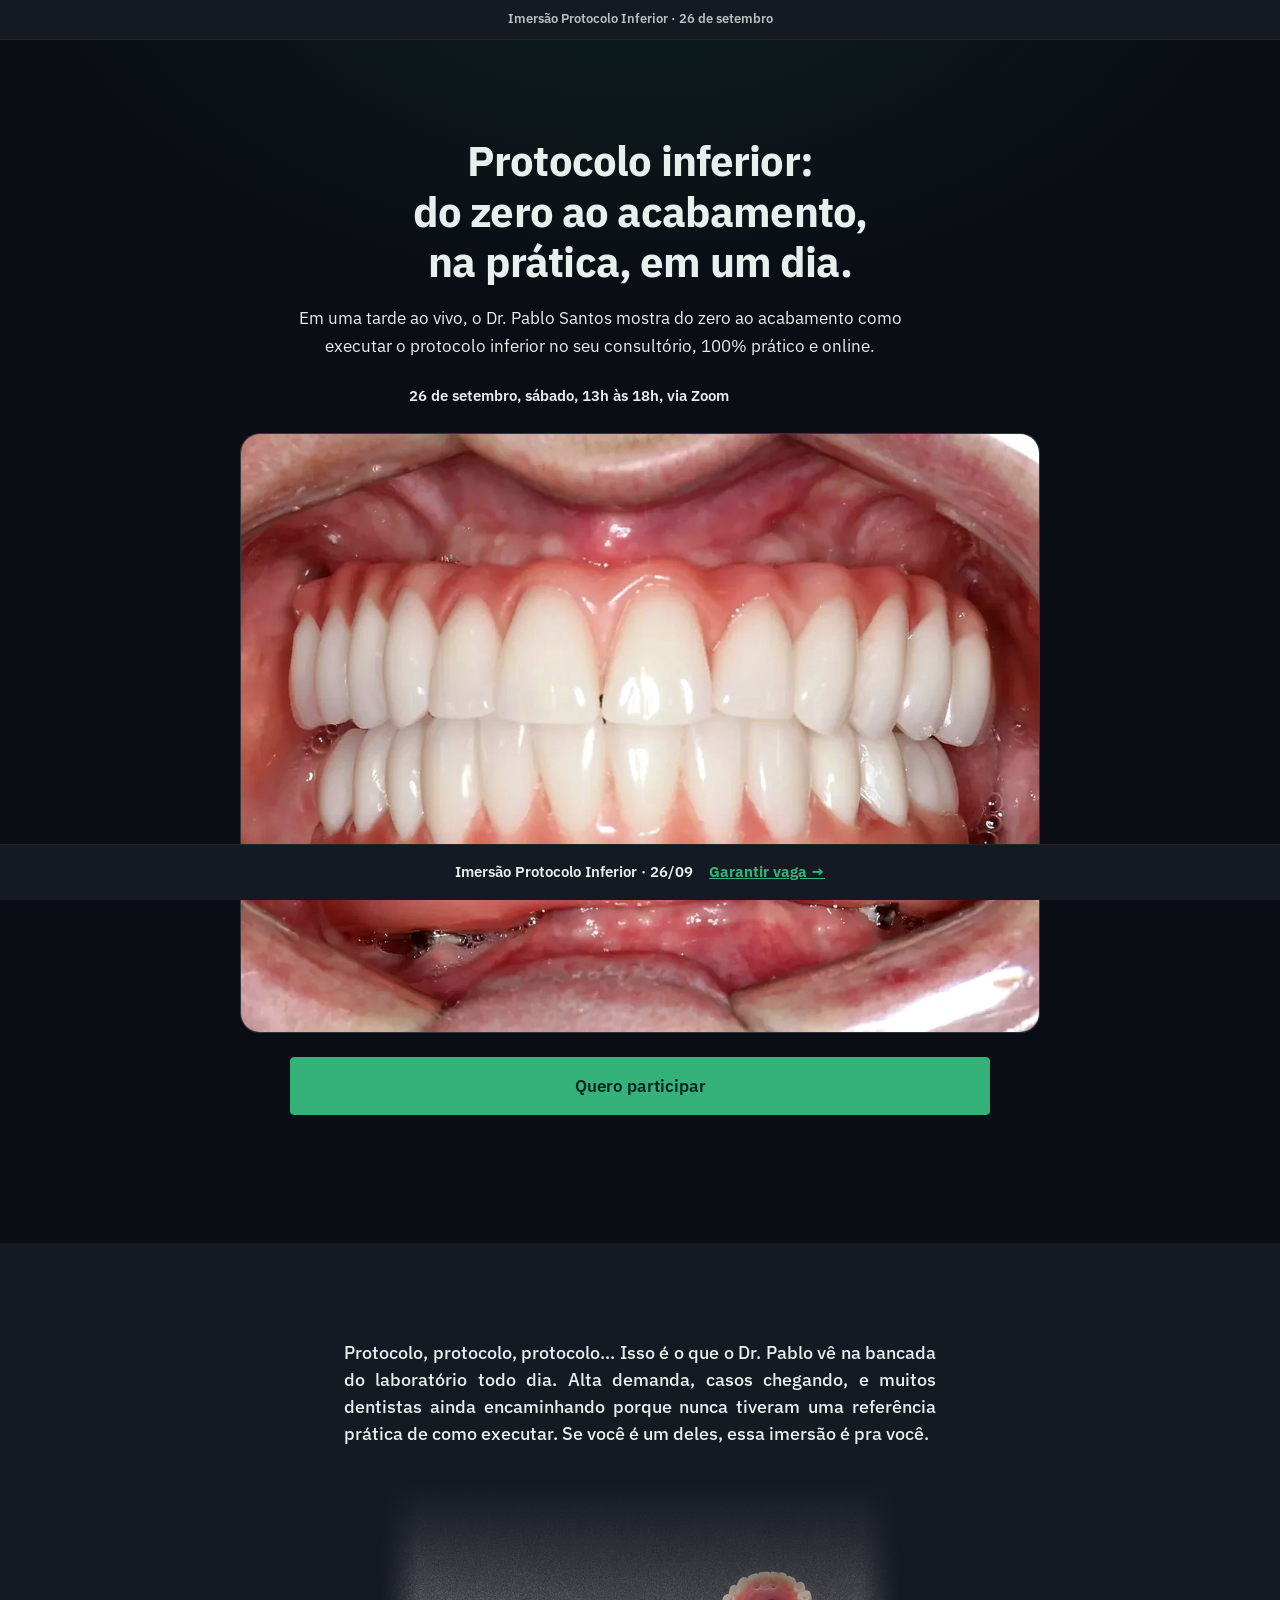
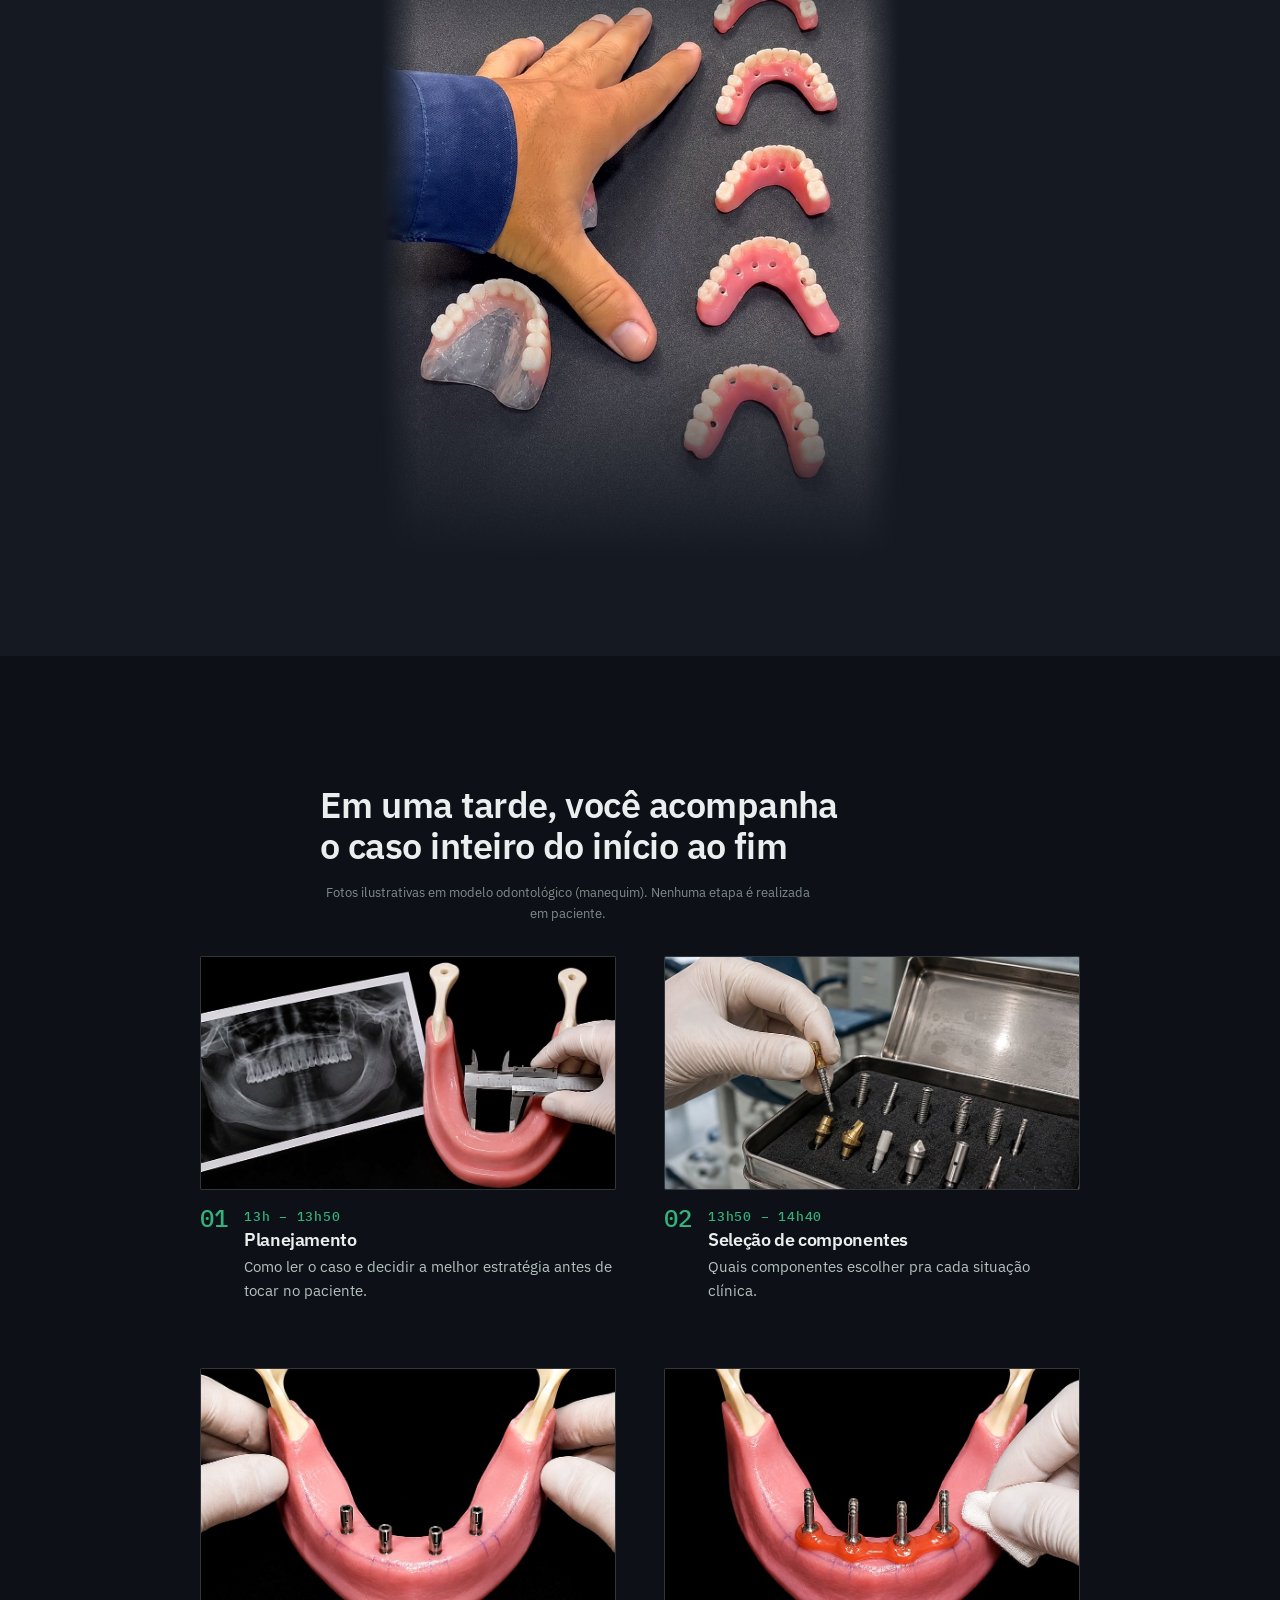
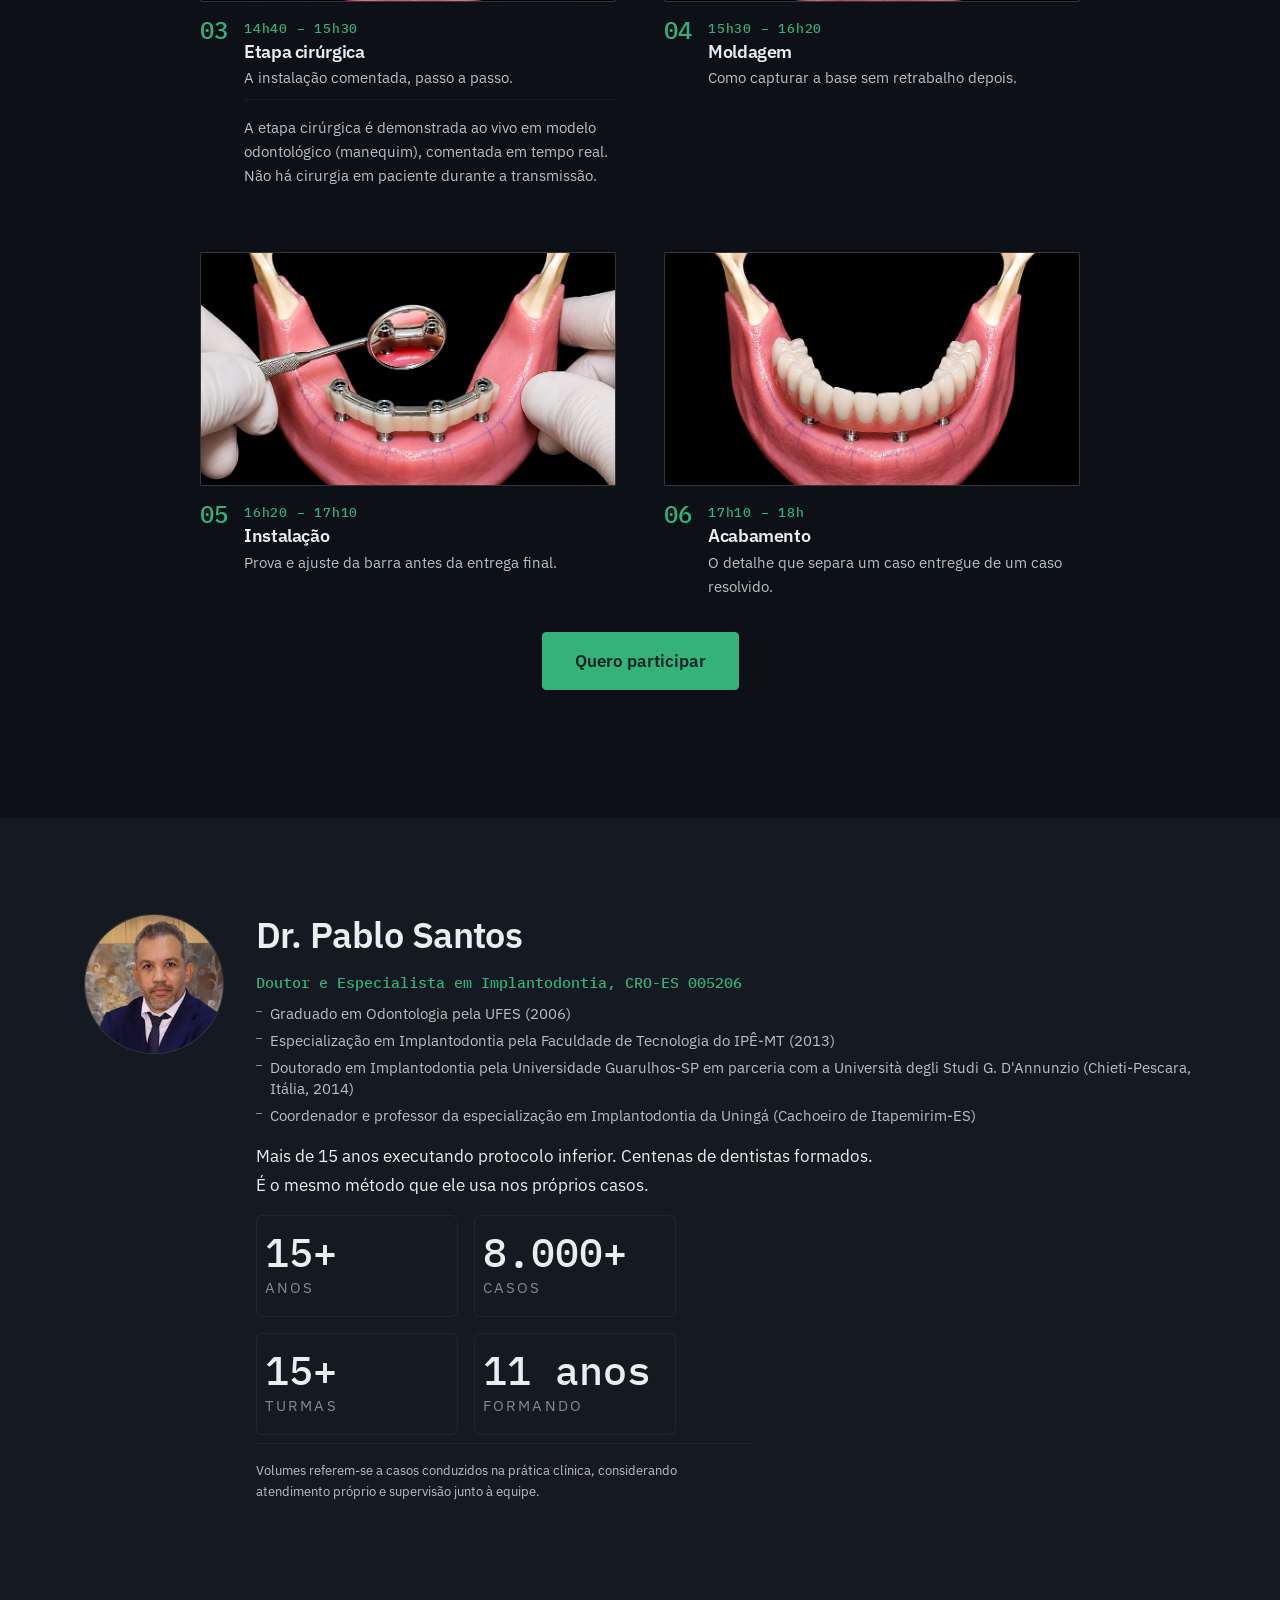
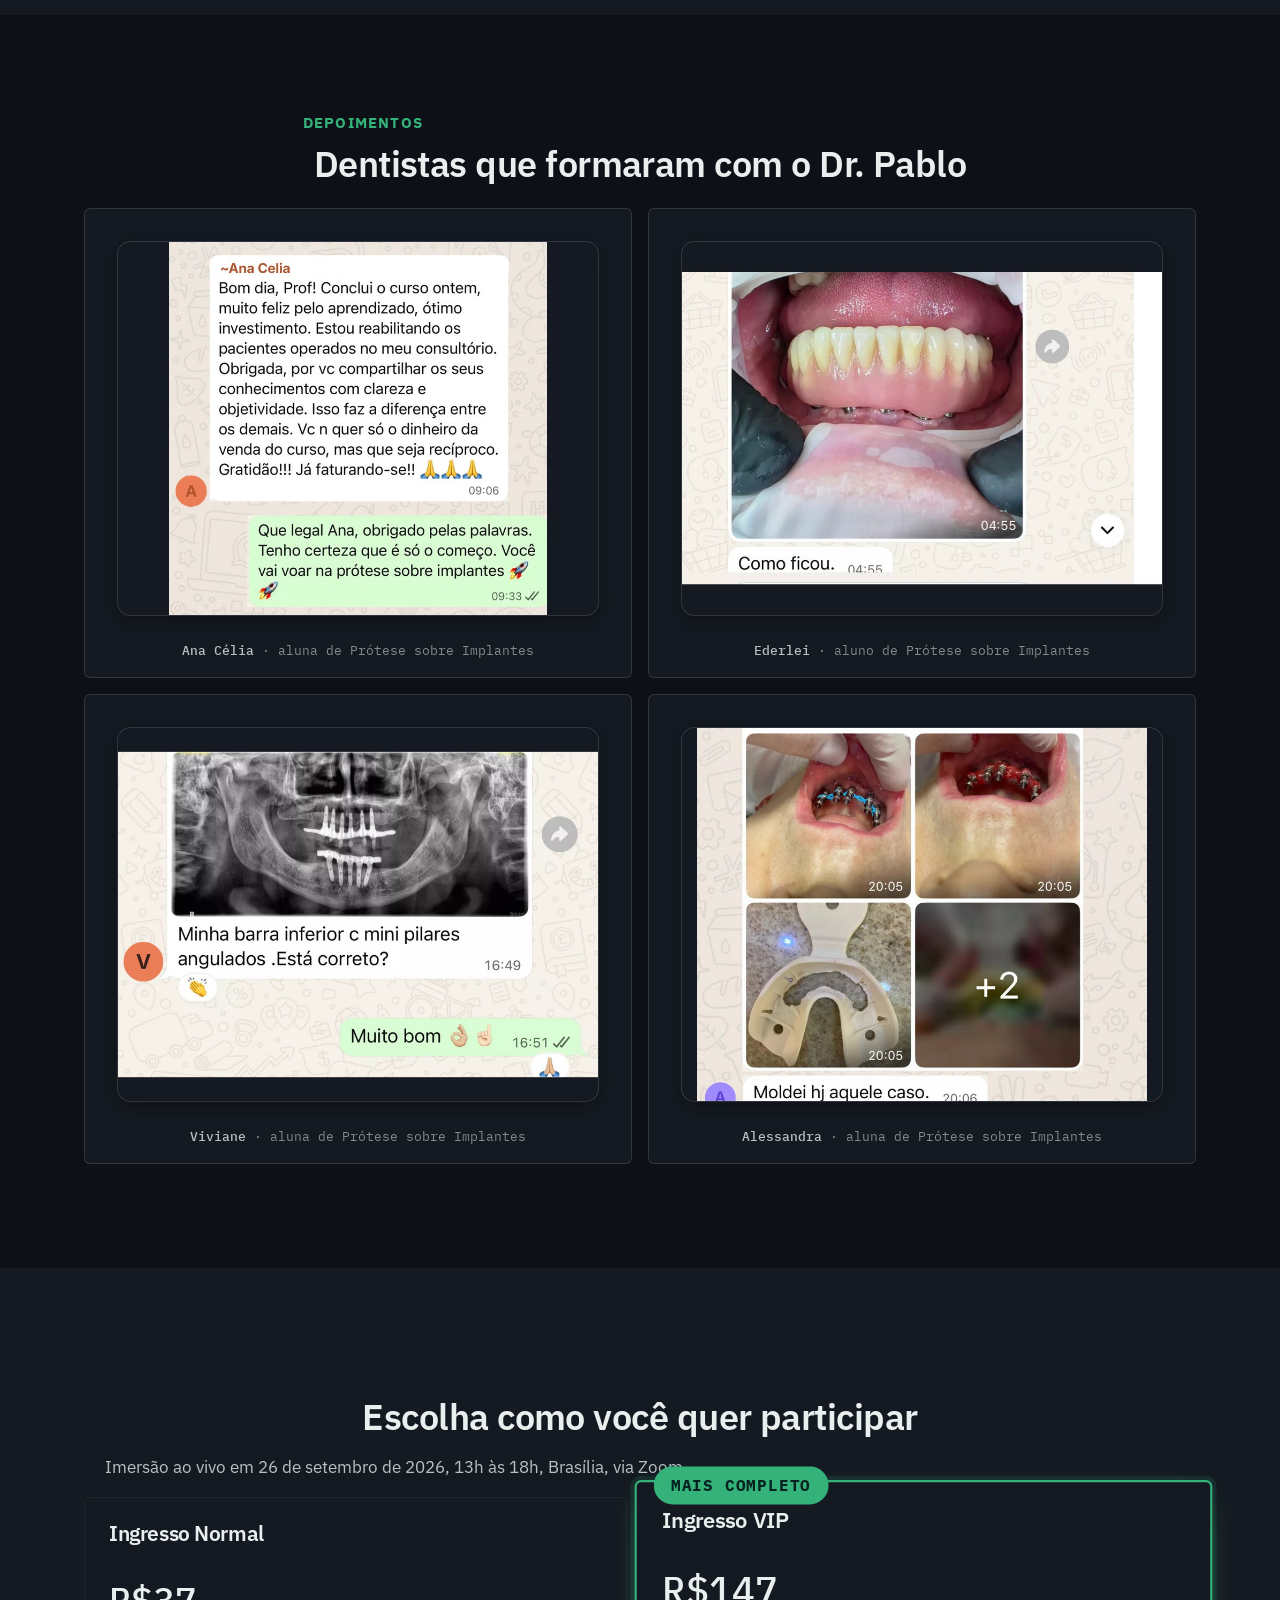
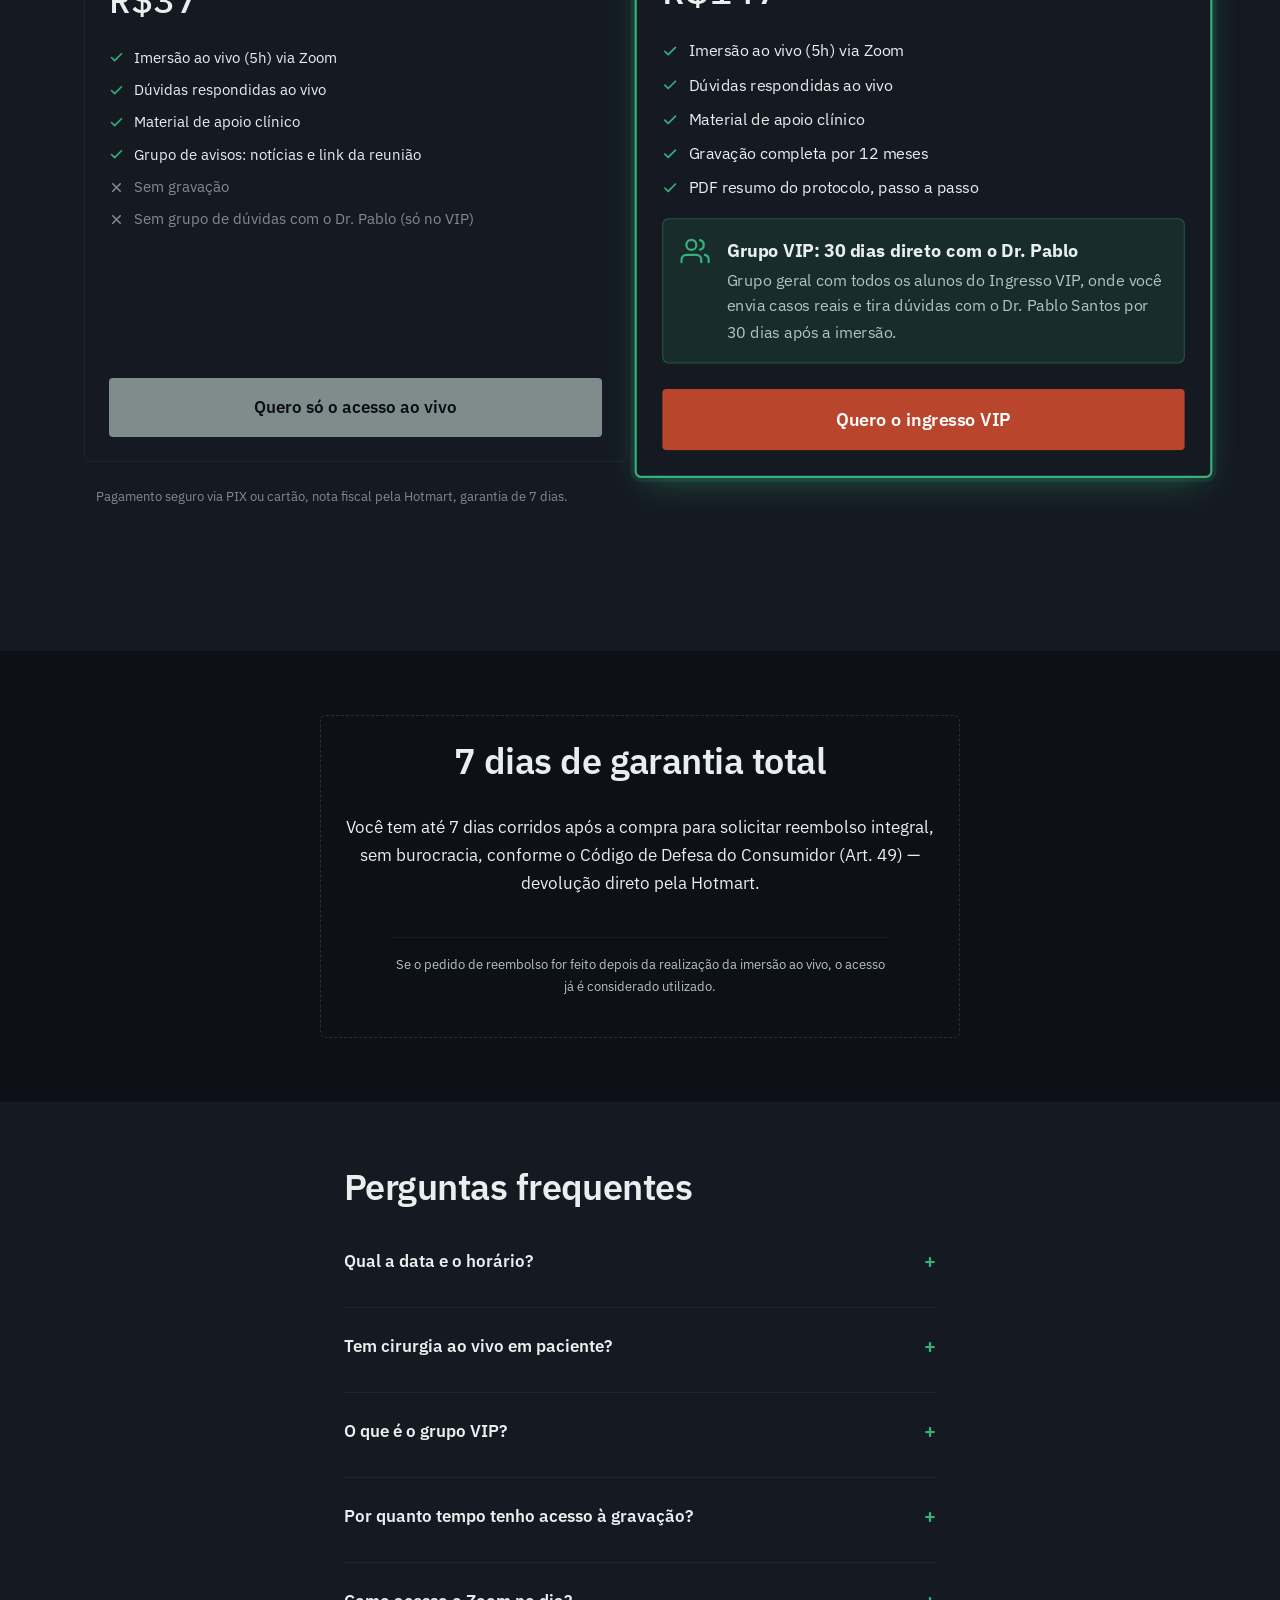
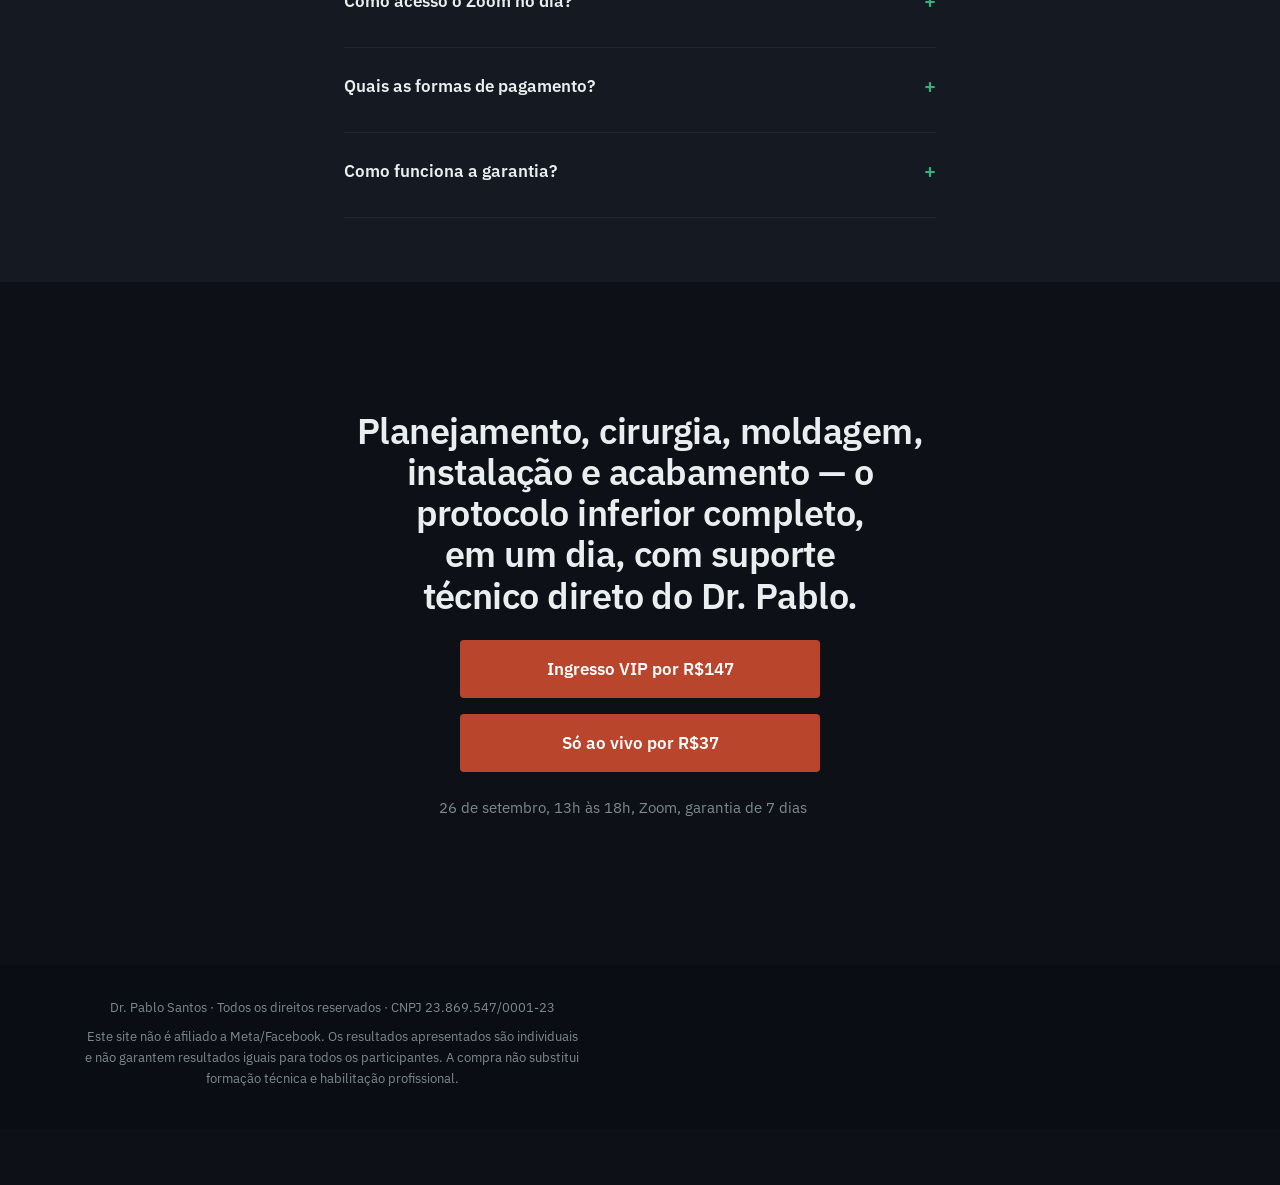
==== index.html @ 2e67cc7b "Corrige possível corte de texto no celular (font-boosting mobile) Em navegadores mobile reais (Safar" ====
<!DOCTYPE html>
<html lang="pt-BR">
<head>
<meta charset="UTF-8">
<meta name="viewport" content="width=device-width, initial-scale=1">
<title>Imersão Protocolo Inferior · Dr. Pablo Santos</title>
<meta name="description" content="Em uma tarde ao vivo, o Dr. Pablo Santos mostra do zero ao acabamento como executar o protocolo inferior no seu consultório, 100% prático e online.">
<meta name="robots" content="index, follow">
<link rel="canonical" href="https://imersaoemprotocoloinferior.vercel.app/">
<meta property="og:title" content="Imersão Protocolo Inferior · Dr. Pablo Santos">
<meta property="og:description" content="Protocolo inferior: do zero ao acabamento, na prática, em um dia.">
<meta property="og:type" content="website">
<meta property="og:url" content="https://imersaoemprotocoloinferior.vercel.app/">
<meta property="og:image" content="https://imersaoemprotocoloinferior.vercel.app/og-image.jpg">
<meta property="og:image:width" content="1200">
<meta property="og:image:height" content="630">
<meta name="theme-color" content="#101416">
<link rel="icon" type="image/svg+xml" href="/favicon.svg">

<link rel="preconnect" href="https://fonts.googleapis.com">
<link rel="preconnect" href="https://fonts.gstatic.com" crossorigin>
<!-- DESIGN-SPEC.md secção 3: família única (IBM Plex Sans) + IBM Plex Mono
     para dados/rótulos numéricos, mesma superfamília, mesma métrica. -->
<link rel="preload" as="style" href="https://fonts.googleapis.com/css2?family=IBM+Plex+Sans:wght@400;500;600;700&family=IBM+Plex+Mono:wght@500&display=swap">
<link rel="stylesheet" href="https://fonts.googleapis.com/css2?family=IBM+Plex+Sans:wght@400;500;600;700&family=IBM+Plex+Mono:wght@500&display=swap" media="print" onload="this.media='all'">
<noscript><link rel="stylesheet" href="https://fonts.googleapis.com/css2?family=IBM+Plex+Sans:wght@400;500;600;700&family=IBM+Plex+Mono:wght@500&display=swap"></noscript>

<style>
:root{
  /* DESIGN-SPEC.md seção 2 — paleta com contraste calculado via luminância
     relativa WCAG, não estimado a olho. Ver a tabela de contrastes no
     próprio documento. Nomes antigos (--grafite, --texto, --petroleo...)
     seguem como alias abaixo só para não obrigar a tocar toda regra que já
     os referencia — o valor real vem sempre do token novo. */
  /* Refino "ink" — grafite frio e fosco, nunca preto puro (#000), e verde
     puxado pra esmeralda cirúrgico em vez de teal genérico. */
  --grafite-900:#0A0D14;  /* rodapé, base do gradiente */
  --grafite-800:#0D1017;  /* fundo principal */
  --grafite-700:#151A22;  /* superfície: cartão, bloco elevado, barra utilitária */
  --grafite-600:#1E2530;  /* superfície em hover, borda de campo */

  --texto-100:#E9EFEE;  /* títulos */
  --texto-300:#B6C2C1;  /* texto corrido */
  --texto-500:#7E8C8B;  /* legenda, disclaimer, rótulo secundário */

  --verde:#34B27A;         /* numeração, ícone, link, rótulo de seção — esmeralda cirúrgico, não neon */
  --verde-dim:rgba(52,178,122,0.12);  /* tingimento derivado do --verde, para fundo sutil */
  --verde-foco:#4DD0A6;    /* anel de foco do teclado — nunca outline:none sem isto */
  --terracota:#B8452C;     /* EXCLUSIVO do fundo de botão de compra — nunca cor de texto */
  --terracota-hi:#C94E33;  /* hover do botão de compra */

  --border:rgba(255,255,255,.05);       /* quase invisível, de propósito */
  --border-strong:rgba(255,255,255,.12);

  /* aliases legados — mesmo valor dos tokens novos acima */
  --grafite: var(--grafite-800);
  --superficie: var(--grafite-700);
  --superficie-2: var(--grafite-700);
  --texto: var(--texto-100);
  --texto-dim: var(--texto-300);
  --texto-faint: var(--texto-500);
  --petroleo: var(--verde);
  --petroleo-dim: var(--verde-dim);
  --foco: var(--verde-foco);
  --terracota-dark: var(--terracota-hi);

  /* DESIGN-SPEC.md seção 3 — uma família só (IBM Plex Sans), Plex Mono só
     para dado/rótulo numérico (preço, contador, CRO, numeração das etapas). */
  --font-sans:'IBM Plex Sans', -apple-system, BlinkMacSystemFont, sans-serif;
  --font-mono:'IBM Plex Mono', ui-monospace, 'SFMono-Regular', Menlo, monospace;
  --font-display: var(--font-sans);
  --font-body: var(--font-sans);

  /* Escala fluida — h1 a h3 e corpo crescem com o viewport; apoio e micro
     ficam fixos (são rótulo/legenda, não precisam variar). Pisos que não se
     negociam: corpo 16px, apoio 15px, disclaimer/micro 13px. */
  --t-display: clamp(2.0rem, 1.30rem + 2.9vw, 3.5rem);   /* h1 */
  --t-h2:      clamp(1.5rem, 1.20rem + 1.3vw, 2.25rem);
  --t-h3:      clamp(1.1rem, 1.02rem + 0.35vw, 1.3rem);
  --t-corpo:   clamp(1.0rem, 0.97rem + 0.15vw, 1.0938rem);  /* 16 a 17.5px */
  --t-apoio:   0.9375rem;  /* 15px */
  --t-micro:   0.8125rem;  /* 13px, piso absoluto */

  --text-disclaimer: var(--t-micro);
  --text-sm: var(--t-apoio);
  --text-base: var(--t-corpo);
  --text-lg: 1.125rem;
  --text-xl: 1.25rem;
  --text-2xl: 1.5rem;
  --text-3xl: 1.875rem;
  --text-4xl: 2.25rem;
  --leading-tight: 1.2;
  --leading-normal: 1.62;
  --tracking-wide: 0.08em;

  /* DESIGN-SPEC.md seção 4 — espaço em base 4px; a escala em uso já batia
     com os incrementos aprovados (4, 8, 12, 16, 24, 32, 48, 64, 96, 128). */
  --space-1: 0.5rem; --space-2: 1rem; --space-3: 1.5rem; --space-4: 2rem;
  --space-6: 3rem; --space-8: 4rem; --space-12: 6rem;

  /* Raio — canto quase reto, de propósito (seção 4). */
  --r-btn: 4px;
  --r-card: 6px;
  --r-img: 2px;
  --topbar-h:40px;
  --bottombar-h:56px;

  /* Ritmo vertical por peso de seção (tabela da seção 4): mobile abaixo,
     bump pra desktop dentro do @media (min-width:900px) mais adiante. */
  --py-sm: 3rem;   /* 48px — peso baixo: garantia, divisores */
  --py-md: 4rem;   /* 64px — peso médio: padrão */
  --py-lg: 6rem;   /* 96px — peso alto: etapas, ofertas */

  /* Movimento (seção 4) — uma curva pra hover/foco, outra pra entrada de seção. */
  --mov: 300ms cubic-bezier(.4,0,.2,1);
  --mov-entrada: 320ms cubic-bezier(.2,.6,.3,1);
}
*,*::before,*::after{box-sizing:border-box}
html{
  scroll-behavior:smooth;
  -webkit-text-size-adjust:100%;text-size-adjust:100%;
  overflow-x:hidden;max-width:100%;
}
@media (prefers-reduced-motion: reduce){ html{scroll-behavior:auto} }
body{
  position:relative;
  margin:0;
  background:var(--grafite);
  color:var(--texto);
  font-family:var(--font-body);
  font-size:var(--text-base);
  line-height:var(--leading-normal);
  padding-top:var(--topbar-h);
  padding-bottom:calc(var(--bottombar-h) + env(safe-area-inset-bottom)); /* Tarefa 18: barra fixa em toda largura */
  -webkit-font-smoothing:antialiased;
  overflow-x:hidden;max-width:100%;
}
body::before{
  content:'';
  position:fixed;
  inset:0;
  background-image:
    radial-gradient(ellipse 60% 40% at 15% 0%, rgba(52,178,122,0.05) 0%, transparent 60%),
    url("data:image/svg+xml,%3Csvg viewBox='0 0 256 256' xmlns='http://www.w3.org/2000/svg'%3E%3Cfilter id='noise'%3E%3CfeTurbulence type='fractalNoise' baseFrequency='0.9' numOctaves='4' stitchTiles='stitch'/%3E%3C/filter%3E%3Crect width='100%25' height='100%25' filter='url(%23noise)' opacity='0.02'/%3E%3C/svg%3E");
  pointer-events:none;
  z-index:0;
}
h1,h2,h3{font-family:var(--font-display);font-weight:600;line-height:var(--leading-tight);letter-spacing:-0.02em;margin:0 0 var(--space-2);color:var(--texto)}
h1{font-size:var(--t-display);font-weight:700;line-height:1.2;letter-spacing:-0.02em;text-wrap:balance}
h2{font-size:var(--t-h2);line-height:1.15;letter-spacing:-0.015em;text-wrap:balance}
h3{font-size:var(--t-h3)}
p{margin:0 0 var(--space-2);max-width:62ch}
a{color:inherit}
img{max-width:100%;display:block}
.container{max-width:1160px;margin:0 auto;padding:0 var(--space-3)}
.container--narrow{max-width:640px}
.eyebrow{color:var(--petroleo);font-weight:700;font-size:var(--text-sm);letter-spacing:var(--tracking-wide);text-transform:uppercase;margin:0 0 var(--space-1)}
.text-center{text-align:center}
.icon{width:1em;height:1em;display:inline-block;vertical-align:-0.15em;flex-shrink:0}
.note{color:var(--texto-dim);font-size:var(--text-disclaimer);border-top:1px solid var(--border);padding-top:var(--space-2);margin-top:var(--space-1)}

/* Seções — três alturas deliberadas, nunca padding solto (Tarefa 19) */
section{padding:var(--py-md) 0}
.section--sm{padding:var(--py-sm) 0}
.section--lg{padding:var(--py-lg) 0}
.section-alt{background:var(--superficie)}

/* fade-in on scroll — visível por padrão, JS só adiciona o esconder (Onda 0, Tarefa 5 — preservado) */
.fade-in{opacity:1;transform:none}
.js-fade .fade-in{opacity:0;transform:translateY(16px);transition:opacity var(--mov-entrada), transform var(--mov-entrada)}
.js-fade .fade-in.is-visible{opacity:1;transform:none}
@media (prefers-reduced-motion: reduce){ .js-fade .fade-in{opacity:1;transform:none;transition:none} }

/* Foco de teclado — regra única cobrindo todo elemento interativo da página
   (links, botões, resumo do FAQ, e qualquer campo que entrar no futuro).
   Nunca outline:none sem isto substituindo. */
a:focus-visible,
button:focus-visible,
summary:focus-visible,
input:focus-visible,
textarea:focus-visible,
select:focus-visible,
[tabindex]:focus-visible{
  outline:2px solid var(--foco);
  outline-offset:3px;
  border-radius:2px;
}

/* Botões — terracota é EXCLUSIVO de botão de compra (.btn--buy). Navegação usa contorno. */
.btn{
  display:inline-flex;align-items:center;justify-content:center;gap:var(--space-1);
  min-height:52px;padding:14px var(--space-4);border-radius:var(--r-btn);
  font-family:var(--font-body);font-weight:600;font-size:var(--text-base);
  text-decoration:none;cursor:pointer;border:1.5px solid transparent;
  transition:background var(--mov), border-color var(--mov), color var(--mov);
}
.btn:active{transform:translateY(1px)}
.btn--nav{background:var(--petroleo);border-color:var(--petroleo);color:#052421}
.btn--nav:hover{filter:brightness(1.08)}
/* Botão de compra — EXCLUSIVO onde terracota aparece. Rótulo sempre branco
   puro (não texto-100): a margem de contraste de texto-100 sobre terracota
   é estreita demais pra arriscar numa variação de renderização de fonte no
   único texto da página que precisa ser lido por alguém prestes a pagar. */
.btn--buy{background:var(--terracota);color:#FFFFFF;font-weight:600}
.btn--buy:hover{background:var(--terracota-hi)}
.btn--normal{background:var(--texto-500);color:var(--grafite-900)}
.btn--normal:hover{filter:brightness(1.1)}
.btn--block{width:100%}

/* Sticky top bar */
.topbar{
  position:fixed;top:0;left:0;right:0;z-index:100;
  min-height:var(--topbar-h);
  background:var(--superficie-2);color:var(--texto-300);
  display:flex;align-items:center;justify-content:center;
  font-weight:600;font-size:var(--text-disclaimer);line-height:1.25;text-align:center;
  padding:var(--space-1) var(--space-2);
  border-bottom:1px solid var(--border);
  transition:background var(--mov);
}
.topbar__today{display:none;font-family:var(--font-mono);letter-spacing:0.02em}
.topbar.is-today{background:var(--terracota);color:#fff;border-color:var(--terracota-hi)}
.topbar.is-today .topbar__default{display:none}
.topbar.is-today .topbar__today{display:inline}

/* Countdown — componente reutilizável (Tarefa 14). Calculado a partir da
   data real do evento via JS; nunca reinicia por visita. */
.countdown{display:flex;justify-content:center;gap:var(--space-2)}
.countdown__unit{
  display:flex;flex-direction:column;align-items:center;min-width:44px;
  background:rgba(52,178,122,0.06);border:1px solid var(--border);border-radius:var(--r-card);
  padding:6px var(--space-1);
}
.countdown__value{font-family:var(--font-mono);font-weight:500;font-size:var(--text-xl);font-variant-numeric:tabular-nums;color:var(--petroleo);line-height:1}
.countdown__label{font-size:var(--text-disclaimer);letter-spacing:0.08em;text-transform:uppercase;color:var(--texto-faint);margin-top:2px}
.countdown--compact .countdown__unit{min-width:36px;padding:4px 6px}
.countdown--compact .countdown__value{font-size:var(--text-lg)}
.countdown--ofertas{margin-bottom:var(--space-4)}

/* Hero — peso alto (seção 6.2). Ordem mobile: título, promessa, bloco de
   dados (data/hora/plataforma + contador), foto, botão, faixa de preço —
   a foto entra depois do botão em largura estreita não empurra o CTA pra
   fora da primeira tela. Desktop: grid 7/5, foto na coluna 2 alinhada
   pelo topo, resto empilhado na coluna 1 na mesma ordem do DOM. */
.hero{background:radial-gradient(ellipse 70% 45% at 50% -10%, var(--petroleo-dim) 0%, transparent 70%), var(--grafite-900);padding:var(--py-lg) 0;position:relative}
.hero__media{
  display:block;width:100%;height:auto;aspect-ratio:4/3;object-fit:cover;
  background:var(--superficie);border:1px solid var(--border-strong);border-radius:20px;
  margin:var(--space-3) 0;
}
.hero__data-strip{
  color:var(--texto);font-size:var(--text-sm);font-weight:600;margin:var(--space-3) 0 0;
}
.hero__data-strip strong{color:var(--petroleo);font-weight:800}
.hero__countdown-wrap{margin:var(--space-2) 0 0}
.hero__countdown-label{font-size:var(--text-sm);color:var(--texto-faint);text-transform:uppercase;letter-spacing:var(--tracking-wide);margin-bottom:6px}

/* Identificação do problema — seção 6.3: texto puro, sem cartão em volta.
   O contraste com as seções estruturadas ao redor é o que faz o texto
   parecer alguém falando, não mais um bloco de UI. */
.pull-quote{
  font-family:var(--font-body);font-weight:500;font-size:var(--text-lg);
  color:var(--texto);line-height:1.5;text-align:justify;text-align-last:left;
  margin:0;
}
.demand-photo{
  display:block;width:100%;max-width:380px;height:auto;margin:var(--space-4) auto 0;
  border-radius:var(--r-img);
}
@media (min-width:640px){
  .demand-photo{max-width:520px}
}

/* Etapas — seção 6.4, o coração da página. No desktop vira grade 2 colunas
   (foto em cima, legenda embaixo, dois cards por linha) em vez de lista de
   linhas alternadas. Número em Plex Mono alinhado ao topo do título, não
   empilhado acima dele. */
.steps{display:flex;flex-direction:column;gap:var(--space-6);margin-top:var(--space-4)}
.step{display:flex;flex-direction:column;gap:var(--space-2)}
.step__media{
  display:block;width:100%;height:auto;aspect-ratio:4/3;object-fit:cover;
  background:var(--superficie);border:1px solid var(--border-strong);border-radius:var(--r-img);
}
.steps-disclaimer{color:var(--texto-faint);font-size:var(--t-micro);text-align:center;margin:var(--space-1) 0 0}
.step__text{display:flex;gap:var(--space-2);align-items:flex-start}
.step__num{flex-shrink:0;font-family:var(--font-mono);color:var(--petroleo);font-size:var(--text-2xl);font-weight:500;line-height:1}
.step__body h3{font-size:var(--text-lg);margin:2px 0 4px}
.step__body p{color:var(--texto-dim);font-size:var(--text-sm);margin:0}
.step__body p.note{margin-top:var(--space-1)}
.step__time{
  display:block;font-family:var(--font-mono);font-size:var(--t-micro);font-weight:500;
  color:var(--petroleo);letter-spacing:0.06em;margin-bottom:2px;
}
.steps__cta{margin-top:var(--space-4)}

@media (min-width:800px){
  .steps{display:grid;grid-template-columns:1fr 1fr;column-gap:var(--space-6);row-gap:var(--space-6);max-width:880px;margin-left:auto;margin-right:auto}
  .step__media{aspect-ratio:16/9;height:auto}
}
@media (min-width:900px){
  .steps{row-gap:var(--space-8)}
}

/* Authority */
.authority{display:flex;flex-direction:column;align-items:center;text-align:center;gap:var(--space-2)}
.authority__photo{
  width:140px;height:140px;border-radius:50%;background:var(--superficie);border:1px solid var(--border-strong);
  object-fit:cover;flex-shrink:0;
}
.authority__credential{font-family:var(--font-mono);color:var(--petroleo);font-size:var(--text-sm);font-weight:500;margin:-4px 0 var(--space-1)}
.authority__formation{list-style:none;margin:0 0 var(--space-2);padding:0;display:flex;flex-direction:column;gap:6px;text-align:left}
.authority__formation li{position:relative;padding-left:14px;color:var(--texto-dim);font-size:var(--text-sm);line-height:1.4}
.authority__formation li::before{content:'';position:absolute;left:0;top:8px;width:6px;height:1px;background:var(--texto-faint)}
.authority__grid{display:grid;grid-template-columns:1fr 1fr;gap:var(--space-2);width:100%;max-width:420px;margin-top:var(--space-1)}
.authority__stat{background:var(--superficie);border:1px solid var(--border);border-radius:var(--r-card);padding:var(--space-2) var(--space-1)}
.authority__stat strong{display:block;color:var(--texto);font-family:var(--font-mono);font-weight:500;font-size:clamp(1.8rem,6vw,2.5rem);line-height:1}
.authority__stat span{display:block;margin-top:4px;color:var(--texto-faint);font-size:var(--text-sm);text-transform:uppercase;letter-spacing:0.14em}

/* Depoimentos — carrossel horizontal no mobile (Tarefa 17), grid no desktop */
.testimonial-grid{display:flex;gap:var(--space-2);margin-top:var(--space-3);overflow-x:auto;scroll-snap-type:x mandatory;padding-bottom:var(--space-1);-webkit-overflow-scrolling:touch}
.testimonial-grid::-webkit-scrollbar{height:6px}
.testimonial-card{
  flex:0 0 80%;scroll-snap-align:center;min-height:170px;
  background:var(--superficie);border:1px solid var(--border-strong);border-radius:var(--r-card);
  display:flex;flex-direction:column;align-items:center;justify-content:center;text-align:center;
  color:var(--texto-faint);font-size:var(--text-sm);padding:var(--space-2);
}
.testimonial-card img{max-width:100%;max-height:100%;width:auto;height:auto;object-fit:contain;border-radius:var(--r-img)}
.testimonial-caption{
  margin:var(--space-1) 0 0;font-family:var(--font-mono);font-size:var(--t-micro);
  color:var(--texto-dim);font-weight:500;
}
.testimonial-caption span{color:var(--texto-faint);font-weight:400}
.testimonial-dots{display:flex;justify-content:center;gap:8px;margin-top:var(--space-2)}
.testimonial-dots__dot{width:6px;height:6px;border-radius:50%;background:var(--border-strong)}
.testimonial-dots__dot.is-active{background:var(--petroleo)}
@media (min-width:640px){
  .testimonial-grid{display:grid;grid-template-columns:1fr 1fr;overflow:visible;scroll-snap-type:none}
  .testimonial-card{flex:auto;min-height:0}
  .testimonial-dots{display:none}
}

/* Ofertas */
.pricing-sub{color:var(--texto-dim);text-align:center;margin-bottom:var(--space-2)}
.pricing-grid{display:flex;flex-direction:column;gap:var(--space-3);max-width:420px;margin:0 auto}
/* seção 6.7: VIP recebe borda verde + fundo grafite-700; Normal fica
   transparente com borda discreta — a diferença de tratamento é o
   argumento, não precisa de mais nada pra sinalizar qual é o destaque. */
.pricing-card{background:transparent;border:1px solid var(--border);border-radius:var(--r-card);padding:var(--space-3);position:relative}
.pricing-card--vip{
  border:2px solid var(--petroleo);
  background:var(--superficie);
  box-shadow:0 0 0 4px var(--petroleo-dim), 0 12px 32px -12px rgba(52,178,122,0.45);
}
.pricing-card__badge{
  position:absolute;top:-15px;left:var(--space-2);background:var(--petroleo);color:#052421;
  font-family:var(--font-mono);font-size:var(--text-sm);font-weight:700;letter-spacing:0.08em;text-transform:uppercase;
  padding:6px 16px;border-radius:20px;
}
.pricing-card__price{font-family:var(--font-mono);font-size:var(--text-4xl);font-weight:500;margin:var(--space-1) 0 var(--space-2);color:var(--texto)}
.pricing-card ul{list-style:none;margin:0 0 var(--space-2);padding:0;display:flex;flex-direction:column;gap:var(--space-1)}
.pricing-card li{font-size:var(--text-sm);display:flex;align-items:center;gap:10px;color:var(--texto)}
.pricing-card li.no{color:var(--texto-faint)}
.pricing-card li .icon{color:var(--petroleo)}
.pricing-card li.no .icon{color:var(--texto-faint)}

/* Grupo VIP — bloco próprio, não é mais um bullet igual aos outros (Tarefa 16) */
.vip-callout{
  display:flex;gap:var(--space-2);align-items:flex-start;
  background:var(--petroleo-dim);border:1px solid rgba(52,178,122,0.35);border-radius:var(--r-card);
  padding:var(--space-2);margin:0 0 var(--space-3);
}
.vip-callout__icon{width:28px;height:28px;flex-shrink:0;color:var(--petroleo)}
.vip-callout h4{font-family:var(--font-display);font-size:var(--text-base);font-weight:700;margin:0 0 2px;color:var(--texto)}
.vip-callout p{font-size:var(--text-sm);color:var(--texto-dim);margin:0}

.pricing-note{color:var(--texto-faint);font-size:var(--text-disclaimer);text-align:center;margin-top:var(--space-3)}

/* Garantia — seção 6.8: bloco discreto, borda tracejada, sem ícone de
   escudo, sem selo. Selo desenhado é ornamento de página de venda dos
   anos 2010 e reduz credibilidade em público técnico. */
.guarantee{
  display:flex;flex-direction:column;align-items:center;text-align:center;gap:var(--space-2);
  border:1px dashed var(--border-strong);border-radius:var(--r-card);padding:var(--space-3);
}

/* FAQ */
.faq-item{border-bottom:1px solid var(--border);padding:var(--space-2) 0}
.faq-item summary{
  cursor:pointer;font-weight:600;font-size:var(--text-base);list-style:none;
  display:flex;justify-content:space-between;align-items:center;gap:var(--space-2);
  min-height:44px;margin-bottom:var(--space-1);color:var(--texto);
}
.faq-item summary::-webkit-details-marker{display:none}
.faq-item summary::after{content:"+";color:var(--petroleo);font-size:var(--text-xl);flex-shrink:0;transition:transform var(--mov)}
.faq-item[open] summary::after{transform:rotate(45deg)}
.faq-item .faq-content{display:grid;grid-template-rows:0fr;overflow:hidden;transition:grid-template-rows 0.4s ease, opacity 0.3s ease;opacity:0}
.faq-item[open] .faq-content{grid-template-rows:1fr;opacity:1}
.faq-item .faq-content > p{min-height:0;overflow:hidden;color:var(--texto-dim);margin:0;padding:0;font-size:var(--text-base)}

/* CTA final */
.cta-final{text-align:center}
.cta-final__buttons{display:flex;flex-direction:column;gap:var(--space-2);max-width:360px;margin:var(--space-3) auto}
.cta-final__event{color:var(--texto-faint);font-size:var(--text-sm);margin-top:var(--space-2)}

/* Footer */
footer{padding:var(--space-4) 0;text-align:center;background:var(--grafite-900)}
footer p{color:var(--texto-faint);font-size:var(--text-disclaimer);margin:0 0 var(--space-1)}

/* Barra fixa inferior — seção 6.11. Some com JS enquanto o hero está na
   tela e enquanto a seção de oferta está em cena (os cartões de preço já
   fazem esse trabalho lá); sem JS ela fica sempre visível, mesmo
   comportamento defensivo do fade-in. */
.bottombar{
  position:fixed;bottom:0;left:0;right:0;z-index:100;
  background:var(--superficie-2);color:var(--texto);
  display:flex;align-items:center;justify-content:center;flex-wrap:wrap;
  min-height:var(--bottombar-h);font-weight:600;font-size:var(--text-sm);
  text-decoration:none;gap:var(--space-2);
  padding:var(--space-1) var(--space-2) calc(var(--space-1) + env(safe-area-inset-bottom));
  text-align:center;border-top:1px solid var(--border);
  transition:transform var(--mov);
}
.bottombar.is-hidden{transform:translateY(100%)}
.bottombar__cta{color:var(--petroleo);font-weight:700;text-decoration:underline}

#ofertas,#dr-pablo,#faq{scroll-margin-top:calc(var(--topbar-h) + var(--space-2))}

@media (min-width:900px){
  /* Ritmo vertical seção 4 — coluna "Desktop" da tabela de pesos. */
  :root{
    --py-sm: 4rem;   /* 64px */
    --py-md: 6rem;   /* 96px */
    --py-lg: 8rem;   /* 128px */
  }
  /* Hero sempre empilhado (texto, foto, ação), até no desktop — pedido
     explícito pra imagem ficar sempre embaixo do texto, não ao lado.
     Conteúdo centralizado numa coluna de leitura confortável em vez de
     esticar de ponta a ponta do container. */
  .hero__lead{max-width:700px;margin:0 auto;text-align:center}
  .hero__media{max-width:800px;margin:var(--space-3) auto 0}
  .hero__action{max-width:700px;margin:var(--space-3) auto 0}
  /* O clamp fluido de --t-display é calibrado pra largura total da
     viewport; numa coluna de leitura fixa (700px) isso ainda estoura em
     telas bem largas. Reduz a fonte e trava cada trecho (span) numa linha
     só pra manter exatamente as 3 linhas do mobile em qualquer largura. */
  .hero h1{font-size:clamp(1.8rem, 1.2rem + 1.8vw, 3rem)}
  .hero h1 .h1-line{white-space:nowrap}
  /* Padding editorial de 6rem/8rem (topo/base) pedido explicitamente,
     mesmo sabendo que aperta a margem do requisito "preço e data visíveis
     sem rolar" em notebook comum (~720px de altura útil) — o padding de
     baixo (var(--py-lg), 128px) não afeta a dobra, só o de cima importa
     aqui. Testado empiricamente depois de aplicar: ver nota no commit. */
  .hero{padding-top:var(--space-12)}
  .authority{flex-direction:row;text-align:left;align-items:flex-start;gap:var(--space-4)}
  .authority__credential{margin:0 0 var(--space-1)}
  .pricing-grid{flex-direction:row;max-width:none;align-items:stretch}
  .pricing-card{flex:1;display:flex;flex-direction:column}
  /* Precificação assimétrica: VIP ganha dominância visual real no
     desktop, não só cor de borda — o Normal fica esteticamente recuado.
     Ordem no HTML é Normal, VIP (ancora barato primeiro); o destaque
     visual do VIP já sinaliza que ele é a opção recomendada. */
  .pricing-card--vip{transform:scale(1.06);z-index:1}
  .pricing-card ul{flex:1}
}
</style>
<!-- Refinamentos mobile-first: ver mobile.css (não altera nada acima) -->
<link rel="stylesheet" href="mobile.css">
</head>
<body>

<!-- Meta Pixel Code -->
<script>
(function(){
  var PIXEL_ID = '1475250366739996';

  !function(f,b,e,v,n,t,s)
  {if(f.fbq)return;n=f.fbq=function(){n.callMethod?
  n.callMethod.apply(n,arguments):n.queue.push(arguments)};
  if(!f._fbq)f._fbq=n;n.push=n;n.loaded=!0;n.version='2.0';
  n.queue=[];t=b.createElement(e);t.async=!0;
  t.src=v;s=b.getElementsByTagName(e)[0];
  s.parentNode.insertBefore(t,s)}(window, document,'script',
  'https://connect.facebook.net/en_US/fbevents.js');

  fbq('init', PIXEL_ID);
  fbq('track', 'PageView');
})();
</script>
<!-- End Meta Pixel Code -->

<!-- BARRA STICKY TOPO -->
<div class="topbar">
  <span class="topbar__default">Imersão Protocolo Inferior · 26 de setembro</span>
  <span class="topbar__today" data-day-countdown-target="2026-09-26T13:00:00-03:00" hidden>
    🔴 HOJE · Começa às 13h · <span data-unit="hours">00</span>:<span data-unit="minutes">00</span>:<span data-unit="seconds">00</span>
  </span>
</div>

<!-- HERO -->
<header class="hero">
  <div class="container hero__grid">
    <div class="hero__lead">
      <h1><span class="h1-line">Protocolo inferior:</span><br><span class="h1-line">do zero ao acabamento,</span><br><span class="h1-line">na prática, em um dia.</span></h1>
      <p>Em uma tarde ao vivo, o Dr. Pablo Santos mostra do zero ao acabamento como executar o protocolo inferior no seu consultório, 100% prático e online.</p>

      <p class="hero__data-strip">26 de setembro, sábado, 13h às 18h, via Zoom</p>
      <div class="hero__countdown-wrap">
        <p class="hero__countdown-label">Faltam para a imersão ao vivo</p>
        <div class="countdown countdown--compact" data-countdown-target="2026-09-26T13:00:00-03:00" aria-live="off">
          <div class="countdown__unit"><span class="countdown__value" data-unit="days">–</span><span class="countdown__label">dias</span></div>
          <div class="countdown__unit"><span class="countdown__value" data-unit="hours">–</span><span class="countdown__label">h</span></div>
          <div class="countdown__unit"><span class="countdown__value" data-unit="minutes">–</span><span class="countdown__label">min</span></div>
          <div class="countdown__unit"><span class="countdown__value" data-unit="seconds">–</span><span class="countdown__label">s</span></div>
        </div>
      </div>
    </div>

    <img class="hero__media" src="hero-protese.jpg" alt="Prótese protocolo sobre implantes finalizada, com dentes brancos naturais sobre a gengiva" width="1100" height="825" loading="eager" fetchpriority="high" decoding="async">

    <div class="hero__action">
      <a href="#ofertas" class="btn btn--nav btn--block" data-track="cta-hero">Quero participar</a>
    </div>
  </div>
</header>

<!-- BLOCO DE PROVA DE DEMANDA — texto como pull-quote, seguido de foto real
     da bancada (barras/pilares em produção) como prova visual do volume. -->
<section class="section-alt fade-in">
  <div class="container container--narrow">
    <p class="pull-quote">Protocolo, protocolo, protocolo... Isso é o que o Dr. Pablo vê na bancada do laboratório todo dia. Alta demanda, casos chegando, e muitos dentistas ainda encaminhando porque nunca tiveram uma referência prática de como executar. Se você é um deles, essa imersão é pra você.</p>
    <img class="demand-photo" src="prova-demanda.jpg" alt="Mão comparando o tamanho de várias próteses protocolo sobre implantes prontas na bancada, mostrando o volume de casos em produção" loading="lazy" decoding="async" width="760" height="995">
  </div>
</section>

<!-- O QUE VOCÊ VAI VER AO VIVO — seis pares foto+texto (Tarefa 13) -->
<section class="section--lg fade-in" id="etapas">
  <div class="container">
    <div class="container--narrow" style="margin:0 auto var(--space-2)">
      <h2>Em uma tarde, você acompanha o caso inteiro do início ao fim</h2>
      <p class="steps-disclaimer">Fotos ilustrativas em modelo odontológico (manequim). Nenhuma etapa é realizada em paciente.</p>
    </div>
    <div class="steps">
      <div class="step">
        <img class="step__media" src="step-planejamento.jpg" alt="Régua digital medindo a largura do rebordo ósseo em modelo odontológico, ao lado de uma radiografia panorâmica" loading="lazy" decoding="async" width="900" height="675">
        <div class="step__text"><span class="step__num">01</span><div class="step__body"><span class="step__time">13h – 13h50</span><h3>Planejamento</h3><p>Como ler o caso e decidir a melhor estratégia antes de tocar no paciente.</p></div></div>
      </div>
      <div class="step">
        <img class="step__media" src="step-selecao.jpg" alt="Mão segurando um componente protético ao lado de uma bandeja com pilares e parafusos de implante" loading="lazy" decoding="async" width="900" height="675">
        <div class="step__text"><span class="step__num">02</span><div class="step__body"><span class="step__time">13h50 – 14h40</span><h3>Seleção de componentes</h3><p>Quais componentes escolher pra cada situação clínica.</p></div></div>
      </div>
      <div class="step">
        <img class="step__media" src="step-cirurgica.jpg" alt="Modelo odontológico (manequim) com quatro análogos de implante instalados no rebordo inferior" loading="lazy" decoding="async" width="900" height="675">
        <div class="step__text"><span class="step__num">03</span><div class="step__body"><span class="step__time">14h40 – 15h30</span><h3>Etapa cirúrgica</h3><p>A instalação comentada, passo a passo.</p><p class="note">A etapa cirúrgica é demonstrada ao vivo em modelo odontológico (manequim), comentada em tempo real. Não há cirurgia em paciente durante a transmissão.</p></div></div>
      </div>
      <div class="step">
        <img class="step__media" src="step-moldagem.jpg" alt="Pinos de transferência splintados com resina sobre o modelo odontológico, para a moldagem de precisão" loading="lazy" decoding="async" width="900" height="675">
        <div class="step__text"><span class="step__num">04</span><div class="step__body"><span class="step__time">15h30 – 16h20</span><h3>Moldagem</h3><p>Como capturar a base sem retrabalho depois.</p></div></div>
      </div>
      <div class="step">
        <img class="step__media" src="step-instalacao.jpg" alt="Barra protética sendo provada sobre os implantes do modelo odontológico, com espelho clínico ao fundo" loading="lazy" decoding="async" width="900" height="675">
        <div class="step__text"><span class="step__num">05</span><div class="step__body"><span class="step__time">16h20 – 17h10</span><h3>Instalação</h3><p>Prova e ajuste da barra antes da entrega final.</p></div></div>
      </div>
      <div class="step">
        <img class="step__media" src="step-acabamento.jpg" alt="Prótese protocolo finalizada e polida, instalada sobre os implantes do modelo odontológico" loading="lazy" decoding="async" width="900" height="675">
        <div class="step__text"><span class="step__num">06</span><div class="step__body"><span class="step__time">17h10 – 18h</span><h3>Acabamento</h3><p>O detalhe que separa um caso entregue de um caso resolvido.</p></div></div>
      </div>
    </div>
    <div class="text-center steps__cta">
      <a href="#ofertas" class="btn btn--nav" data-track="cta-steps">Quero participar</a>
    </div>
  </div>
</section>

<!-- BLOCO DO DR. PABLO -->
<section class="section-alt fade-in" id="dr-pablo">
  <div class="container">
    <div class="authority">
      <img class="authority__photo" src="dr-pablo.jpg" alt="Dr. Pablo Santos" loading="lazy" decoding="async" width="140" height="140">
      <div>
        <h2>Dr. Pablo Santos</h2>
        <p class="authority__credential">Doutor e Especialista em Implantodontia, CRO-ES 005206</p>
        <ul class="authority__formation">
          <li>Graduado em Odontologia pela UFES (2006)</li>
          <li>Especialização em Implantodontia pela Faculdade de Tecnologia do IPÊ-MT (2013)</li>
          <li>Doutorado em Implantodontia pela Universidade Guarulhos-SP em parceria com a Università degli Studi G. D'Annunzio (Chieti-Pescara, Itália, 2014)</li>
          <li>Coordenador e professor da especialização em Implantodontia da Uningá (Cachoeiro de Itapemirim-ES)</li>
        </ul>
        <p>Mais de 15 anos executando protocolo inferior. Centenas de dentistas formados. É o mesmo método que ele usa nos próprios casos.</p>
        <div class="authority__grid">
          <div class="authority__stat"><strong>15+</strong><span>anos</span></div>
          <div class="authority__stat"><strong>8.000+</strong><span>casos</span></div>
          <div class="authority__stat"><strong>15+</strong><span>turmas</span></div>
          <div class="authority__stat"><strong>11 anos</strong><span>formando</span></div>
        </div>
        <p class="note">Volumes referem-se a casos conduzidos na prática clínica, considerando atendimento próprio e supervisão junto à equipe.</p>
      </div>
    </div>
  </div>
</section>

<!-- DEPOIMENTOS -->
<section class="fade-in" id="depoimentos">
  <div class="container">
    <p class="eyebrow text-center">Depoimentos</p>
    <h2 class="text-center">Dentistas que formaram com o Dr. Pablo</h2>
    <div class="testimonial-grid" tabindex="0" role="region" aria-label="Depoimentos, role para o lado">
      <div class="testimonial-card">
        <img src="testimonial-3.jpg" alt="Print de conversa no WhatsApp: aluna agradece ao Dr. Pablo pelo curso e conta que já está reabilitando pacientes no consultório" loading="lazy" decoding="async" width="960" height="760">
        <p class="testimonial-caption">Ana Célia <span>· aluna de Prótese sobre Implantes</span></p>
      </div>
      <div class="testimonial-card">
        <img src="testimonial-1.jpg" alt="Print de conversa no WhatsApp mostrando o resultado final de uma prótese protocolo sobre implantes feita por um aluno" loading="lazy" decoding="async" width="960" height="760">
        <p class="testimonial-caption">Ederlei <span>· aluno de Prótese sobre Implantes</span></p>
      </div>
      <div class="testimonial-card">
        <img src="testimonial-2.jpg" alt="Print de conversa no WhatsApp: aluno envia radiografia de barra inferior com mini pilares angulados e o Dr. Pablo confirma que está correto" loading="lazy" decoding="async" width="960" height="760">
        <p class="testimonial-caption">Viviane <span>· aluna de Prótese sobre Implantes</span></p>
      </div>
      <div class="testimonial-card">
        <img src="testimonial-4.jpg" alt="Print de conversa no WhatsApp com fotos de um caso cirúrgico documentado por um aluno de Prótese sobre Implantes" loading="lazy" decoding="async" width="960" height="760">
        <p class="testimonial-caption">Alessandra <span>· aluna de Prótese sobre Implantes</span></p>
      </div>
    </div>
    <div class="testimonial-dots" aria-hidden="true">
      <span class="testimonial-dots__dot is-active"></span>
      <span class="testimonial-dots__dot"></span>
      <span class="testimonial-dots__dot"></span>
      <span class="testimonial-dots__dot"></span>
    </div>
  </div>
</section>

<!-- OFERTAS -->
<section class="section-alt section--lg fade-in" id="ofertas">
  <div class="container">
    <h2 class="text-center">Escolha como você quer participar</h2>
    <p class="pricing-sub">Imersão ao vivo em 26 de setembro de 2026, 13h às 18h, Brasília, via Zoom</p>
    <div class="countdown countdown--ofertas" data-countdown-target="2026-09-26T13:00:00-03:00" aria-live="off">
      <div class="countdown__unit"><span class="countdown__value" data-unit="days">–</span><span class="countdown__label">dias</span></div>
      <div class="countdown__unit"><span class="countdown__value" data-unit="hours">–</span><span class="countdown__label">h</span></div>
      <div class="countdown__unit"><span class="countdown__value" data-unit="minutes">–</span><span class="countdown__label">min</span></div>
      <div class="countdown__unit"><span class="countdown__value" data-unit="seconds">–</span><span class="countdown__label">s</span></div>
    </div>
    <div class="pricing-grid">
      <div class="pricing-card">
        <h3>Ingresso Normal</h3>
        <p class="pricing-card__price">R$37</p>
        <ul>
          <li><svg class="icon" viewBox="0 0 24 24" fill="none" stroke="currentColor" stroke-width="2.5" stroke-linecap="round" stroke-linejoin="round" aria-hidden="true"><path d="M20 6 9 17l-5-5"/></svg> Imersão ao vivo (5h) via Zoom</li>
          <li><svg class="icon" viewBox="0 0 24 24" fill="none" stroke="currentColor" stroke-width="2.5" stroke-linecap="round" stroke-linejoin="round" aria-hidden="true"><path d="M20 6 9 17l-5-5"/></svg> Dúvidas respondidas ao vivo</li>
          <li><svg class="icon" viewBox="0 0 24 24" fill="none" stroke="currentColor" stroke-width="2.5" stroke-linecap="round" stroke-linejoin="round" aria-hidden="true"><path d="M20 6 9 17l-5-5"/></svg> Material de apoio clínico</li>
          <li><svg class="icon" viewBox="0 0 24 24" fill="none" stroke="currentColor" stroke-width="2.5" stroke-linecap="round" stroke-linejoin="round" aria-hidden="true"><path d="M20 6 9 17l-5-5"/></svg> Grupo de avisos: notícias e link da reunião</li>
          <li class="no"><svg class="icon" viewBox="0 0 24 24" fill="none" stroke="currentColor" stroke-width="2.5" stroke-linecap="round" stroke-linejoin="round" aria-hidden="true"><path d="M18 6 6 18M6 6l12 12"/></svg> Sem gravação</li>
          <li class="no"><svg class="icon" viewBox="0 0 24 24" fill="none" stroke="currentColor" stroke-width="2.5" stroke-linecap="round" stroke-linejoin="round" aria-hidden="true"><path d="M18 6 6 18M6 6l12 12"/></svg> Sem grupo de dúvidas com o Dr. Pablo (só no VIP)</li>
        </ul>
        <a href="https://pay.hotmart.com/P106208774F?off=7bmd0ssa" data-checkout="normal" class="btn btn--buy btn--normal btn--block">Quero só o acesso ao vivo</a>
      </div>
      <div class="pricing-card pricing-card--vip">
        <span class="pricing-card__badge">Mais completo</span>
        <h3>Ingresso VIP</h3>
        <p class="pricing-card__price">R$147</p>
        <ul>
          <li><svg class="icon" viewBox="0 0 24 24" fill="none" stroke="currentColor" stroke-width="2.5" stroke-linecap="round" stroke-linejoin="round" aria-hidden="true"><path d="M20 6 9 17l-5-5"/></svg> Imersão ao vivo (5h) via Zoom</li>
          <li><svg class="icon" viewBox="0 0 24 24" fill="none" stroke="currentColor" stroke-width="2.5" stroke-linecap="round" stroke-linejoin="round" aria-hidden="true"><path d="M20 6 9 17l-5-5"/></svg> Dúvidas respondidas ao vivo</li>
          <li><svg class="icon" viewBox="0 0 24 24" fill="none" stroke="currentColor" stroke-width="2.5" stroke-linecap="round" stroke-linejoin="round" aria-hidden="true"><path d="M20 6 9 17l-5-5"/></svg> Material de apoio clínico</li>
          <li><svg class="icon" viewBox="0 0 24 24" fill="none" stroke="currentColor" stroke-width="2.5" stroke-linecap="round" stroke-linejoin="round" aria-hidden="true"><path d="M20 6 9 17l-5-5"/></svg> Gravação completa por 12 meses</li>
          <li><svg class="icon" viewBox="0 0 24 24" fill="none" stroke="currentColor" stroke-width="2.5" stroke-linecap="round" stroke-linejoin="round" aria-hidden="true"><path d="M20 6 9 17l-5-5"/></svg> PDF resumo do protocolo, passo a passo</li>
        </ul>
        <div class="vip-callout">
          <svg class="vip-callout__icon" viewBox="0 0 24 24" fill="none" stroke="currentColor" stroke-width="1.8" stroke-linecap="round" stroke-linejoin="round" aria-hidden="true"><path d="M17 21v-2a4 4 0 0 0-4-4H5a4 4 0 0 0-4 4v2"/><circle cx="9" cy="7" r="4"/><path d="M23 21v-2a4 4 0 0 0-3-3.87"/><path d="M16 3.13a4 4 0 0 1 0 7.75"/></svg>
          <div>
            <h4>Grupo VIP: 30 dias direto com o Dr. Pablo</h4>
            <p>Grupo geral com todos os alunos do Ingresso VIP, onde você envia casos reais e tira dúvidas com o Dr. Pablo Santos por 30 dias após a imersão.</p>
          </div>
        </div>
        <a href="https://pay.hotmart.com/T107102854C?off=6p5c5xrj" data-checkout="vip" class="btn btn--buy btn--block">Quero o ingresso VIP</a>
      </div>
    </div>
    <p class="pricing-note">Pagamento seguro via PIX ou cartão, nota fiscal pela Hotmart, garantia de 7 dias.</p>
  </div>
</section>

<!-- GARANTIA -->
<section class="section--sm fade-in">
  <div class="container container--narrow guarantee">
    <h2>7 dias de garantia total</h2>
    <p>Você tem até 7 dias corridos após a compra para solicitar reembolso integral, sem burocracia, conforme o Código de Defesa do Consumidor (Art. 49) — devolução direto pela Hotmart.</p>
    <p class="note">Se o pedido de reembolso for feito depois da realização da imersão ao vivo, o acesso já é considerado utilizado.</p>
  </div>
</section>

<!-- FAQ (nativo, sem JS) -->
<section class="section-alt section--sm fade-in" id="faq">
  <div class="container container--narrow">
    <h2>Perguntas frequentes</h2>
    <div>
      <details class="faq-item">
        <summary>Qual a data e o horário?</summary>
        <div class="faq-content"><p>Sábado, 26 de setembro de 2026, das 13h às 18h (Brasília).</p></div>
      </details>
      <details class="faq-item">
        <summary>Tem cirurgia ao vivo em paciente?</summary>
        <div class="faq-content"><p>Não. A etapa cirúrgica é demonstrada ao vivo em modelo odontológico (manequim), comentada passo a passo em tempo real.</p></div>
      </details>
      <details class="faq-item">
        <summary>O que é o grupo VIP?</summary>
        <div class="faq-content"><p>Um grupo geral com todos os alunos que compraram o Ingresso VIP, onde você pode enviar casos reais e tirar dúvidas diretamente com o Dr. Pablo Santos por 30 dias após a imersão. O link para entrar aparece na página de confirmação logo após a compra e também chega por e-mail. Quem compra o Ingresso Normal também entra num grupo, mas só para avisos e o link da reunião no dia — sem o espaço de dúvidas com o Dr. Pablo.</p></div>
      </details>
      <details class="faq-item">
        <summary>Por quanto tempo tenho acesso à gravação?</summary>
        <div class="faq-content"><p>Por 12 meses, liberada em até 48h após a transmissão, na área de membros Hotmart. Disponível apenas no Ingresso VIP.</p></div>
      </details>
      <details class="faq-item">
        <summary>Como acesso o Zoom no dia?</summary>
        <div class="faq-content"><p>O link de acesso ao Zoom é enviado por e-mail e também fica disponível na área de membros da Hotmart. O link também é compartilhado no grupo: o Grupo VIP pra quem levou o Ingresso VIP, e o grupo de avisos pra quem levou o Ingresso Normal.</p></div>
      </details>
      <details class="faq-item">
        <summary>Quais as formas de pagamento?</summary>
        <div class="faq-content"><p>PIX e cartão de crédito em checkout seguro.</p></div>
      </details>
      <details class="faq-item">
        <summary>Como funciona a garantia?</summary>
        <div class="faq-content"><p>7 dias após a compra para solicitar reembolso integral, conforme o Código de Defesa do Consumidor.</p></div>
      </details>
    </div>
  </div>
</section>

<!-- CTA FINAL -->
<section class="section--lg fade-in cta-final">
  <div class="container container--narrow">
    <h2>Planejamento, cirurgia, moldagem, instalação e acabamento — o protocolo inferior completo, em um dia, com suporte técnico direto do Dr. Pablo.</h2>
    <div class="cta-final__buttons">
      <a href="https://pay.hotmart.com/T107102854C?off=6p5c5xrj" data-checkout="vip" class="btn btn--buy btn--block">Ingresso VIP por R$147</a>
      <a href="https://pay.hotmart.com/P106208774F?off=7bmd0ssa" data-checkout="normal" class="btn btn--buy btn--block">Só ao vivo por R$37</a>
    </div>
    <p class="cta-final__event">26 de setembro, 13h às 18h, Zoom, garantia de 7 dias</p>
  </div>
</section>

<!-- RODAPÉ -->
<footer>
  <div class="container">
    <p>Dr. Pablo Santos · Todos os direitos reservados · CNPJ 23.869.547/0001-23</p>
    <p>Este site não é afiliado a Meta/Facebook. Os resultados apresentados são individuais e não garantem resultados iguais para todos os participantes. A compra não substitui formação técnica e habilitação profissional.</p>
  </div>
</footer>

<!-- BARRA STICKY INFERIOR (agora também no desktop — Tarefa 18) -->
<a href="#ofertas" class="bottombar">
  <span>Imersão Protocolo Inferior · 26/09</span>
  <span class="bottombar__cta">Garantir vaga →</span>
</a>

<script>
(function(){
  'use strict';

  // Fade-in on scroll — progressive enhancement (Onda 0, Tarefa 5 — preservado)
  var fadeEls = document.querySelectorAll('.fade-in');
  var prefersReducedMotion = window.matchMedia && window.matchMedia('(prefers-reduced-motion: reduce)').matches;
  var revealed = false;
  function revealAllFadeIns(){
    if(revealed) return;
    revealed = true;
    fadeEls.forEach(function(el){ el.classList.add('is-visible'); });
  }
  if('IntersectionObserver' in window && !prefersReducedMotion && fadeEls.length){
    document.documentElement.classList.add('js-fade');
    var fadeObserver = new IntersectionObserver(function(entries){
      entries.forEach(function(entry){
        if(entry.isIntersecting){
          entry.target.classList.add('is-visible');
          fadeObserver.unobserve(entry.target);
        }
      });
    }, { threshold: 0.1, rootMargin: '0px 0px -10% 0px' });
    fadeEls.forEach(function(el){ fadeObserver.observe(el); });
    window.addEventListener('load', function(){ setTimeout(revealAllFadeIns, 2500); });
  }

  // Contador regressivo real (DESIGN-SPEC.md seção 7) — calculado a partir
  // de 2026-09-26T13:00:00-03:00, nunca reinicia por visita. Desaparece
  // quando zera, em vez de ficar preso em 00:00:00.
  var countdowns = document.querySelectorAll('.countdown[data-countdown-target]');
  if (countdowns.length) {
    var COUNTDOWN_WINDOW_MS = 7 * 86400000; // só mostra contador na última semana
    function renderCountdowns(){
      var now = Date.now();
      countdowns.forEach(function(el){
        var target = new Date(el.dataset.countdownTarget).getTime();
        var diff = target - now;
        var wrap = el.closest('.hero__countdown-wrap') || el;

        if (diff <= 0 || diff > COUNTDOWN_WINDOW_MS) {
          wrap.style.display = 'none';
          return;
        }
        wrap.style.display = '';

        var days = Math.floor(diff / 86400000);
        var hours = Math.floor((diff % 86400000) / 3600000);
        var minutes = Math.floor((diff % 3600000) / 60000);
        var seconds = Math.floor((diff % 60000) / 1000);

        var dayEl = el.querySelector('[data-unit="days"]');
        var hourEl = el.querySelector('[data-unit="hours"]');
        var minEl = el.querySelector('[data-unit="minutes"]');
        var secEl = el.querySelector('[data-unit="seconds"]');
        if (dayEl) dayEl.textContent = days;
        if (hourEl) hourEl.textContent = String(hours).padStart(2, '0');
        if (minEl) minEl.textContent = String(minutes).padStart(2, '0');
        if (secEl) secEl.textContent = String(seconds).padStart(2, '0');
      });
    }
    renderCountdowns();
    setInterval(renderCountdowns, 1000);
  }

  // Barra "HOJE" — versão urgente do topbar, só aparece nas 24h antes do
  // início (dia do evento), com contador de horas:min:seg até começar.
  var dayEl = document.querySelector('[data-day-countdown-target]');
  if (dayEl) {
    var topbarEl = dayEl.closest('.topbar');
    var DAY_WINDOW_MS = 24 * 3600000;
    function renderDayBar(){
      var target = new Date(dayEl.dataset.dayCountdownTarget).getTime();
      var diff = target - Date.now();
      if (diff <= 0 || diff > DAY_WINDOW_MS) {
        topbarEl.classList.remove('is-today');
        return;
      }
      topbarEl.classList.add('is-today');
      var hours = Math.floor(diff / 3600000);
      var minutes = Math.floor((diff % 3600000) / 60000);
      var seconds = Math.floor((diff % 60000) / 1000);
      dayEl.querySelector('[data-unit="hours"]').textContent = String(hours).padStart(2, '0');
      dayEl.querySelector('[data-unit="minutes"]').textContent = String(minutes).padStart(2, '0');
      dayEl.querySelector('[data-unit="seconds"]').textContent = String(seconds).padStart(2, '0');
    }
    renderDayBar();
    setInterval(renderDayBar, 1000);
  }

  // ViewContent quando a seção de ofertas entra em viewport
  var ofertas = document.getElementById('ofertas');
  if(ofertas && 'IntersectionObserver' in window){
    var seen = false;
    var offerObserver = new IntersectionObserver(function(entries){
      entries.forEach(function(entry){
        if(entry.isIntersecting && !seen){
          seen = true;
          if(typeof fbq === 'function'){ fbq('track', 'ViewContent'); }
          offerObserver.disconnect();
        }
      });
    }, { threshold: 0.3 });
    offerObserver.observe(ofertas);
  }

  // Barra fixa inferior (seção 6.11) — some enquanto o hero está na tela
  // e enquanto a oferta está em cena; sem JS fica sempre visível (CSS).
  var bottombarEl = document.querySelector('.bottombar');
  var heroEl = document.querySelector('.hero');
  if (bottombarEl && heroEl && 'IntersectionObserver' in window) {
    var heroVisible = true;
    var ofertasInView = false;
    function updateBottombar(){
      bottombarEl.classList.toggle('is-hidden', heroVisible || ofertasInView);
    }
    var heroBarObserver = new IntersectionObserver(function(entries){
      heroVisible = entries[0].isIntersecting;
      updateBottombar();
    }, { threshold: 0 });
    heroBarObserver.observe(heroEl);

    if (ofertas) {
      var ofertasBarObserver = new IntersectionObserver(function(entries){
        ofertasInView = entries[0].isIntersecting;
        updateBottombar();
      }, { threshold: 0.15 });
      ofertasBarObserver.observe(ofertas);
    }
  }

  // Indicador de posição do carrossel de depoimentos (seção 6.6/10) —
  // rolagem nativa por toque, sem biblioteca; os pontos só refletem
  // qual cartão está em foco no momento.
  var testimonialGrid = document.querySelector('.testimonial-grid');
  var testimonialCards = testimonialGrid ? testimonialGrid.querySelectorAll('.testimonial-card') : [];
  var testimonialDots = document.querySelectorAll('.testimonial-dots__dot');
  if (testimonialGrid && testimonialCards.length && testimonialDots.length && 'IntersectionObserver' in window) {
    var dotObserver = new IntersectionObserver(function(entries){
      entries.forEach(function(entry){
        if (entry.isIntersecting && entry.intersectionRatio > 0.6) {
          var idx = Array.prototype.indexOf.call(testimonialCards, entry.target);
          testimonialDots.forEach(function(dot, i){ dot.classList.toggle('is-active', i === idx); });
        }
      });
    }, { root: testimonialGrid, threshold: [0.6] });
    testimonialCards.forEach(function(card){ dotObserver.observe(card); });
  }

  // Tarefa 4 (Onda 0, preservado): repassa UTMs para os links de checkout
  (function passUtmsToCheckout(){
    var TRACKED_KEYS = ['utm_source', 'utm_medium', 'utm_campaign', 'utm_content', 'utm_term', 'src'];
    var params = new URLSearchParams(window.location.search);
    var stored = {};
    try { stored = JSON.parse(sessionStorage.getItem('lp_utms') || '{}'); } catch (e) { stored = {}; }

    var hasNewParams = false;
    TRACKED_KEYS.forEach(function(key){
      if (params.has(key)) { stored[key] = params.get(key); hasNewParams = true; }
    });
    if (hasNewParams) {
      try { sessionStorage.setItem('lp_utms', JSON.stringify(stored)); } catch (e) {}
    }

    var keys = Object.keys(stored);
    if (!keys.length) return;

    document.querySelectorAll('[data-checkout]').forEach(function(a){
      var href = a.getAttribute('href');
      if (!href || href === '#') return;
      try {
        var url = new URL(href, window.location.href);
        keys.forEach(function(k){ url.searchParams.set(k, stored[k]); });
        a.setAttribute('href', url.toString());
      } catch (e) {}
    });
  })();

  // Clique nos botões de compra.
  // A Hotmart tem pixel nativo (Ferramentas > Pixel de Rastreamento) que já
  // dispara InitiateCheckout (client + server) quando o visitante chega na
  // página de pagamento. Se a LP também disparasse o evento padrão
  // InitiateCheckout aqui, haveria risco real de contagem duplicada no Meta
  // (a deduplicação por eventID não é garantida, a Hotmart não documenta o
  // event_id que usa). Por isso aqui só um evento CUSTOM de diagnóstico, que
  // não conflita com o padrão — ver PROMPT-REFINAMENTO.md, item 1.2.
  document.querySelectorAll('[data-checkout]').forEach(function(btn){
    btn.addEventListener('click', function(e){
      var isPlaceholder = btn.getAttribute('href') === '#';
      if (isPlaceholder) e.preventDefault();
      var plano = btn.dataset.checkout;
      var valor = plano === 'vip' ? 147 : 37;
      if (typeof fbq === 'function') {
        fbq('trackCustom', plano === 'vip' ? 'ClickCheckoutVIP' : 'ClickCheckoutNormal', {
          plano: plano,
          valor: valor
        });
      }
      if (typeof gtag === 'function') {
        gtag('event', 'begin_checkout', {
          value: valor,
          currency: 'BRL',
          items: [{ item_name: plano === 'vip' ? 'Ingresso VIP' : 'Ingresso Normal' }]
        });
      }
    });
  });
})();
</script>
</body>
</html>
---- mobile.css ----
/* =========================================================
   mobile.css — Refinamentos mobile-first para conversão
   Escopo: iPhone SE (375), iPhone 14 (390), iPhone 14 Plus (430)
   Carrega DEPOIS do <style> inline de index.html — só reforça/
   corrige mobile, não duplica nem substitui o CSS desktop.
   ========================================================= */

@media (max-width: 768px) {

  /* ---------------------------------------------------------
     0. FUNDAMENTOS — trava scroll horizontal
     --------------------------------------------------------- */
  html, body { overflow-x: hidden; max-width: 100vw; }
  img, video, iframe { max-width: 100%; height: auto; }

  /* ---------------------------------------------------------
     RITMO VERTICAL COMPACTO (Tarefa 17) — sobrescreve os tokens
     de espaçamento de seção inteiros de uma vez, em vez de caçar
     cada seletor. A página tinha 8.161px de altura; meta: <5.500px.
     --------------------------------------------------------- */
  :root{
    --py-sm: 1rem;     /* 16px, era 48px */
    --py-md: 1rem;     /* 16px, era 64px */
    --py-lg: 0.75rem;  /* 12px, era 96px — 375px precisa de um pouco mais de corte que 390/430 */
    --space-6: 0.3125rem; /* 5px — gap entre etapas */
    --space-4: 1rem;   /* 16px — usado em vários gaps/paddings */
    --space-3: 1.125rem;/* 18px, era 24px */
  }

  /* ---------------------------------------------------------
     0.5 CONTADOR — flex-wrap defensivo: os 4 blocos (dias/h/min/s)
     se ajustam fluidamente em qualquer largura de celular em vez de
     espremer ou vazar da tela em telas muito estreitas (320px).
     --------------------------------------------------------- */
  .countdown { flex-wrap: wrap; justify-content: center; gap: 1rem; }

  /* ---------------------------------------------------------
     1. HERO — foto/vídeo compacto, preço+data já visíveis acima
     --------------------------------------------------------- */
  .hero { padding-top: var(--space-2); padding-bottom: var(--space-2); }
  .hero h1 { font-size: 1.6rem; line-height: 1.15; }
  .hero p { font-size: var(--text-sm); }
  .hero__media {
    aspect-ratio: 4 / 3;
    margin: var(--space-3) 0 var(--space-2);
  }
  .hero__data-strip { font-size: var(--text-sm); margin: var(--space-2) 0; }
  .pull-quote { padding: var(--space-2); font-size: var(--text-base); }
  .hero__countdown-wrap { margin: var(--space-2) 0; }
  .hero__countdown-label { margin-bottom: 6px; }
  .countdown--compact .countdown__unit { min-width: 30px; padding: 3px 4px; }

  /* ---------------------------------------------------------
     2. ETAPAS — maior risco de estourar a altura: 6 fotos.
     Bem mais compacta que no desktop, onde a foto é protagonista.
     --------------------------------------------------------- */
  /* padding lateral padrão pra essas duas seções: --space-3 já foi
     comprimido pra 18px no orçamento de altura mobile acima, aqui
     garantimos 1.5rem (24px) só onde foi pedido, sem afetar o resto
     da página nem estourar a meta de altura de novo. */
  #etapas .container, #dr-pablo .container, #depoimentos .container {
    padding-left: 1.5rem;
    padding-right: 1.5rem;
  }
  .step { gap: var(--space-1); }
  .step__num { font-size: var(--text-lg); }
  .step__body h3 { font-size: var(--text-base); margin: 1px 0 2px; }
  .step__body p { font-size: var(--text-sm); }

  /* ---------------------------------------------------------
     3. AUTORIDADE — grid de estatísticas em 1 linha (4 colunas)
     em vez de 2x2, economiza uma fileira inteira de altura
     --------------------------------------------------------- */
  .authority { gap: var(--space-1); }
  .authority__photo { width: 64px; height: 64px; }
  .authority p:not(.authority__credential) { font-size: var(--text-sm); margin-bottom: var(--space-1); }
  .authority__grid { grid-template-columns: repeat(4, 1fr); gap: 6px; margin-top: 4px; }
  .authority__stat { padding: 6px 4px; }
  .authority__stat strong { font-size: var(--text-lg); }
  .authority__stat span { font-size: var(--text-sm); letter-spacing: 0.06em; margin-top: 1px; }

  /* ---------------------------------------------------------
     3b. OFERTAS — listas e cards mais compactos
     --------------------------------------------------------- */
  .pricing-card { padding: 12px; }
  .pricing-card--vip { padding-top: 32px; }
  .pricing-card ul { gap: 4px; margin-bottom: var(--space-1); }
  .pricing-card li { font-size: var(--text-sm); }
  .vip-callout { padding: 6px 8px; margin-bottom: 6px; gap: 8px; }
  .vip-callout__icon { width: 18px; height: 18px; }
  .countdown { transform: scale(0.92); }
  .countdown--ofertas { margin-bottom: var(--space-3); }
  .pricing-sub { margin-bottom: var(--space-2); }
  .vip-callout h4 { font-size: var(--text-sm); }
  .vip-callout p { font-size: var(--text-sm); }
  .pricing-card__price { font-size: var(--text-3xl); margin: 4px 0 var(--space-1); }

  /* ---------------------------------------------------------
     3c. FAQ — item mais compacto (resumo continua com 44px de
     touch target, só reduz o respiro ao redor)
     --------------------------------------------------------- */
  .faq-item { padding: 0; }
  .faq-item summary { margin-bottom: 2px; }

  /* ---------------------------------------------------------
     4. GARANTIA, CTA FINAL, RODAPÉ — últimos ajustes de respiro
     --------------------------------------------------------- */
  .guarantee { gap: var(--space-1); }
  .guarantee p { font-size: var(--text-sm); }
  .cta-final h2 { font-size: var(--text-2xl); }
  footer { padding: var(--space-2) 0; }
  footer p { line-height: 1.4; }

  /* ---------------------------------------------------------
     5. BARRA STICKY INFERIOR — em telas estreitas, empilha o
     preço em cima do CTA em vez de tentar caber tudo numa linha
     --------------------------------------------------------- */
  @media (max-width: 400px) {
    .bottombar { flex-direction: column; gap: 2px; padding-top: 8px; }
  }

  /* ---------------------------------------------------------
     6. TOUCH TARGETS — reforço defensivo
     --------------------------------------------------------- */
  a.btn, .bottombar { min-height: 44px; }
}
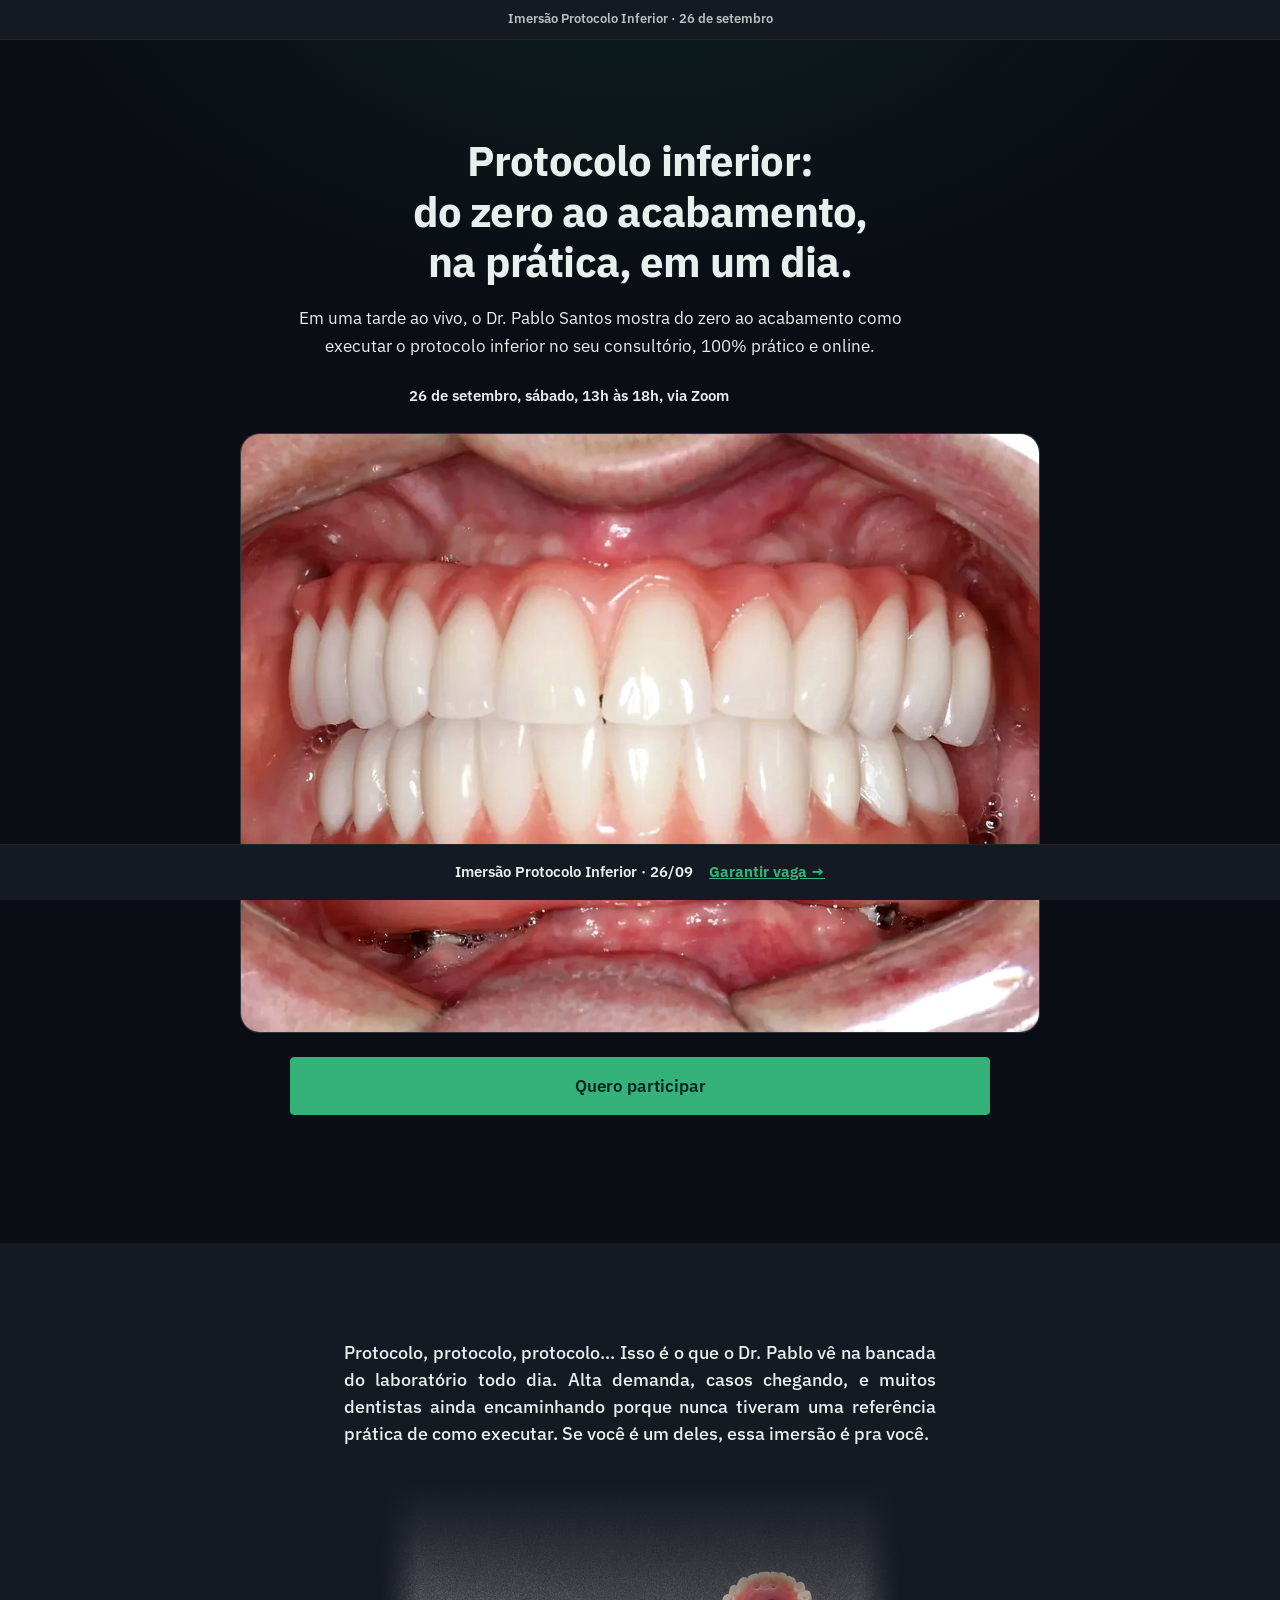
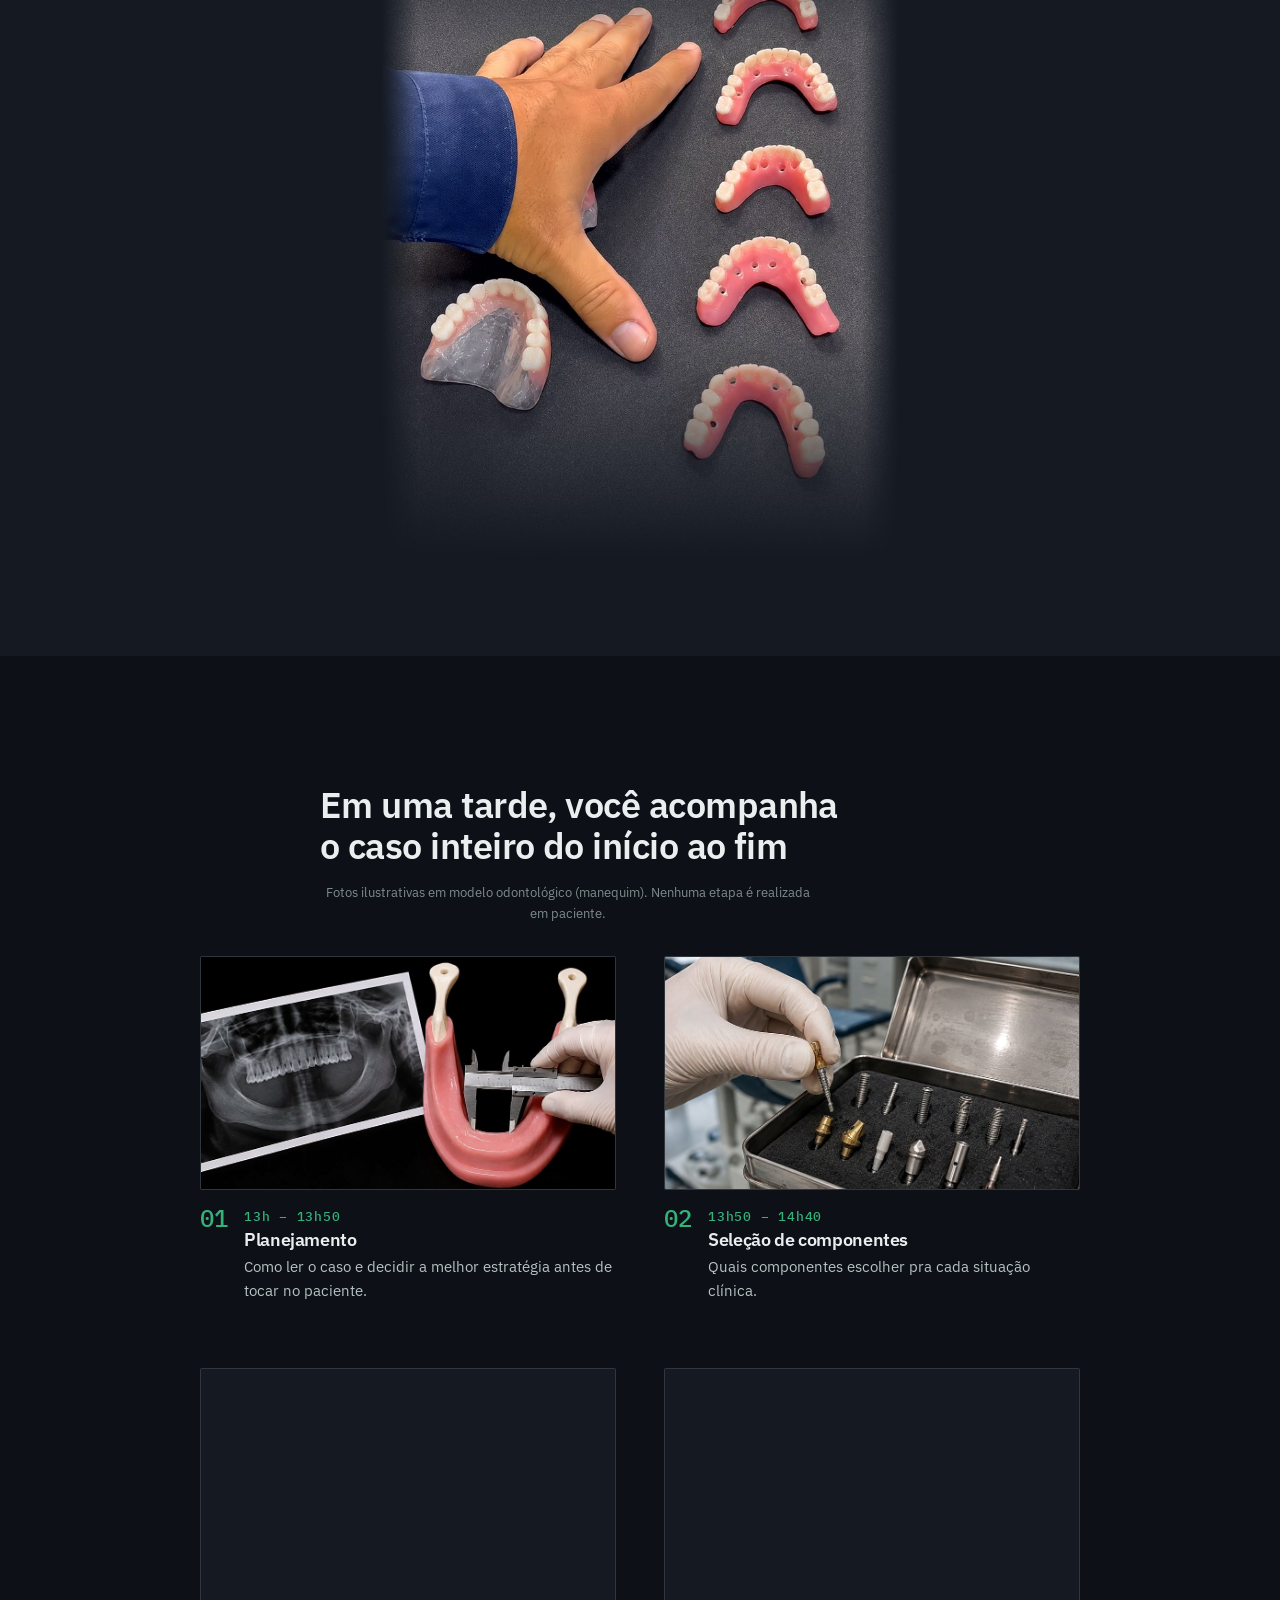
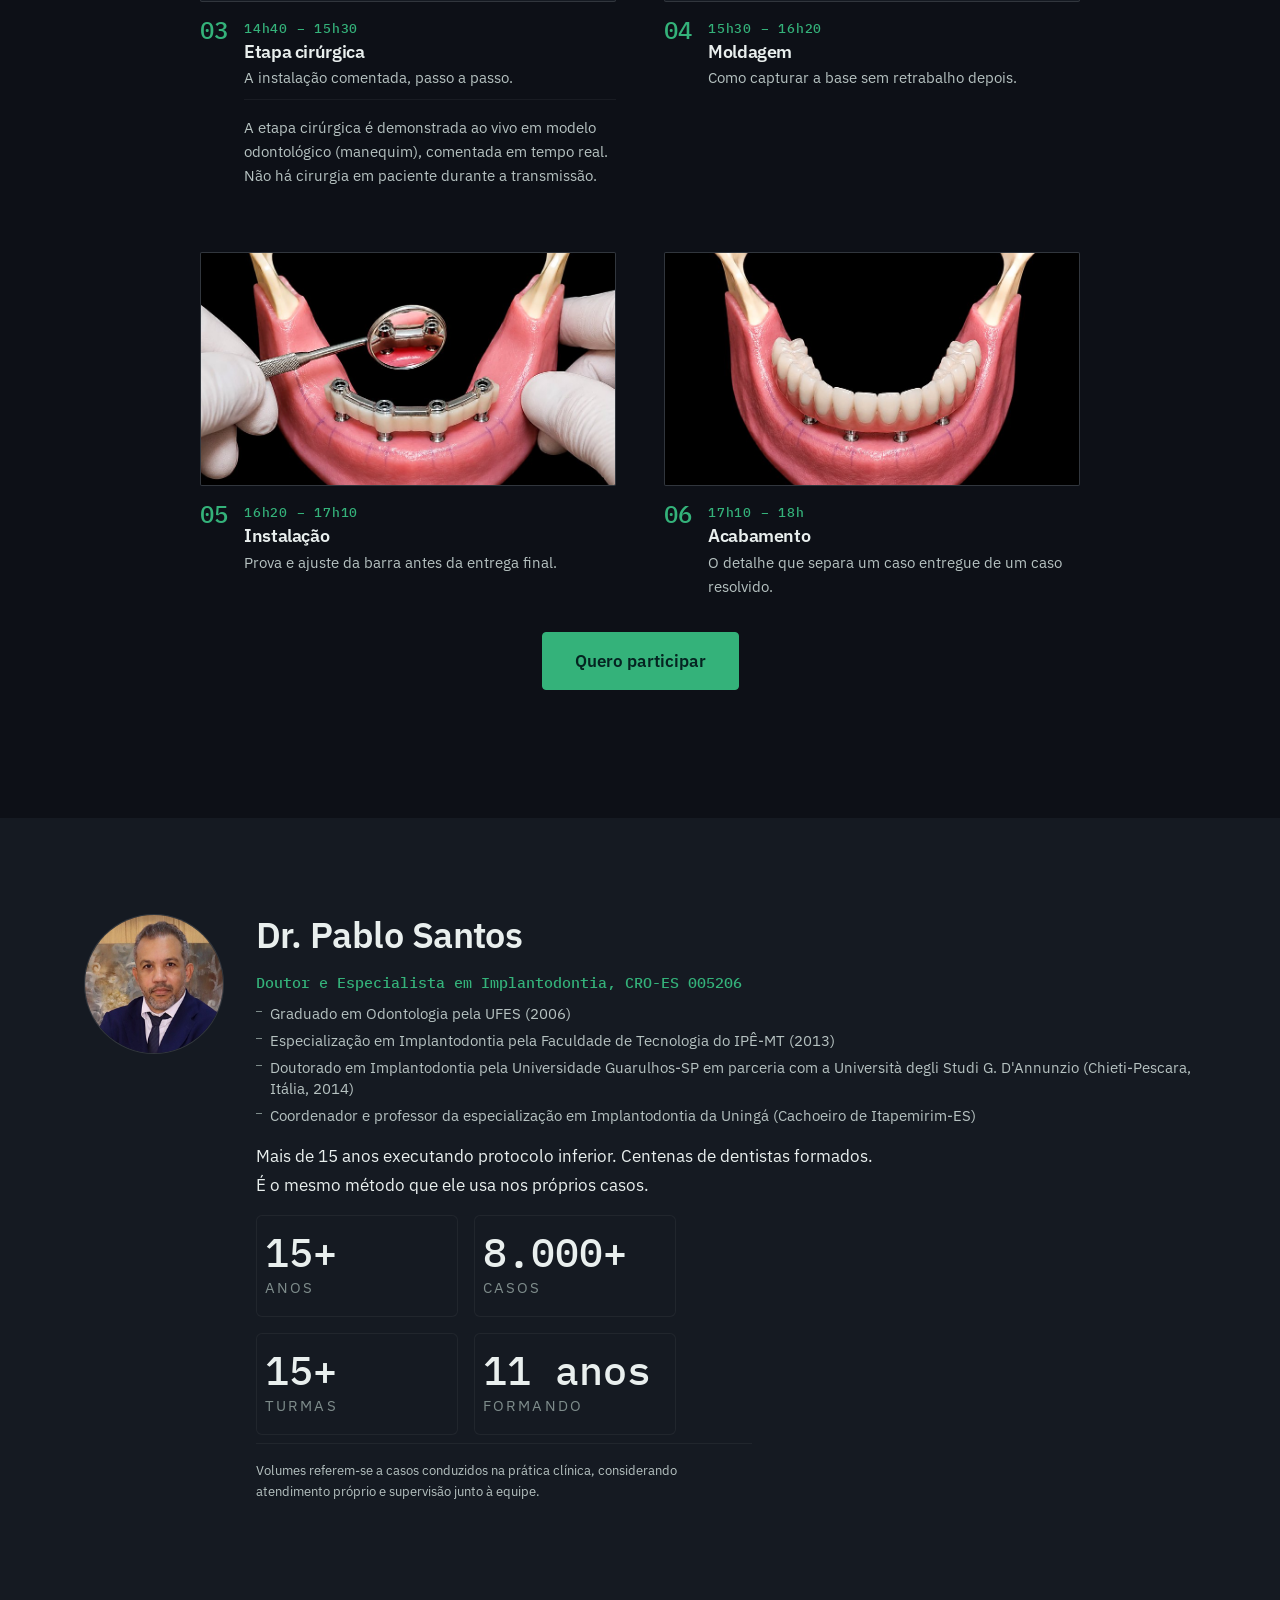
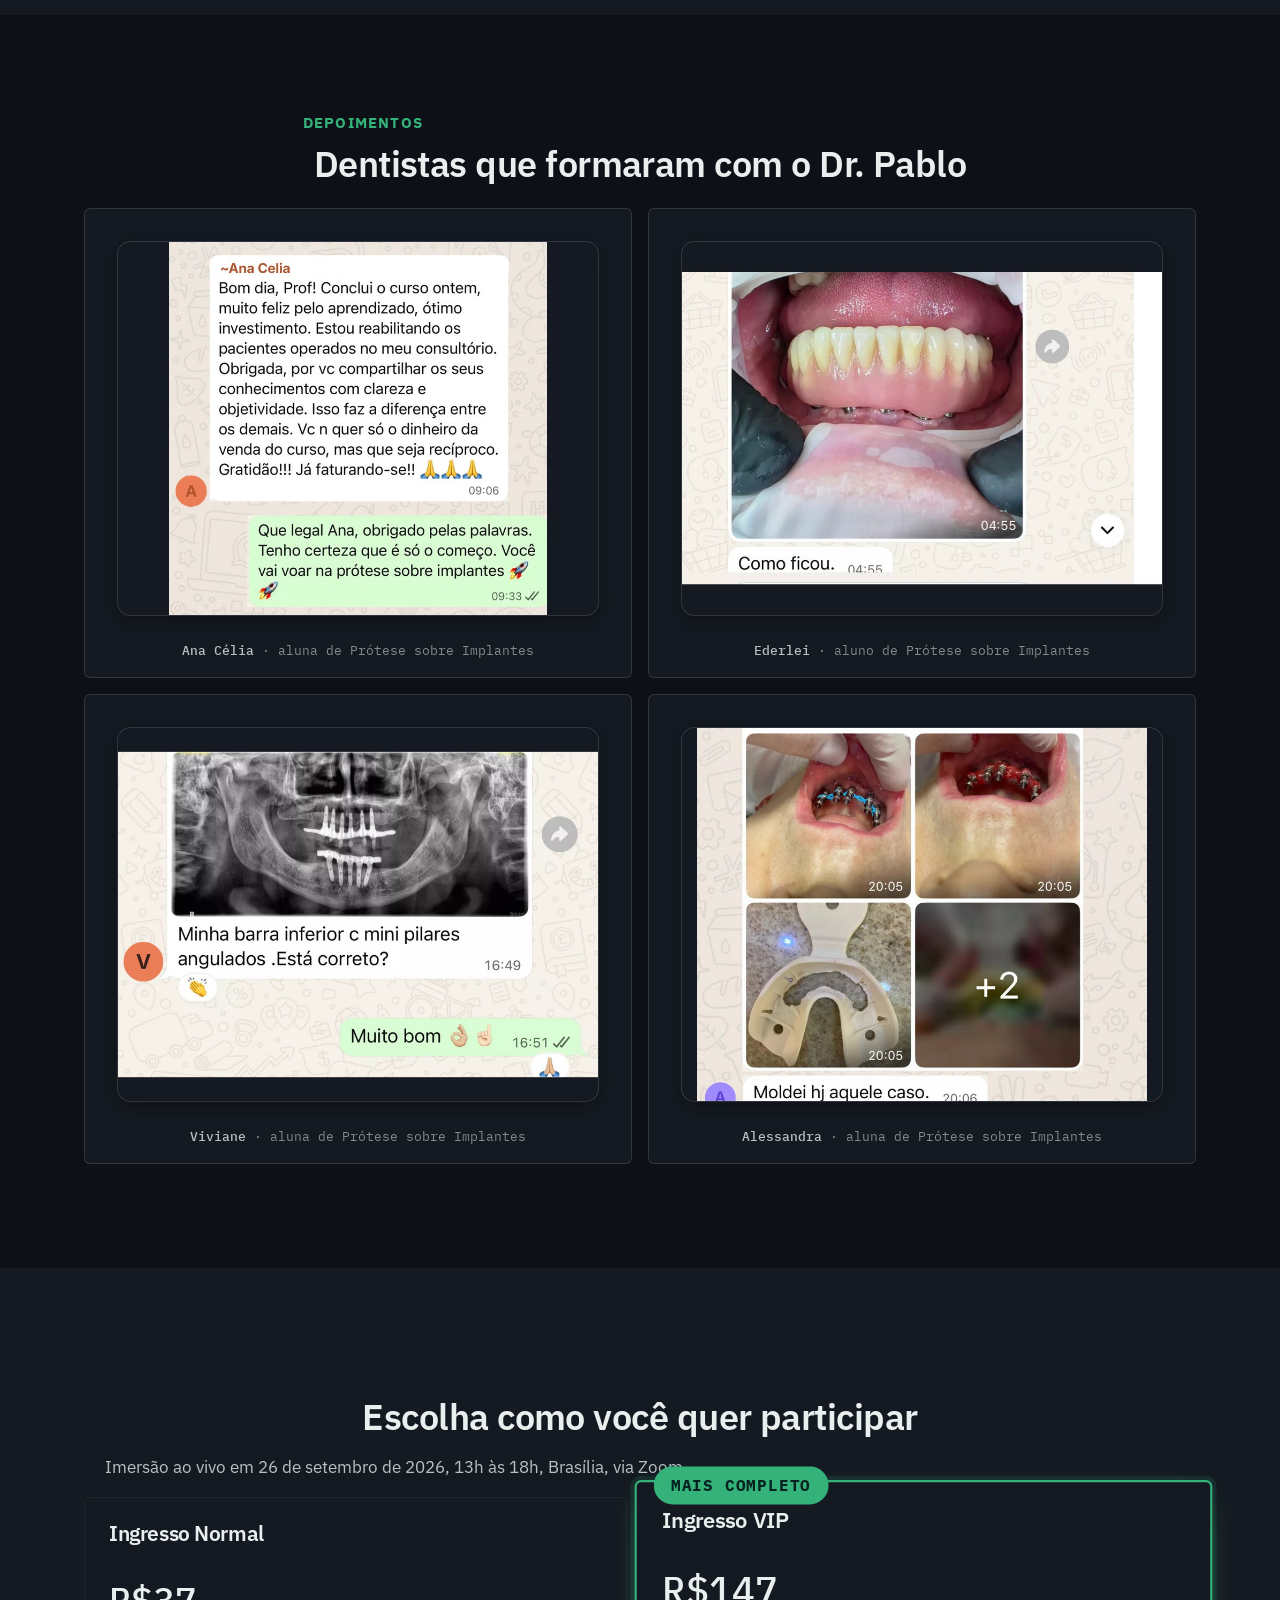
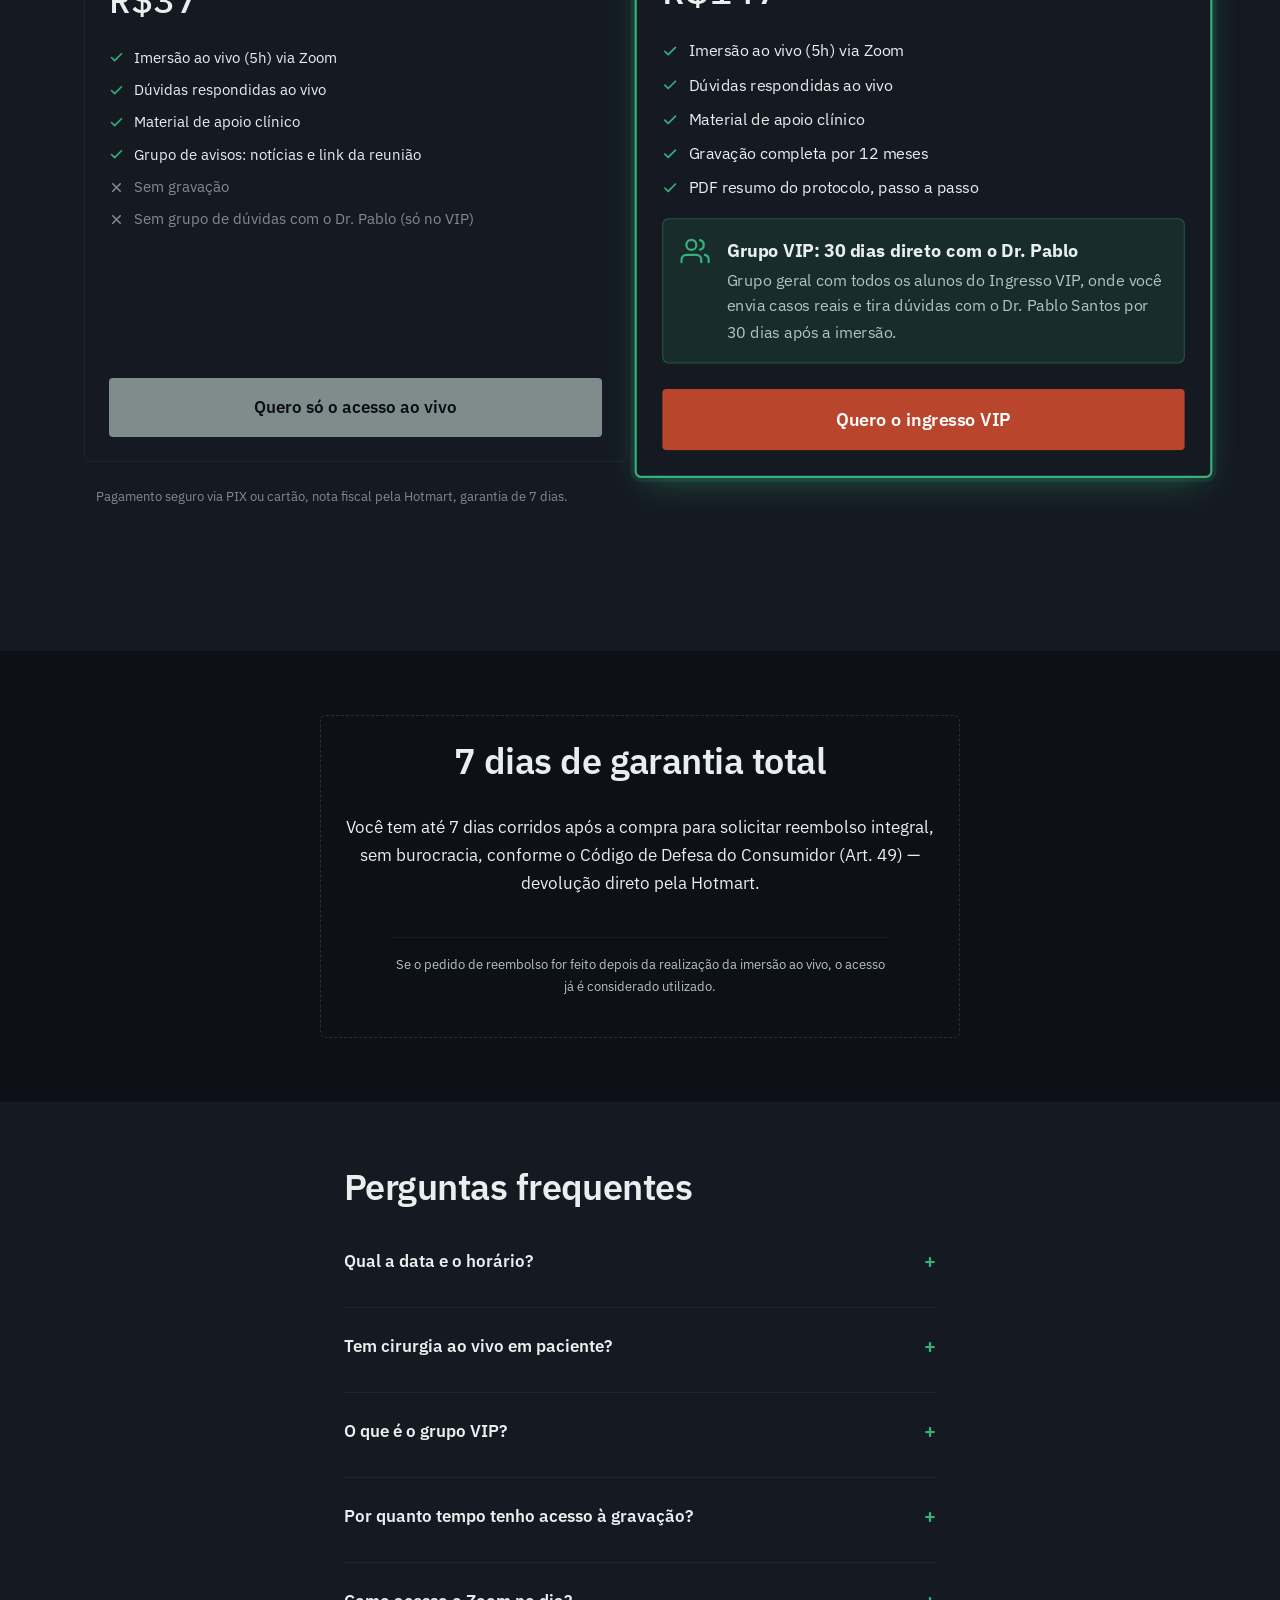
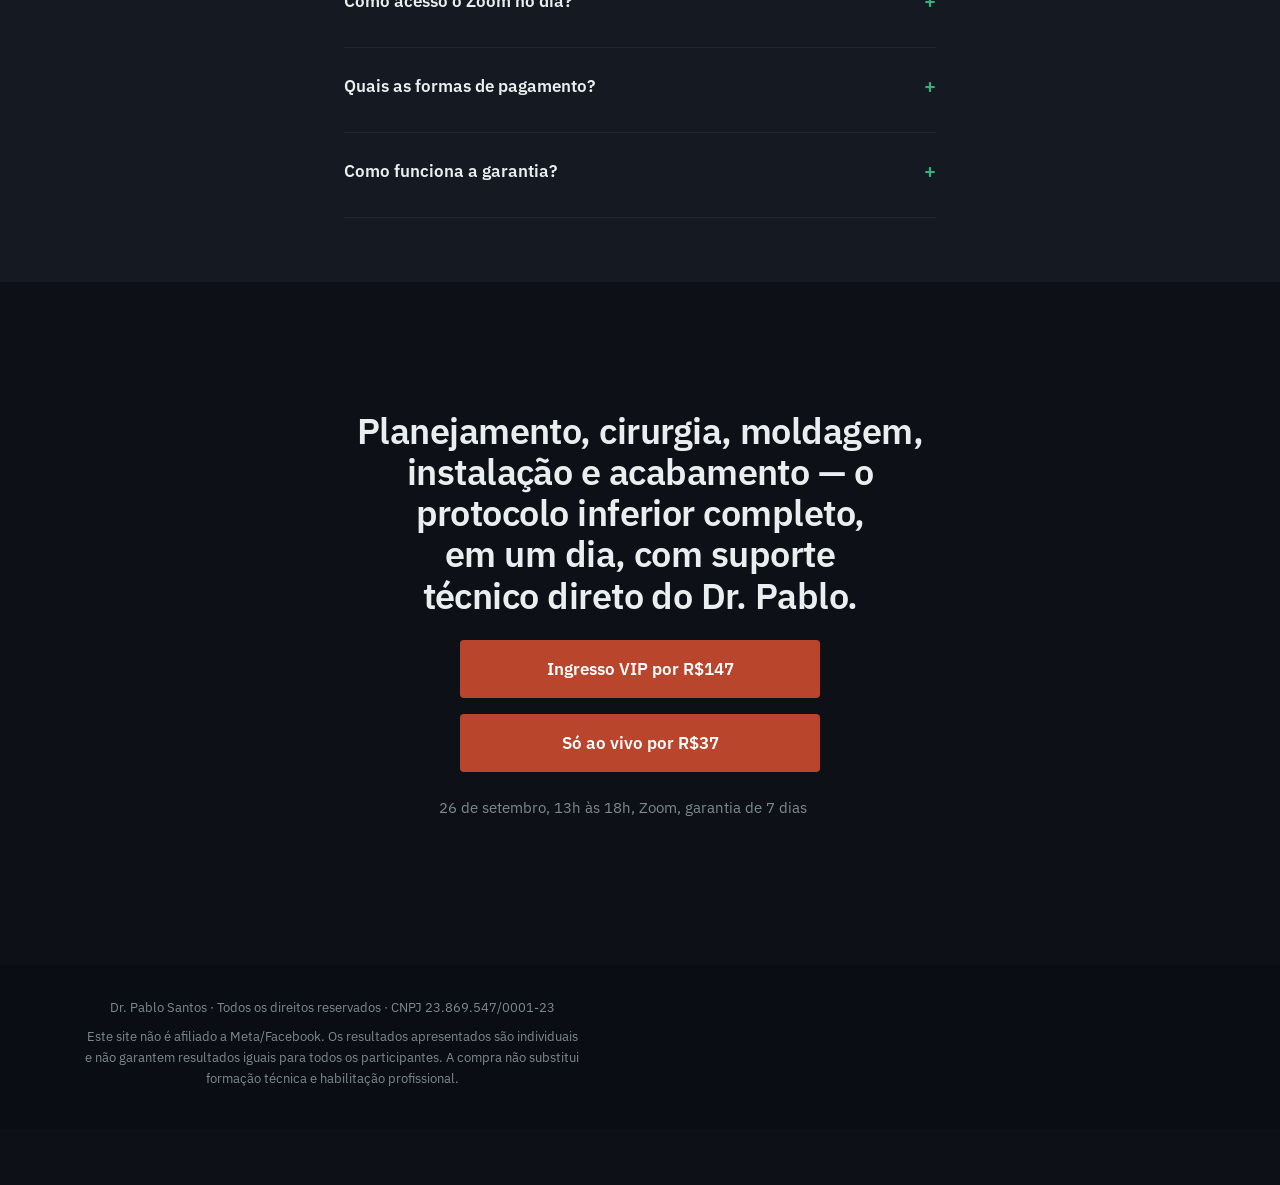
==== commit 94e60c3f: "Substitui todos os emojis por ícones SVG nas duas páginas Troca ⚠️📅🕐💻🔒🔴 e os símbolos de texto ✓/✕ p" ====
--- a/index.html
+++ b/index.html
@@ -493,7 +493,7 @@
 <div class="topbar">
   <span class="topbar__default">Imersão Protocolo Inferior · 26 de setembro</span>
   <span class="topbar__today" data-day-countdown-target="2026-09-26T13:00:00-03:00" hidden>
-    🔴 HOJE · Começa às 13h · <span data-unit="hours">00</span>:<span data-unit="minutes">00</span>:<span data-unit="seconds">00</span>
+    <svg class="icon" viewBox="0 0 24 24" fill="currentColor" aria-hidden="true"><circle cx="12" cy="12" r="8"/></svg> HOJE · Começa às 13h · <span data-unit="hours">00</span>:<span data-unit="minutes">00</span>:<span data-unit="seconds">00</span>
   </span>
 </div>
 
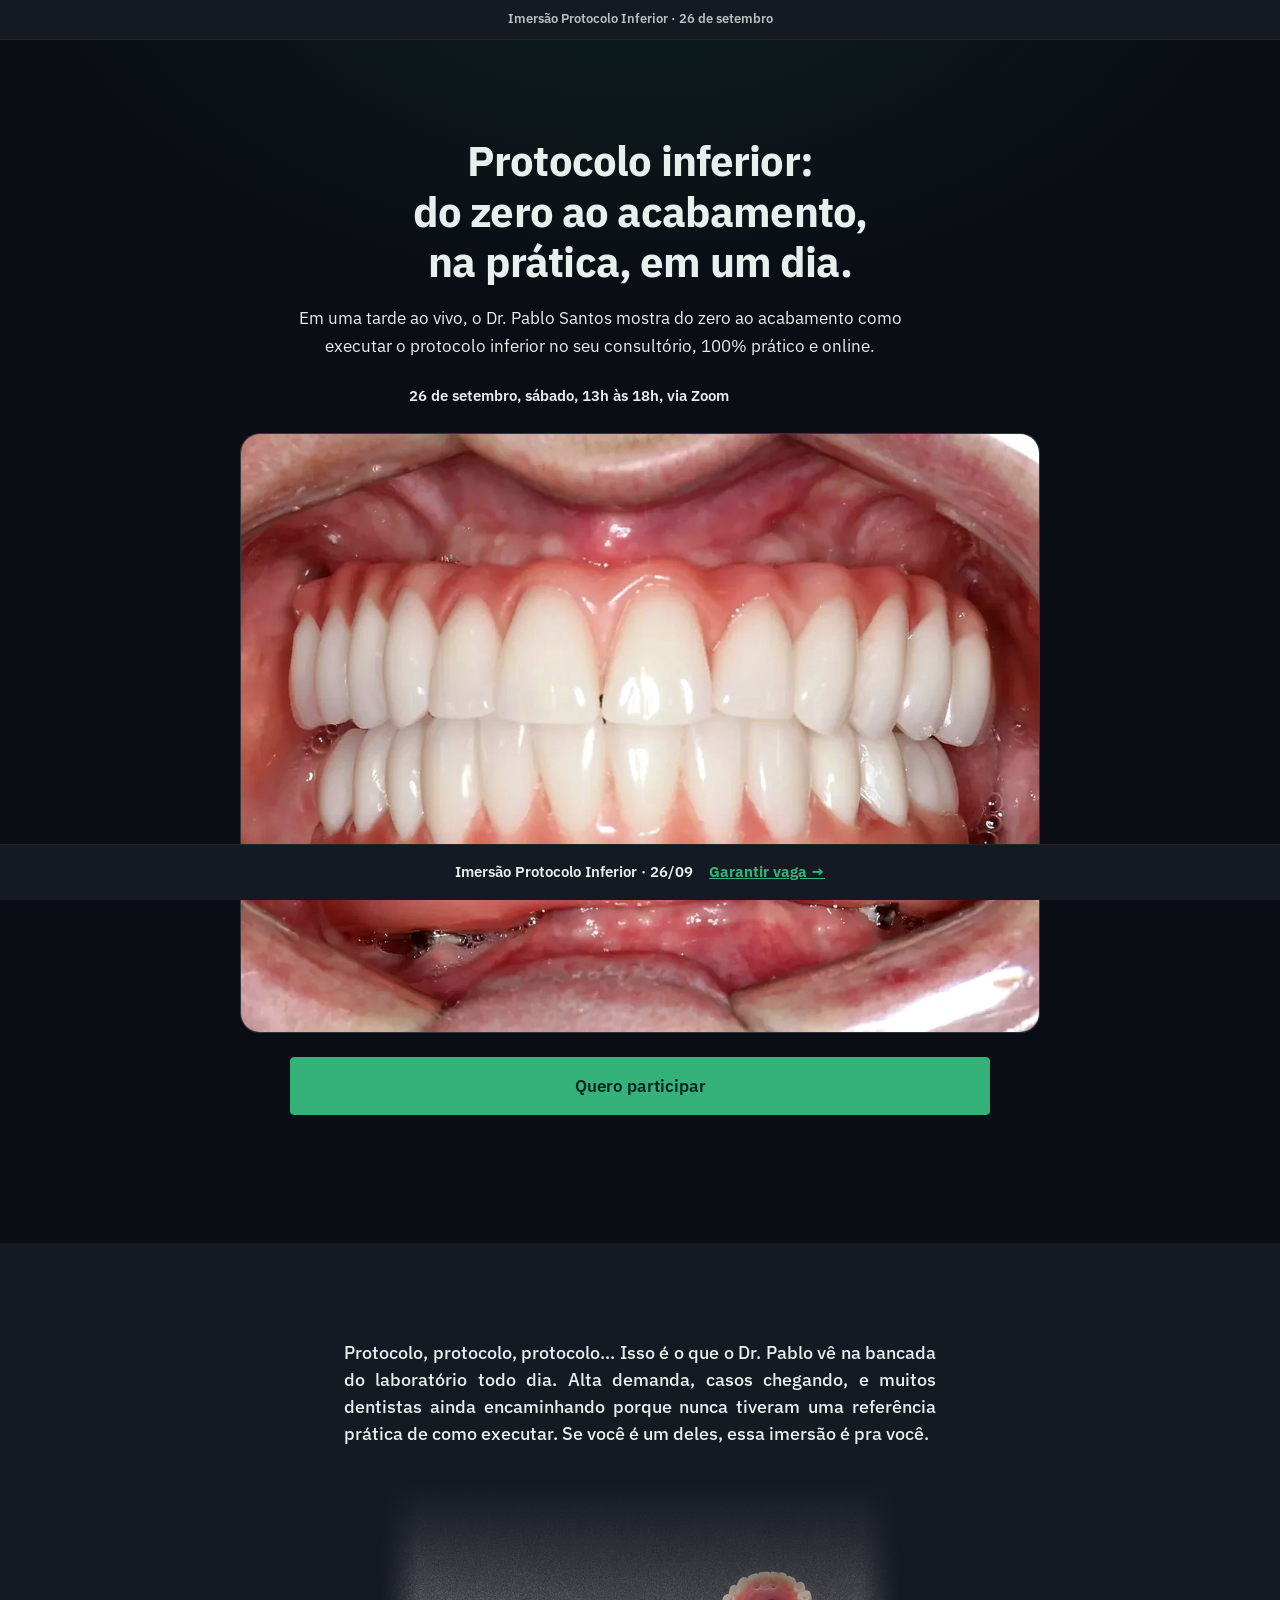
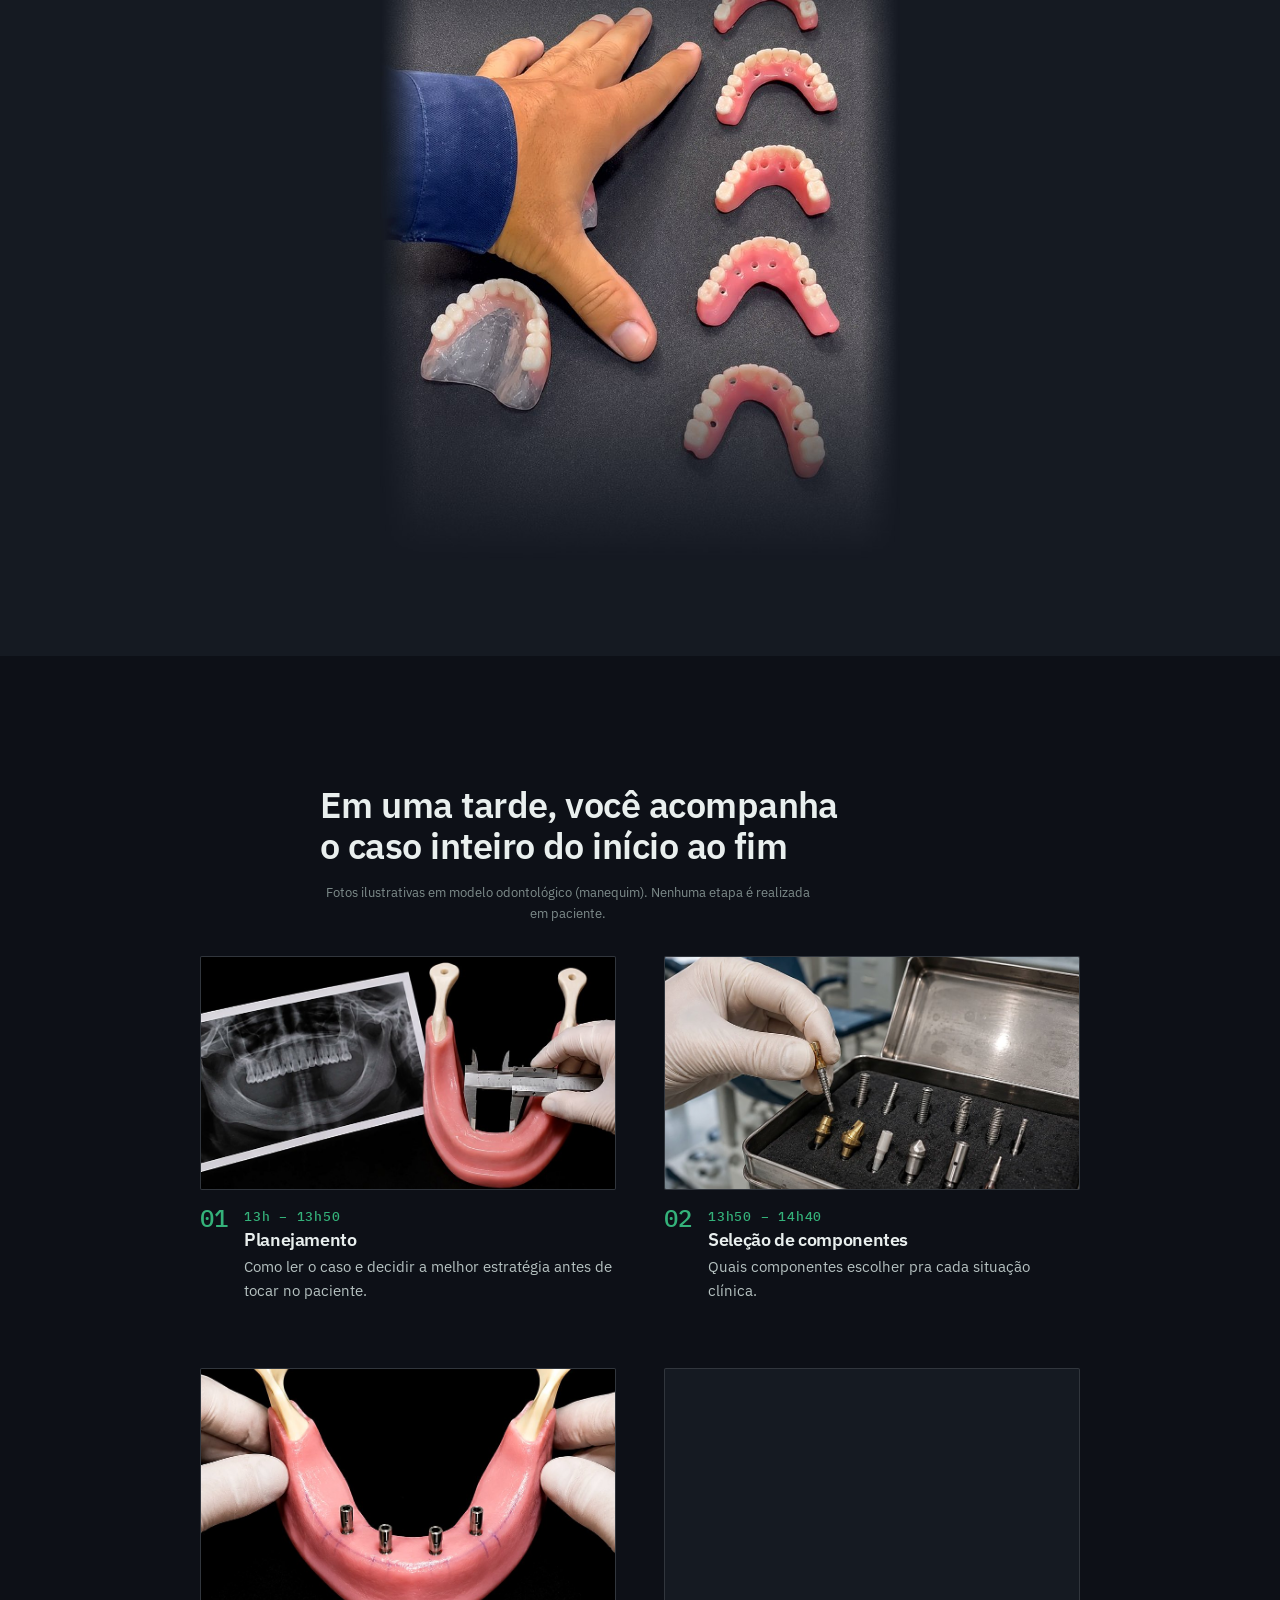
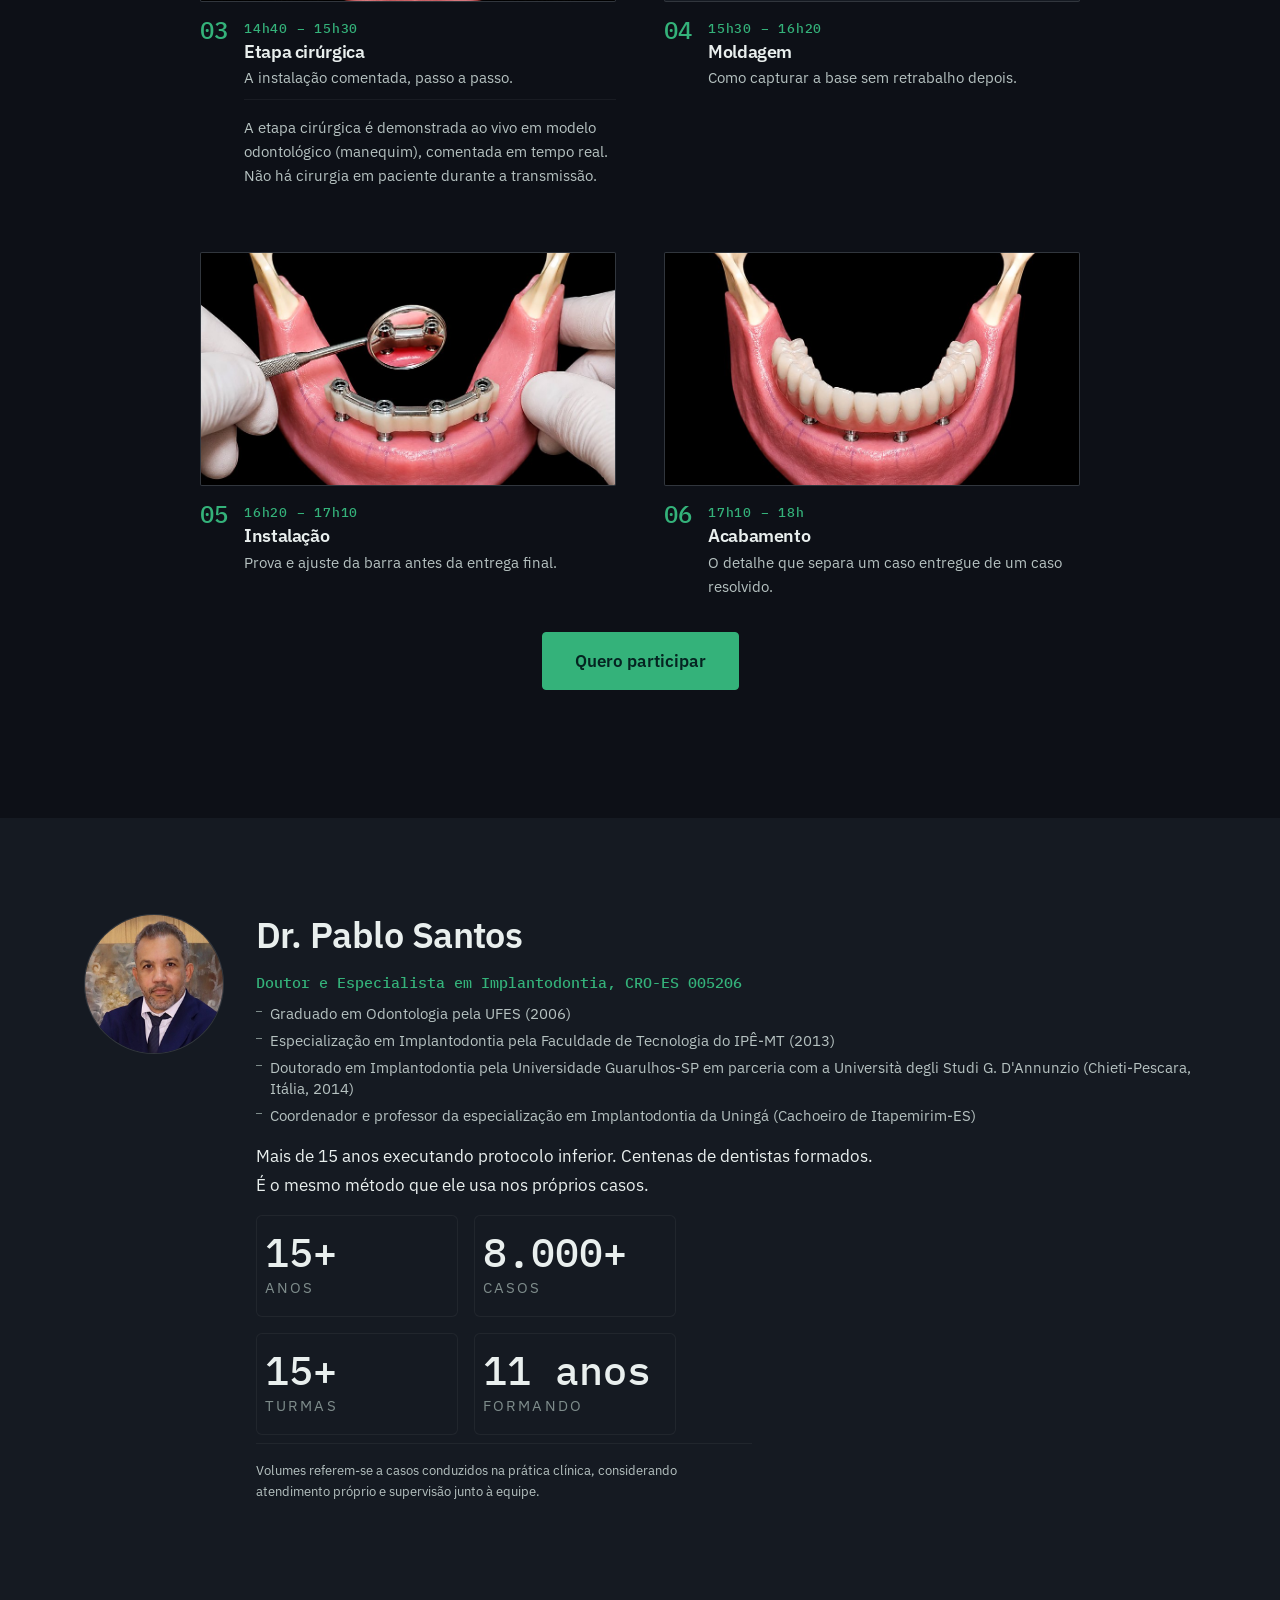
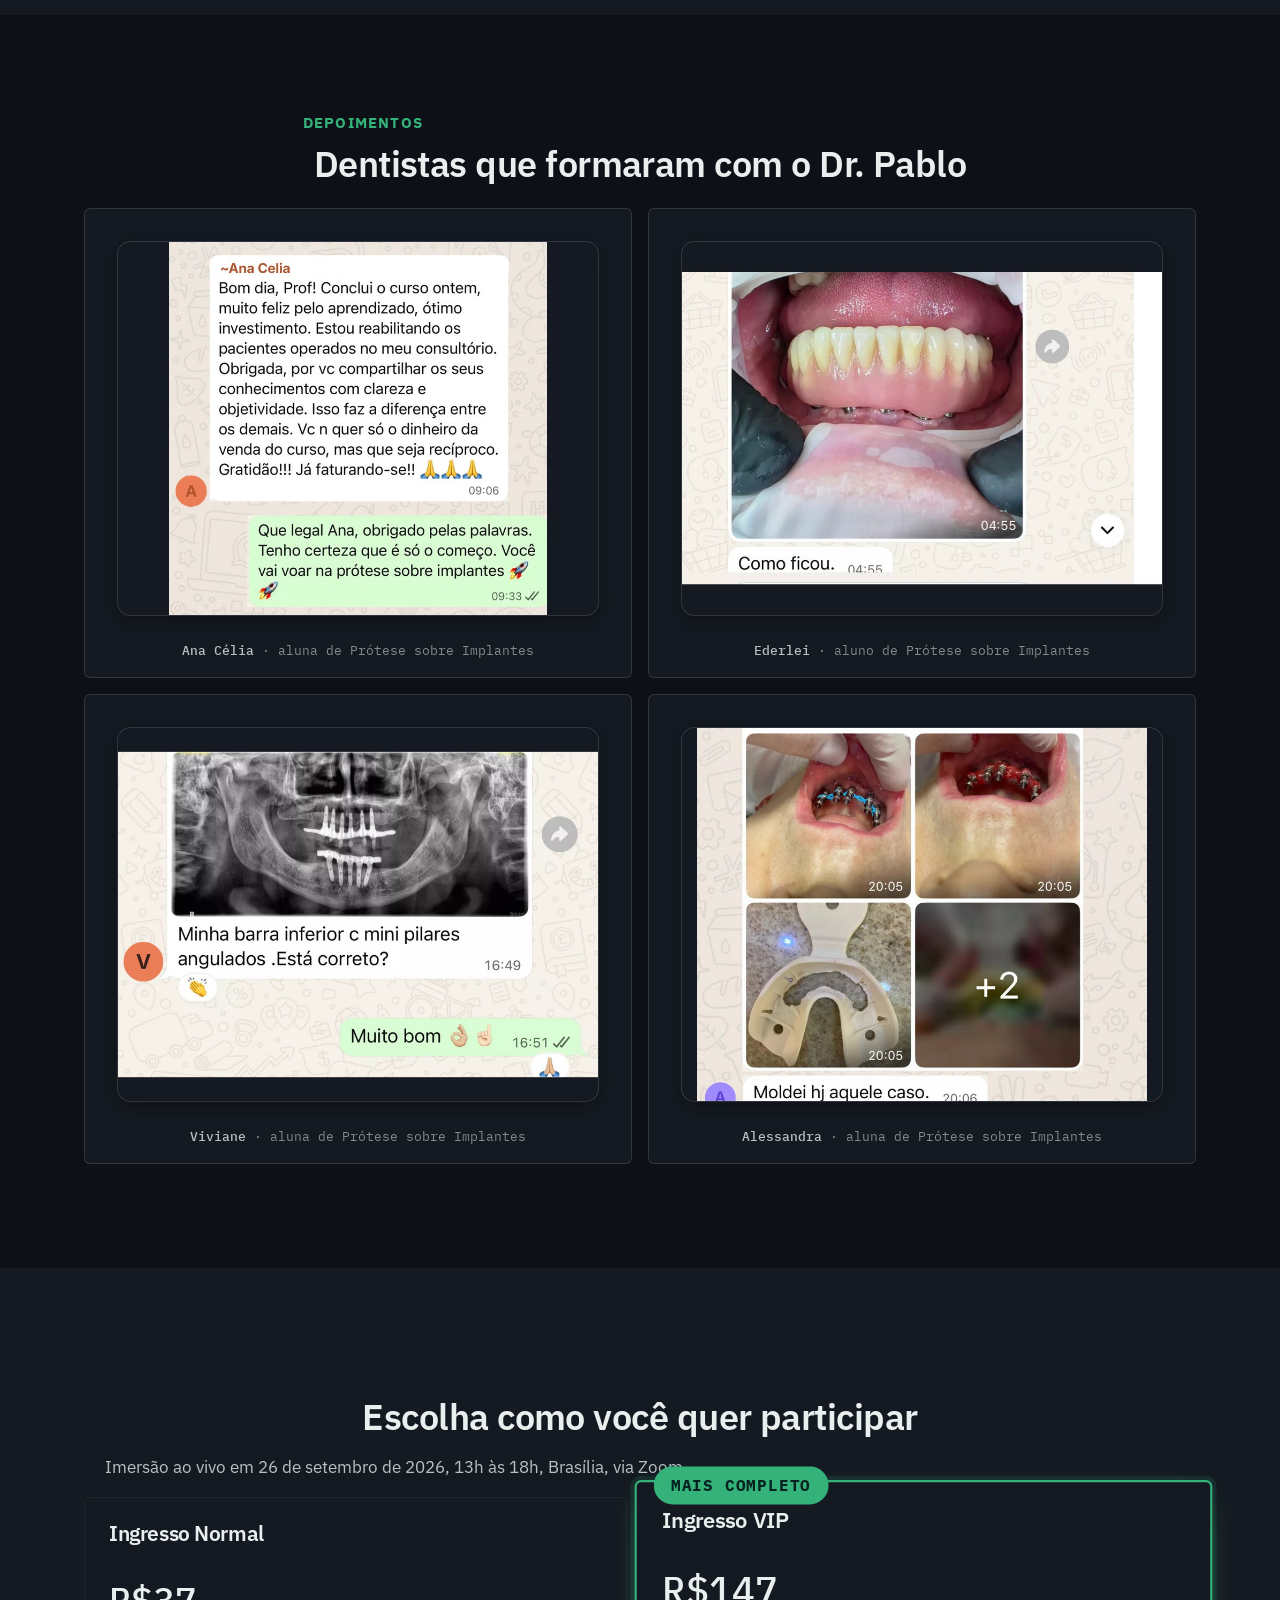
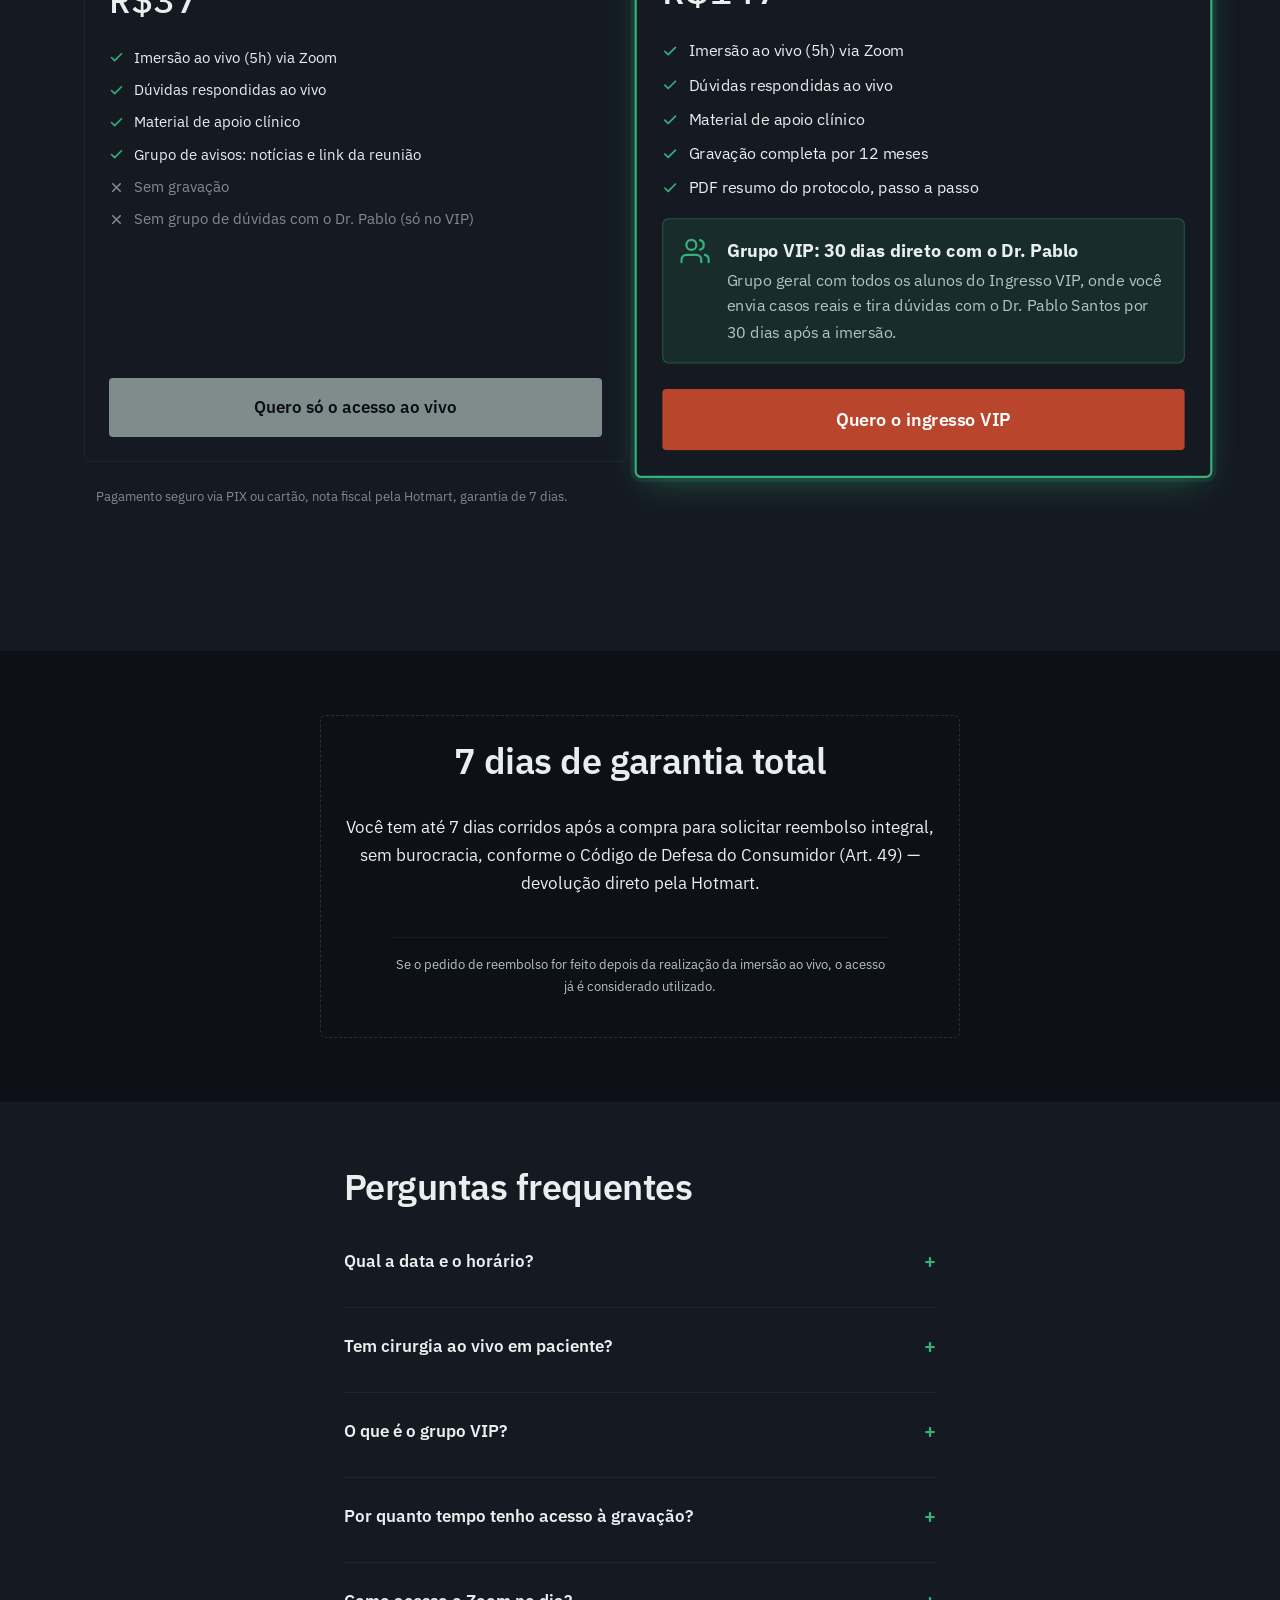
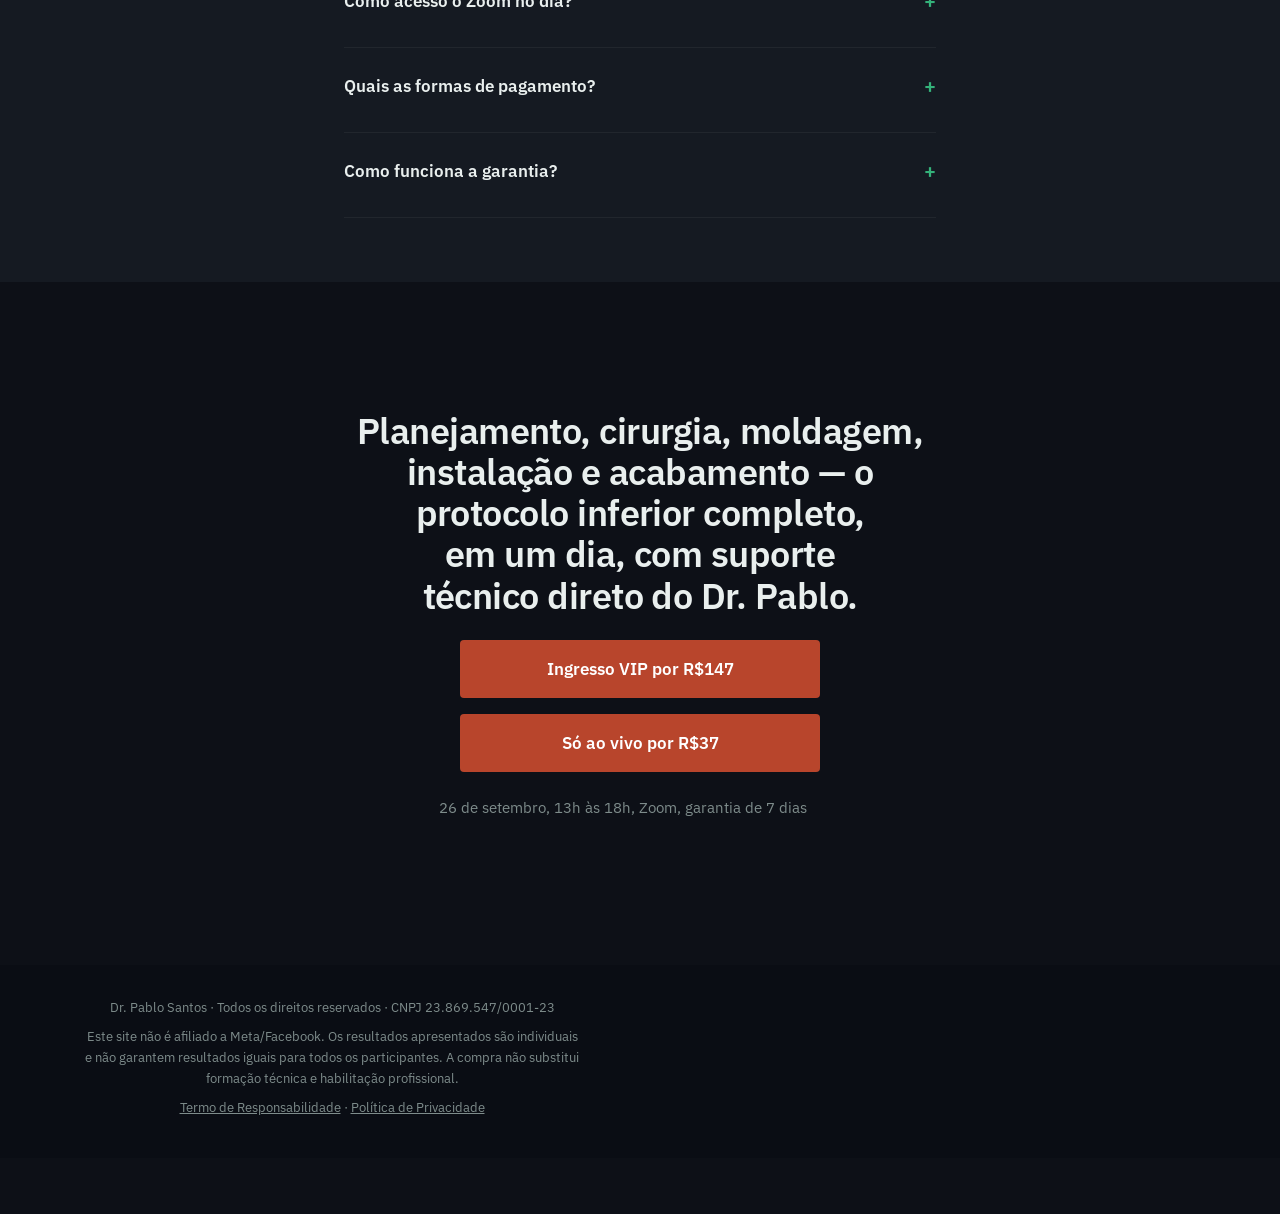
==== commit a1e11ada: "Adiciona Termo de Responsabilidade e Política de Privacidade Cria /termos e /privacidade como página" ====
--- a/index.html
+++ b/index.html
@@ -744,6 +744,7 @@
   <div class="container">
     <p>Dr. Pablo Santos · Todos os direitos reservados · CNPJ 23.869.547/0001-23</p>
     <p>Este site não é afiliado a Meta/Facebook. Os resultados apresentados são individuais e não garantem resultados iguais para todos os participantes. A compra não substitui formação técnica e habilitação profissional.</p>
+    <p><a href="/termos" style="text-decoration:underline">Termo de Responsabilidade</a> · <a href="/privacidade" style="text-decoration:underline">Política de Privacidade</a></p>
   </div>
 </footer>
 
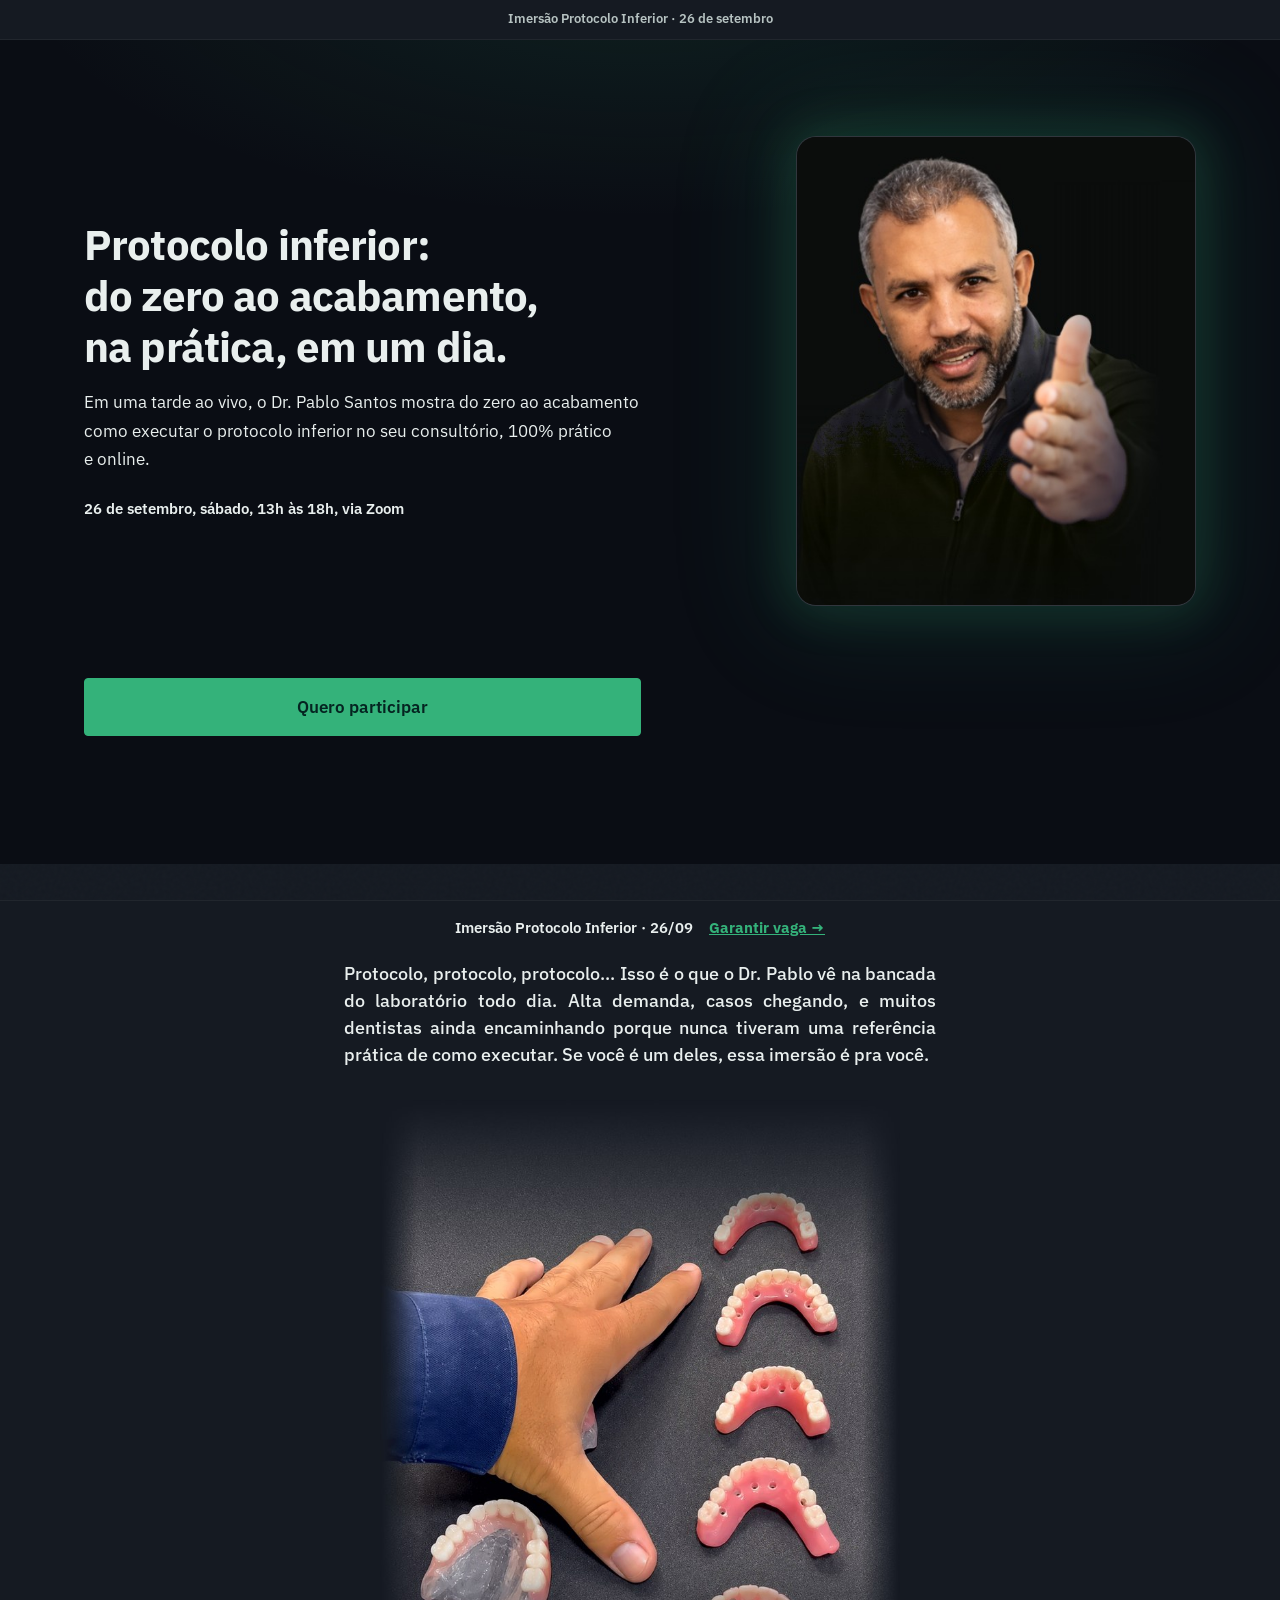
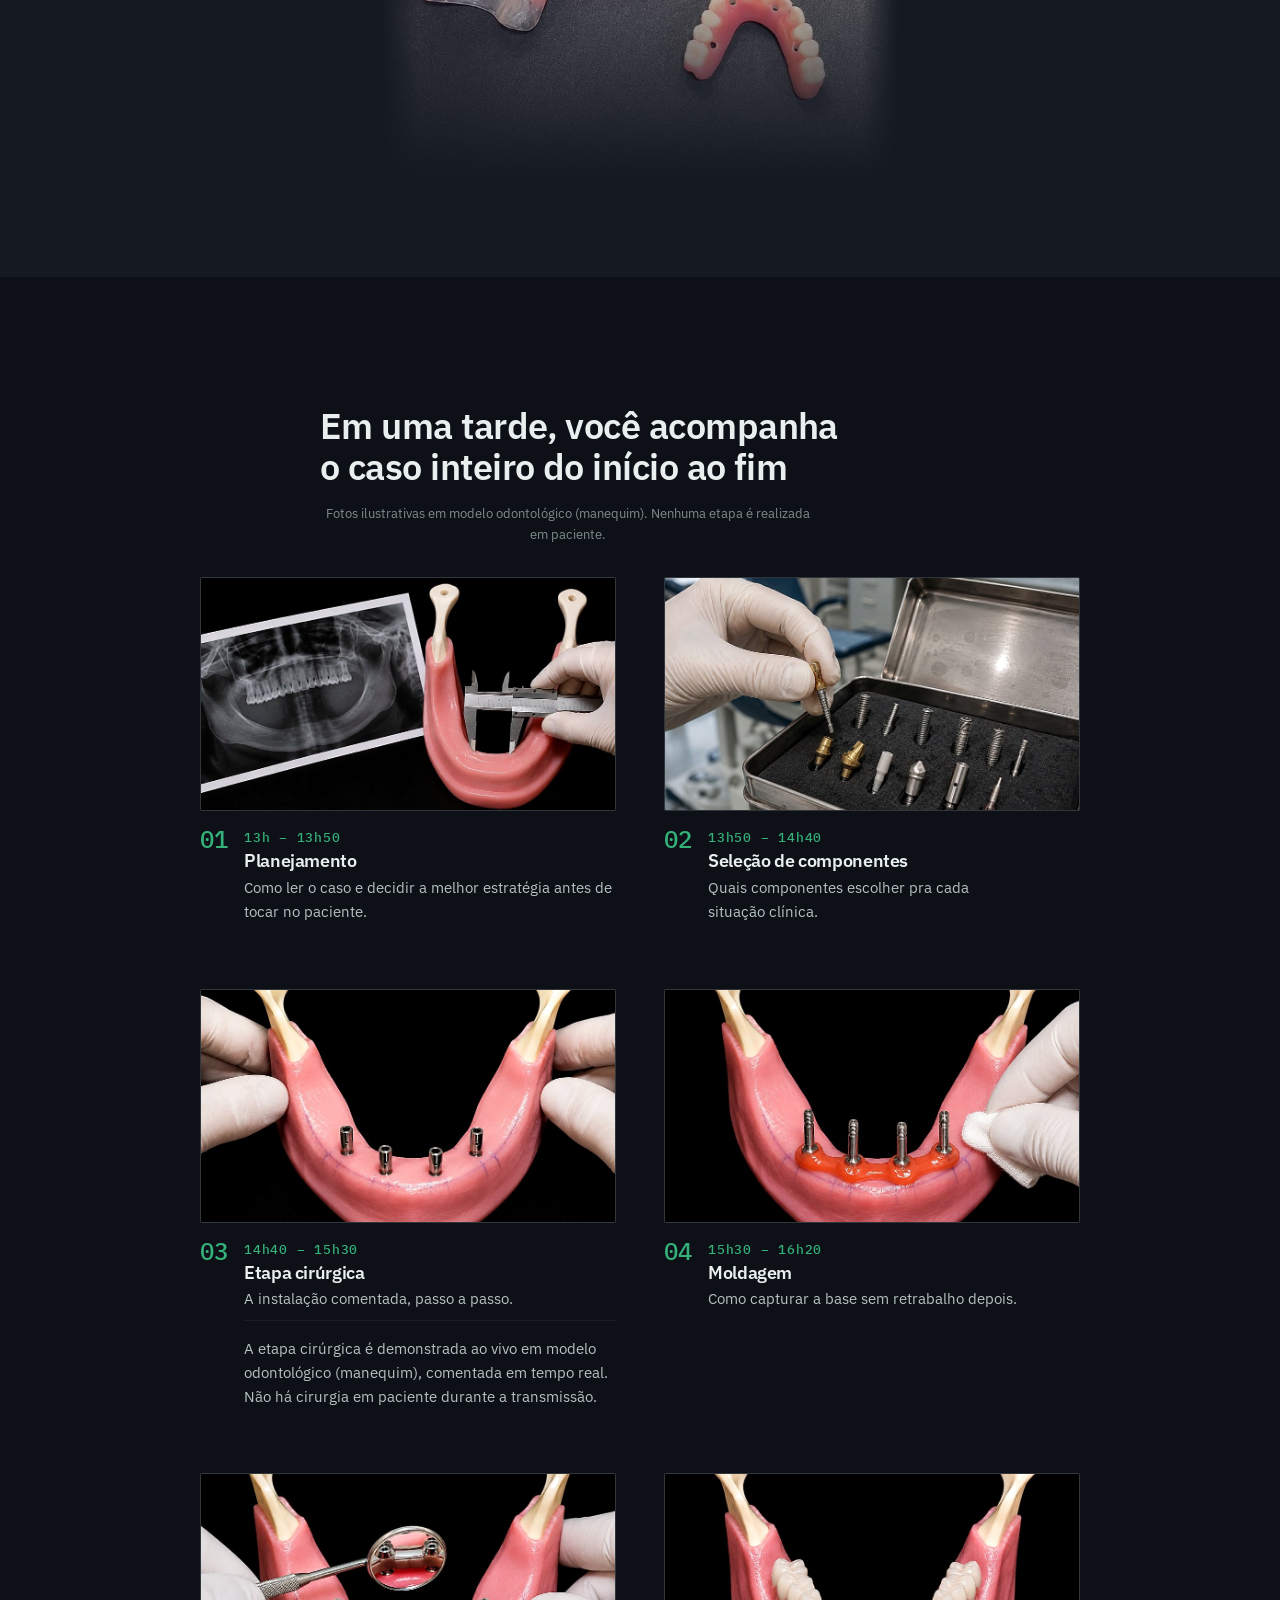
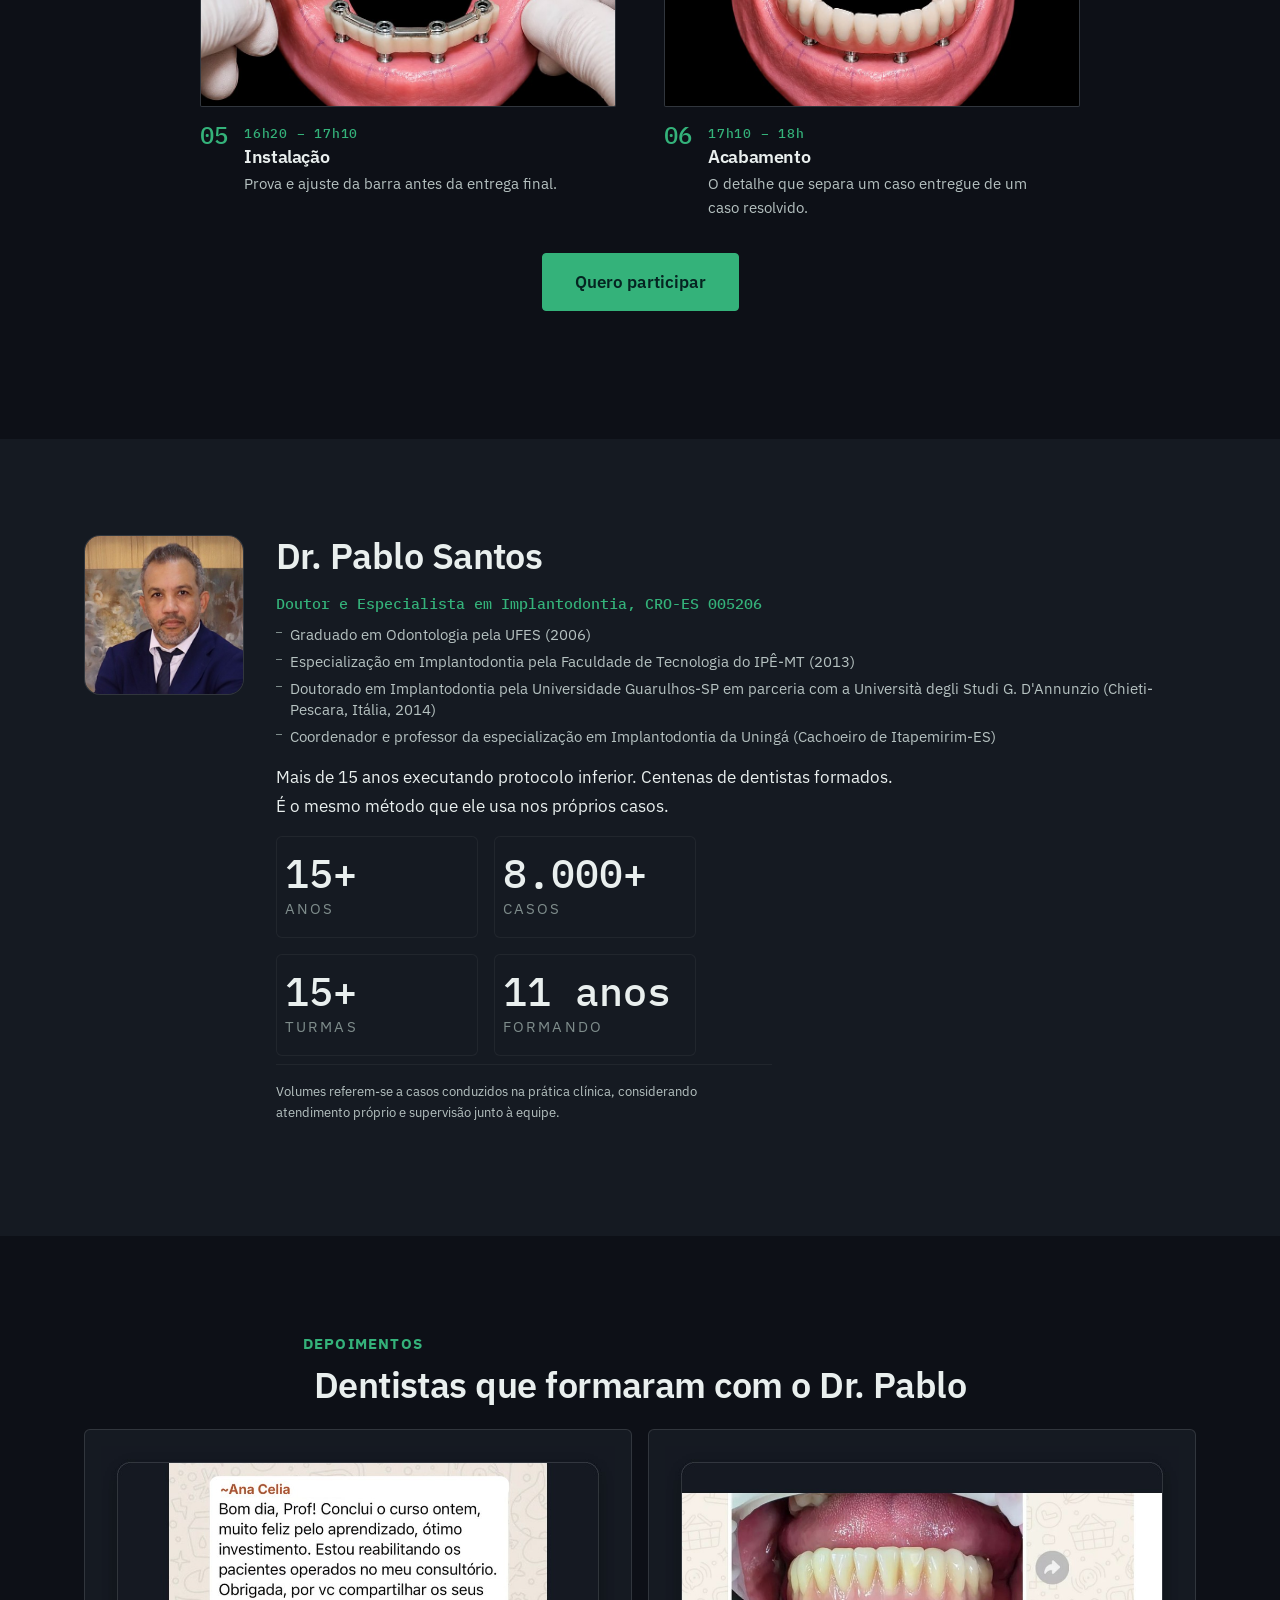
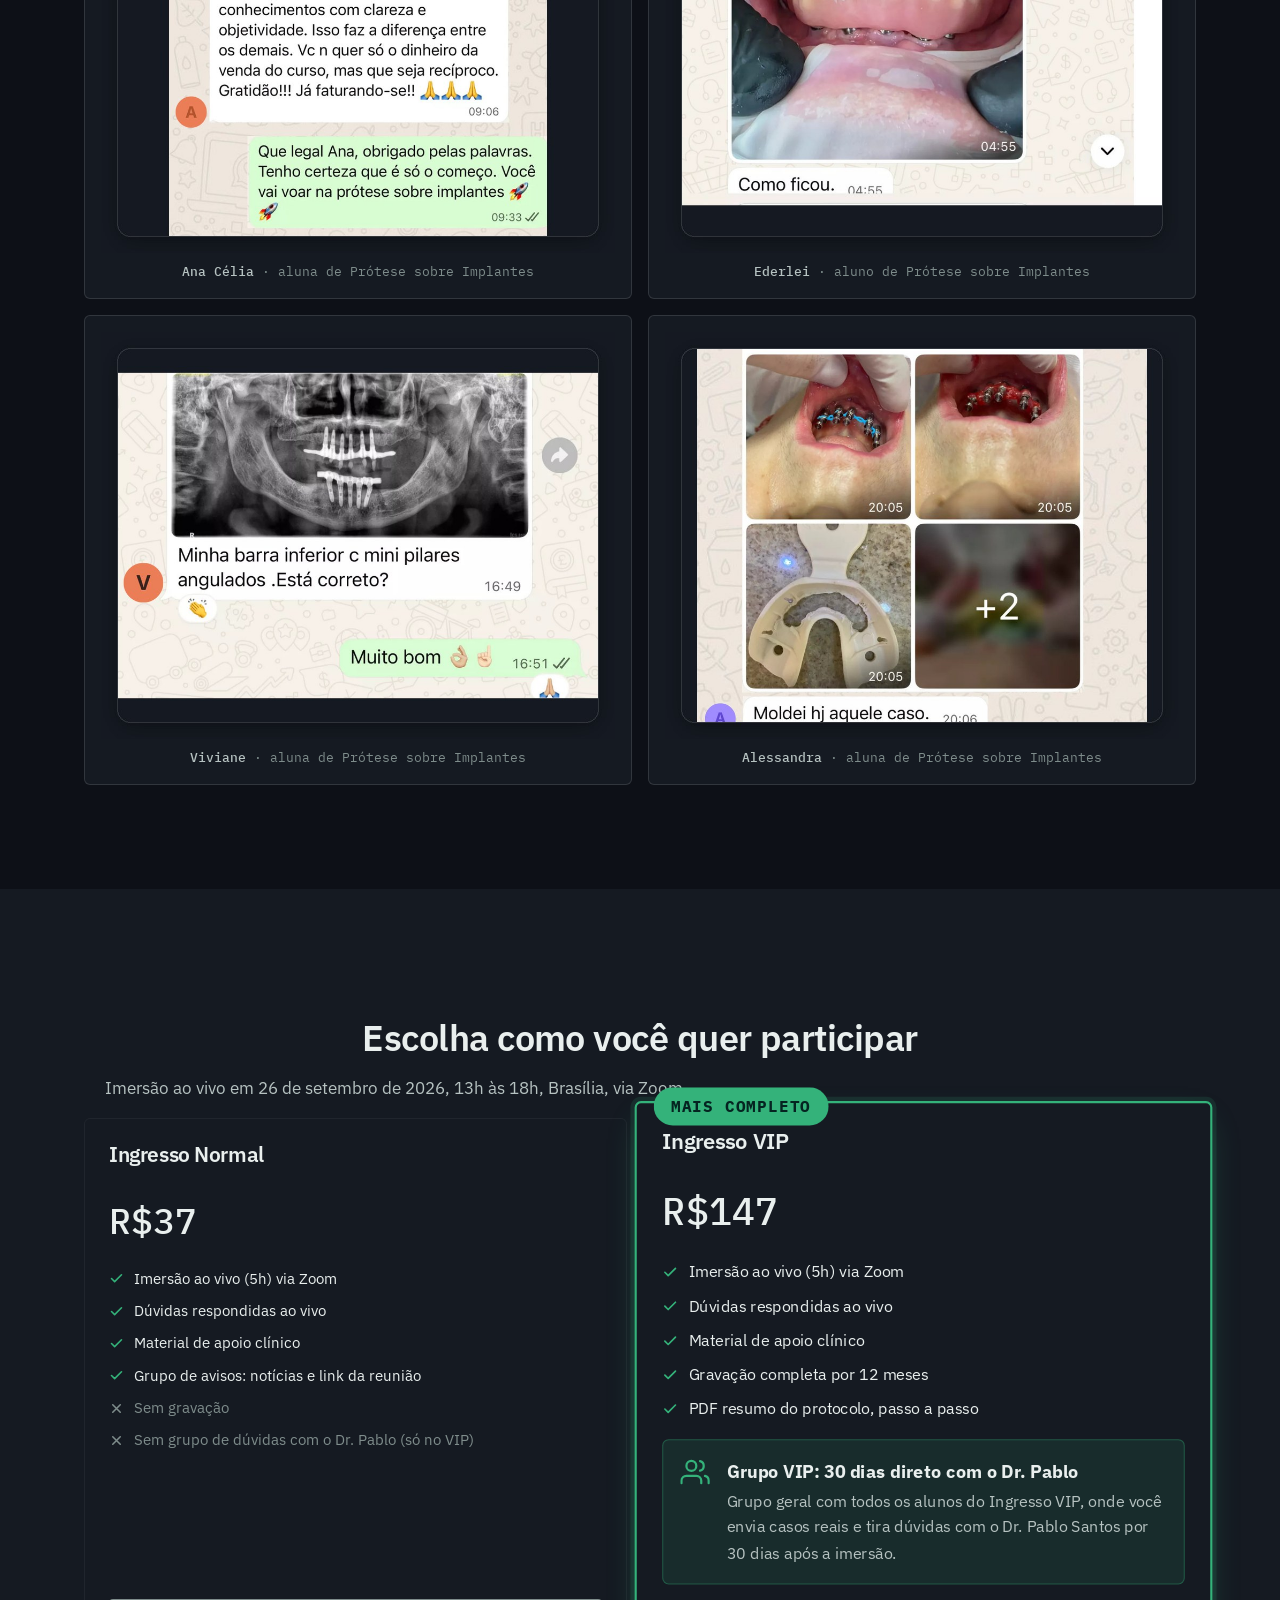
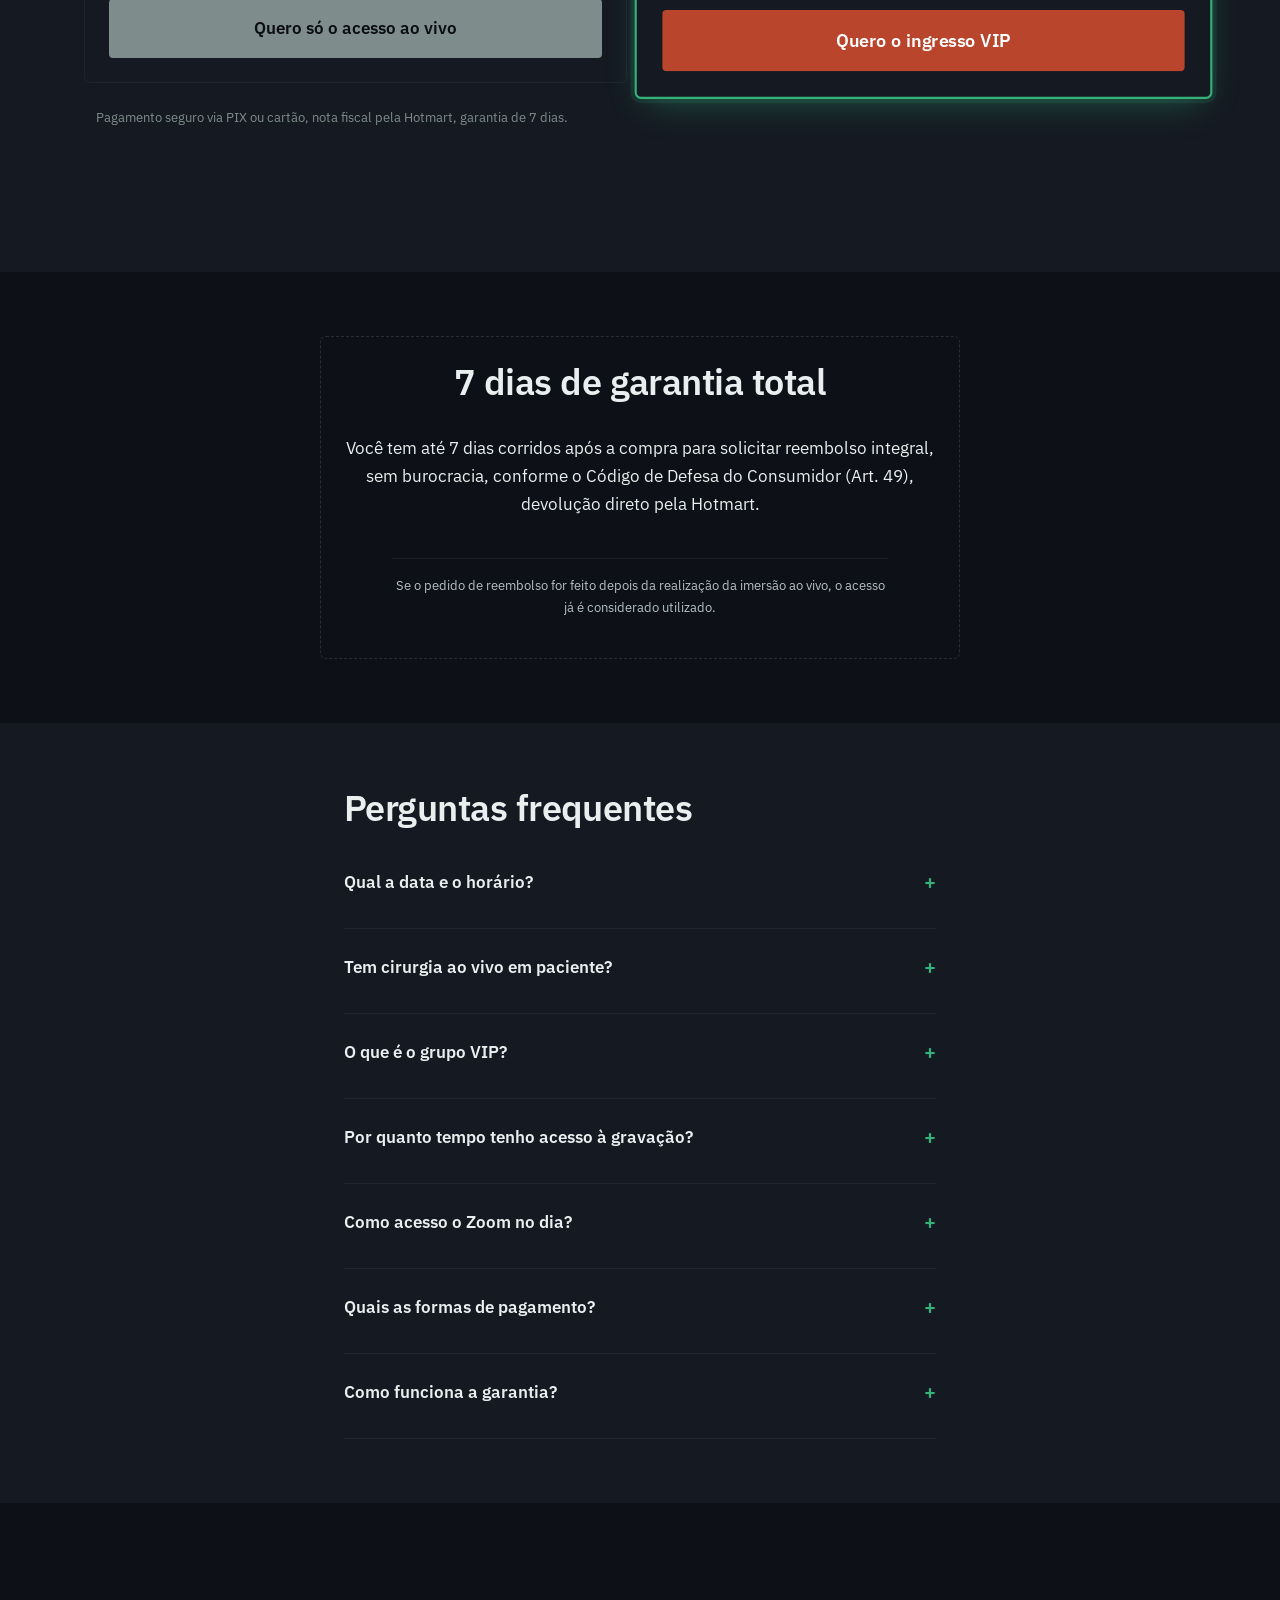
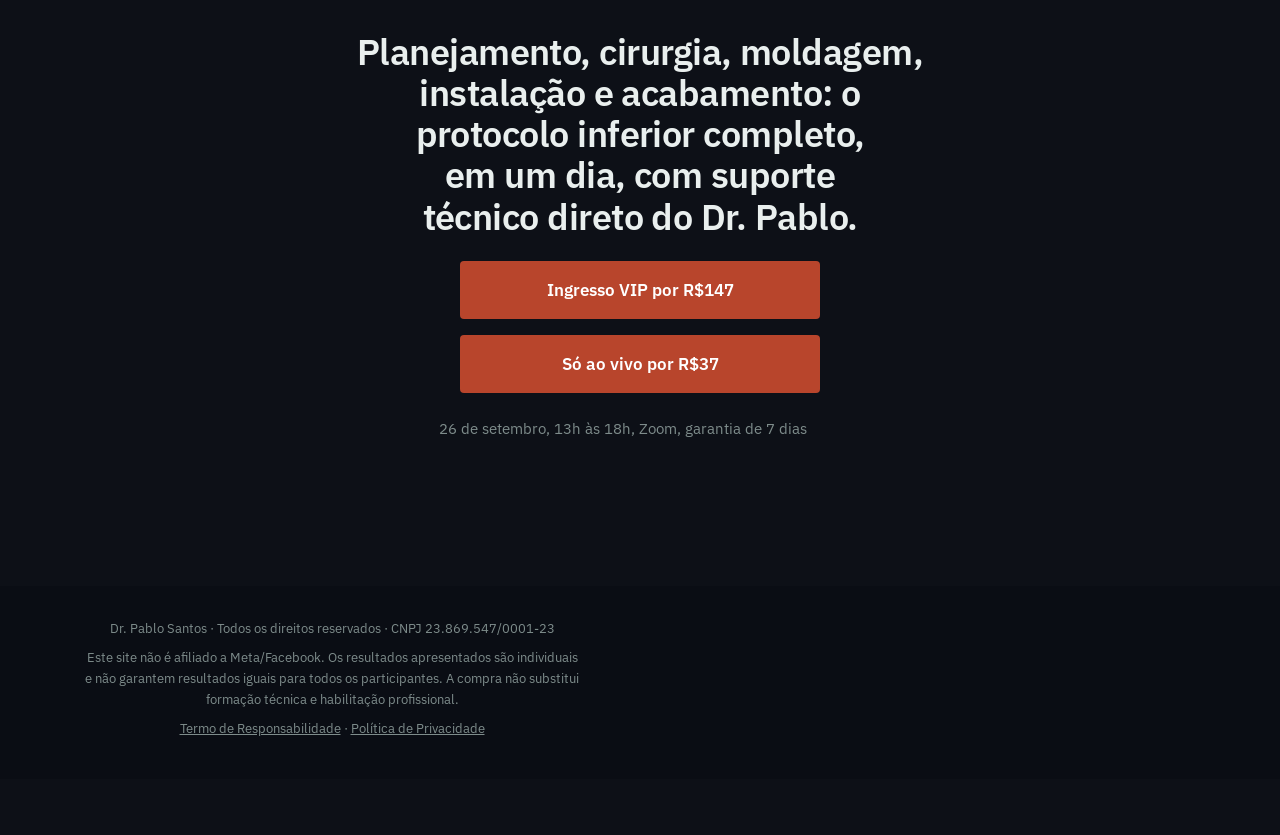
==== commit 063b09b0: "Página A: hero em duas colunas com foto do Dr. Pablo à direita Reverte a decisão anterior de manter " ====
--- a/index.html
+++ b/index.html
@@ -149,7 +149,7 @@
 h1{font-size:var(--t-display);font-weight:700;line-height:1.2;letter-spacing:-0.02em;text-wrap:balance}
 h2{font-size:var(--t-h2);line-height:1.15;letter-spacing:-0.015em;text-wrap:balance}
 h3{font-size:var(--t-h3)}
-p{margin:0 0 var(--space-2);max-width:62ch}
+p{margin:0 0 var(--space-2);max-width:62ch;text-wrap:pretty}
 a{color:inherit}
 img{max-width:100%;display:block}
 .container{max-width:1160px;margin:0 auto;padding:0 var(--space-3)}
@@ -244,7 +244,7 @@
    pelo topo, resto empilhado na coluna 1 na mesma ordem do DOM. */
 .hero{background:radial-gradient(ellipse 70% 45% at 50% -10%, var(--petroleo-dim) 0%, transparent 70%), var(--grafite-900);padding:var(--py-lg) 0;position:relative}
 .hero__media{
-  display:block;width:100%;height:auto;aspect-ratio:4/3;object-fit:cover;
+  display:block;width:100%;height:auto;aspect-ratio:470/552;object-fit:cover;
   background:var(--superficie);border:1px solid var(--border-strong);border-radius:20px;
   margin:var(--space-3) 0;
 }
@@ -304,7 +304,7 @@
 /* Authority */
 .authority{display:flex;flex-direction:column;align-items:center;text-align:center;gap:var(--space-2)}
 .authority__photo{
-  width:140px;height:140px;border-radius:50%;background:var(--superficie);border:1px solid var(--border-strong);
+  width:160px;height:160px;border-radius:16px;background:var(--superficie);border:1px solid var(--border-strong);
   object-fit:cover;flex-shrink:0;
 }
 .authority__credential{font-family:var(--font-mono);color:var(--petroleo);font-size:var(--text-sm);font-weight:500;margin:-4px 0 var(--space-1)}
@@ -433,19 +433,22 @@
     --py-md: 6rem;   /* 96px */
     --py-lg: 8rem;   /* 128px */
   }
-  /* Hero sempre empilhado (texto, foto, ação), até no desktop — pedido
-     explícito pra imagem ficar sempre embaixo do texto, não ao lado.
-     Conteúdo centralizado numa coluna de leitura confortável em vez de
-     esticar de ponta a ponta do container. */
-  .hero__lead{max-width:700px;margin:0 auto;text-align:center}
-  .hero__media{max-width:800px;margin:var(--space-3) auto 0}
-  .hero__action{max-width:700px;margin:var(--space-3) auto 0}
+  /* Hero em duas colunas no desktop: texto à esquerda, foto do Dr. Pablo
+     à direita com um brilho em degradê atrás dela — pedido explícito,
+     revertendo a versão anterior (que ficava sempre empilhado). */
+  .hero__grid{display:grid;grid-template-columns:1.1fr 1fr;gap:var(--space-6);align-items:center}
+  .hero__lead{max-width:560px;margin:0;text-align:left}
+  .hero__media{
+    max-width:400px;margin:0 0 0 auto;
+    box-shadow:0 0 110px 26px var(--petroleo-dim), 0 0 44px 10px rgba(52,178,122,0.16);
+  }
+  .hero__action{max-width:560px;margin:var(--space-3) 0 0}
   /* O clamp fluido de --t-display é calibrado pra largura total da
-     viewport; numa coluna de leitura fixa (700px) isso ainda estoura em
-     telas bem largas. Reduz a fonte e trava cada trecho (span) numa linha
-     só pra manter exatamente as 3 linhas do mobile em qualquer largura. */
-  .hero h1{font-size:clamp(1.8rem, 1.2rem + 1.8vw, 3rem)}
-  .hero h1 .h1-line{white-space:nowrap}
+     viewport; numa coluna mais estreita isso ainda estoura em telas bem
+     largas, então reduz a fonte e permite quebra normal (a coluna já é
+     estreita o bastante pra não precisar forçar 3 linhas fixas). */
+  .hero h1{font-size:clamp(1.8rem, 1.2rem + 1.8vw, 3rem);text-align:left}
+  .hero h1 .h1-line{white-space:normal}
   /* Padding editorial de 6rem/8rem (topo/base) pedido explicitamente,
      mesmo sabendo que aperta a margem do requisito "preço e data visíveis
      sem rolar" em notebook comum (~720px de altura útil) — o padding de
@@ -516,7 +519,7 @@
       </div>
     </div>
 
-    <img class="hero__media" src="hero-protese.jpg" alt="Prótese protocolo sobre implantes finalizada, com dentes brancos naturais sobre a gengiva" width="1100" height="825" loading="eager" fetchpriority="high" decoding="async">
+    <img class="hero__media" src="dr-pablo-2.jpg" alt="Dr. Pablo Santos" width="470" height="552" loading="eager" fetchpriority="high" decoding="async">
 
     <div class="hero__action">
       <a href="#ofertas" class="btn btn--nav btn--block" data-track="cta-hero">Quero participar</a>
@@ -685,7 +688,7 @@
 <section class="section--sm fade-in">
   <div class="container container--narrow guarantee">
     <h2>7 dias de garantia total</h2>
-    <p>Você tem até 7 dias corridos após a compra para solicitar reembolso integral, sem burocracia, conforme o Código de Defesa do Consumidor (Art. 49) — devolução direto pela Hotmart.</p>
+    <p>Você tem até 7 dias corridos após a compra para solicitar reembolso integral, sem burocracia, conforme o Código de Defesa do Consumidor (Art. 49), devolução direto pela Hotmart.</p>
     <p class="note">Se o pedido de reembolso for feito depois da realização da imersão ao vivo, o acesso já é considerado utilizado.</p>
   </div>
 </section>
@@ -705,7 +708,7 @@
       </details>
       <details class="faq-item">
         <summary>O que é o grupo VIP?</summary>
-        <div class="faq-content"><p>Um grupo geral com todos os alunos que compraram o Ingresso VIP, onde você pode enviar casos reais e tirar dúvidas diretamente com o Dr. Pablo Santos por 30 dias após a imersão. O link para entrar aparece na página de confirmação logo após a compra e também chega por e-mail. Quem compra o Ingresso Normal também entra num grupo, mas só para avisos e o link da reunião no dia — sem o espaço de dúvidas com o Dr. Pablo.</p></div>
+        <div class="faq-content"><p>Um grupo geral com todos os alunos que compraram o Ingresso VIP, onde você pode enviar casos reais e tirar dúvidas diretamente com o Dr. Pablo Santos por 30 dias após a imersão. O link para entrar aparece na página de confirmação logo após a compra e também chega por e-mail. Quem compra o Ingresso Normal também entra num grupo, mas só para avisos e o link da reunião no dia, sem o espaço de dúvidas com o Dr. Pablo.</p></div>
       </details>
       <details class="faq-item">
         <summary>Por quanto tempo tenho acesso à gravação?</summary>
@@ -730,7 +733,7 @@
 <!-- CTA FINAL -->
 <section class="section--lg fade-in cta-final">
   <div class="container container--narrow">
-    <h2>Planejamento, cirurgia, moldagem, instalação e acabamento — o protocolo inferior completo, em um dia, com suporte técnico direto do Dr. Pablo.</h2>
+    <h2>Planejamento, cirurgia, moldagem, instalação e acabamento: o protocolo inferior completo, em um dia, com suporte técnico direto do Dr. Pablo.</h2>
     <div class="cta-final__buttons">
       <a href="https://pay.hotmart.com/T107102854C?off=6p5c5xrj" data-checkout="vip" class="btn btn--buy btn--block">Ingresso VIP por R$147</a>
       <a href="https://pay.hotmart.com/P106208774F?off=7bmd0ssa" data-checkout="normal" class="btn btn--buy btn--block">Só ao vivo por R$37</a>
--- a/mobile.css
+++ b/mobile.css
@@ -41,8 +41,9 @@
   .hero h1 { font-size: 1.6rem; line-height: 1.15; }
   .hero p { font-size: var(--text-sm); }
   .hero__media {
-    aspect-ratio: 4 / 3;
-    margin: var(--space-3) 0 var(--space-2);
+    aspect-ratio: 470 / 552;
+    max-width: 320px;
+    margin: var(--space-3) auto var(--space-2);
   }
   .hero__data-strip { font-size: var(--text-sm); margin: var(--space-2) 0; }
   .pull-quote { padding: var(--space-2); font-size: var(--text-base); }
@@ -72,7 +73,7 @@
      em vez de 2x2, economiza uma fileira inteira de altura
      --------------------------------------------------------- */
   .authority { gap: var(--space-1); }
-  .authority__photo { width: 64px; height: 64px; }
+  .authority__photo { width: 100px; height: 100px; }
   .authority p:not(.authority__credential) { font-size: var(--text-sm); margin-bottom: var(--space-1); }
   .authority__grid { grid-template-columns: repeat(4, 1fr); gap: 6px; margin-top: 4px; }
   .authority__stat { padding: 6px 4px; }
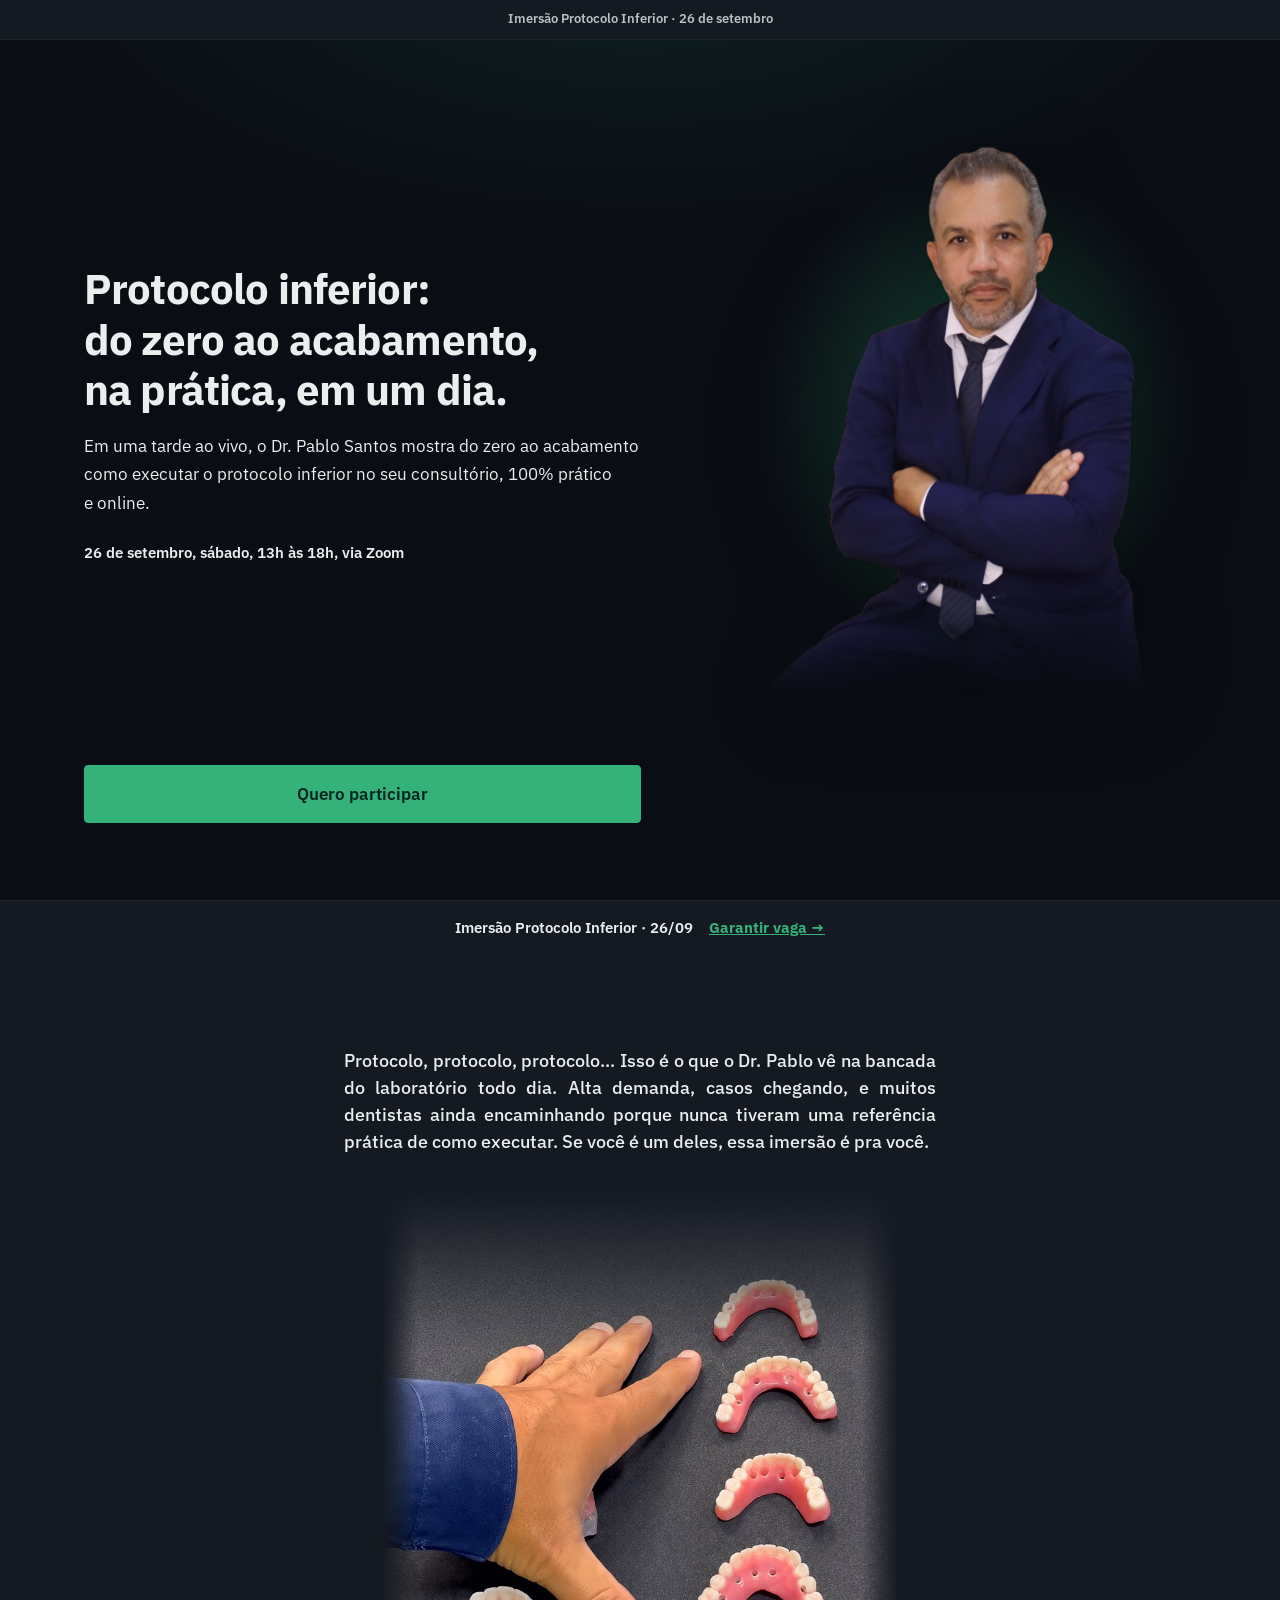
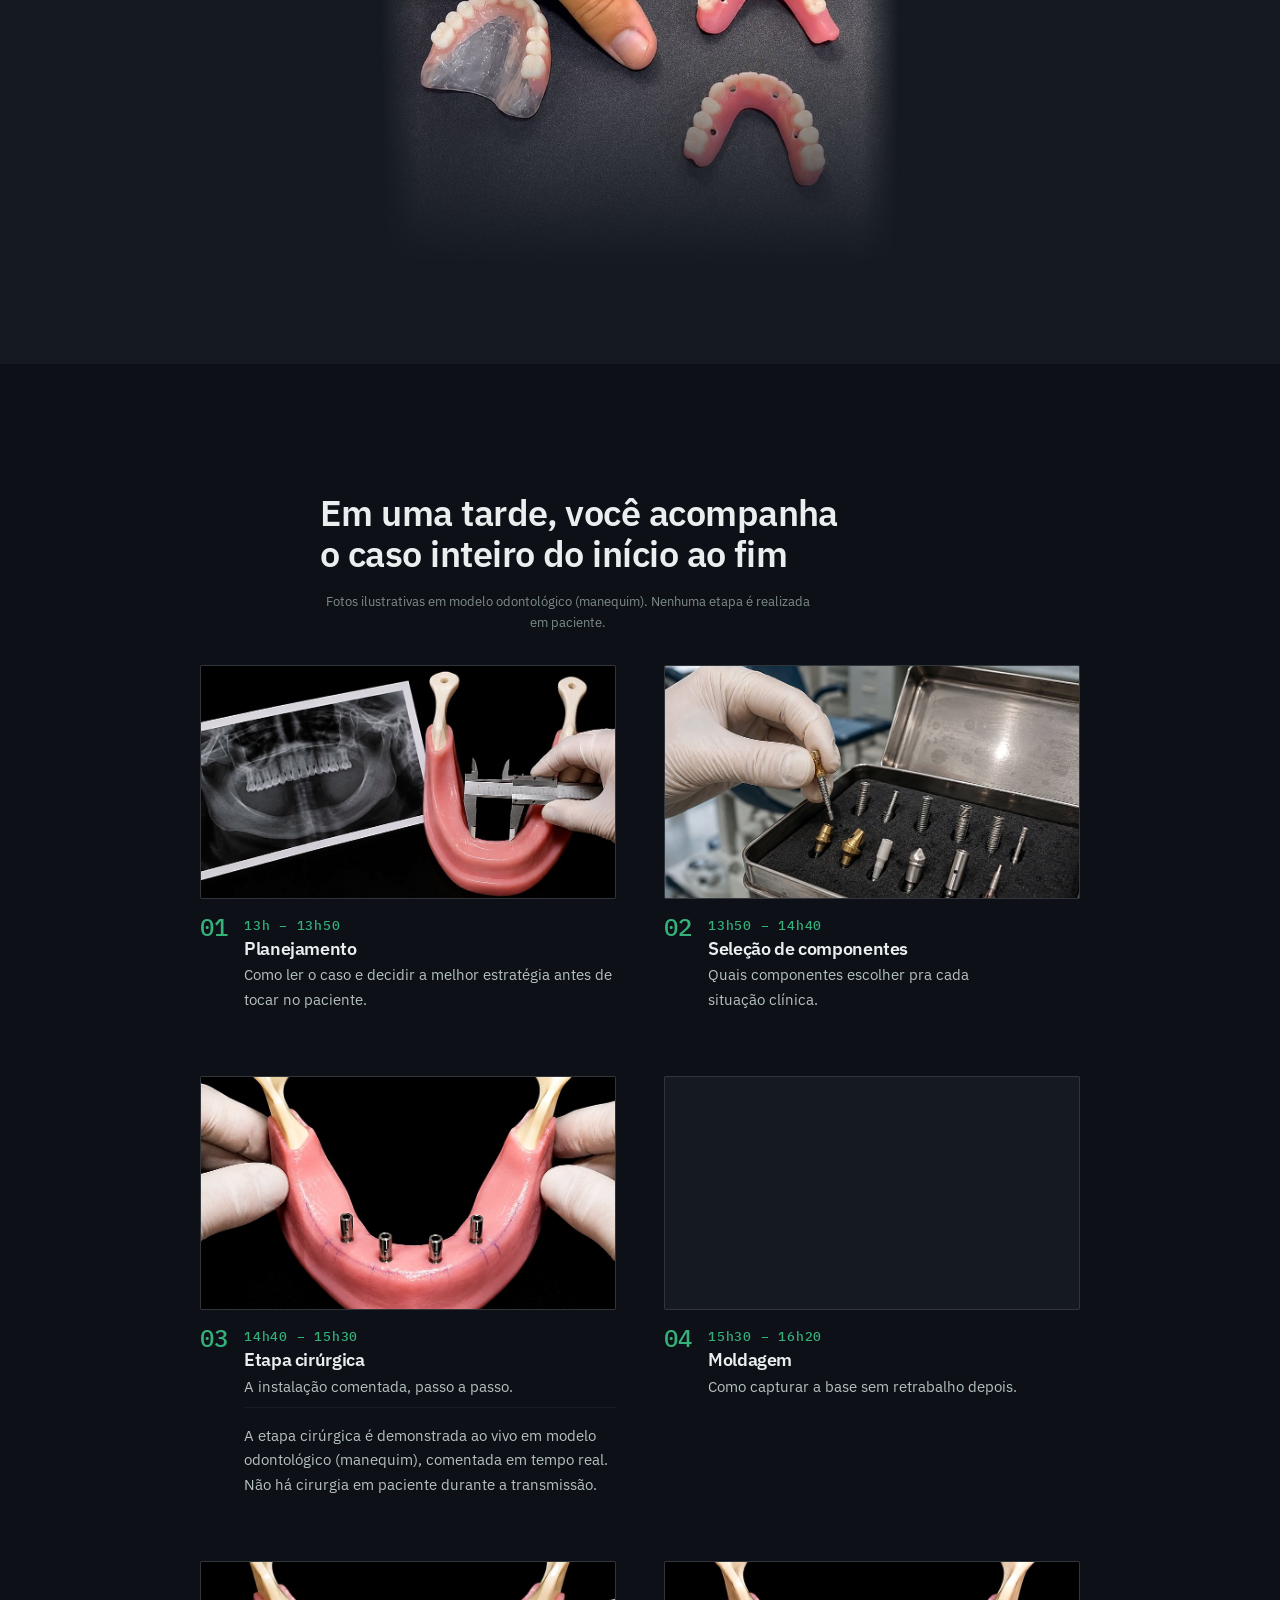
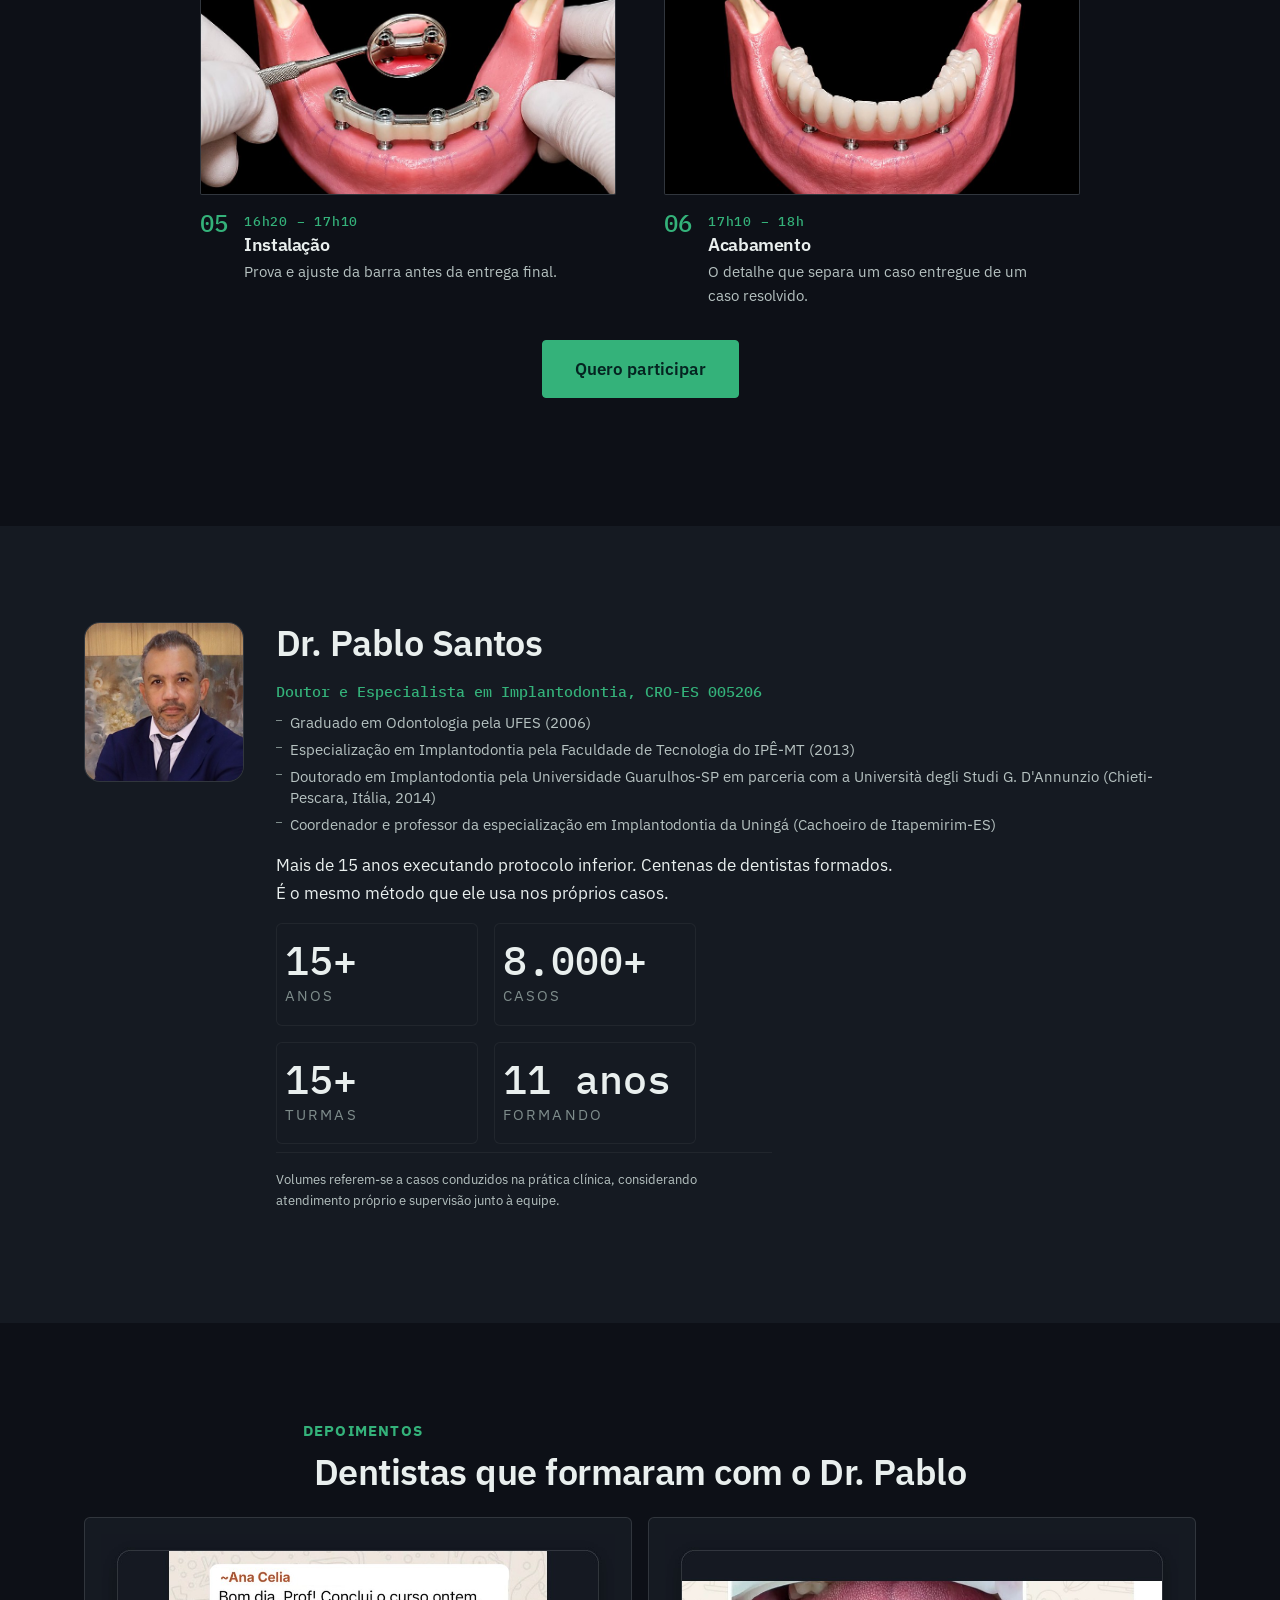
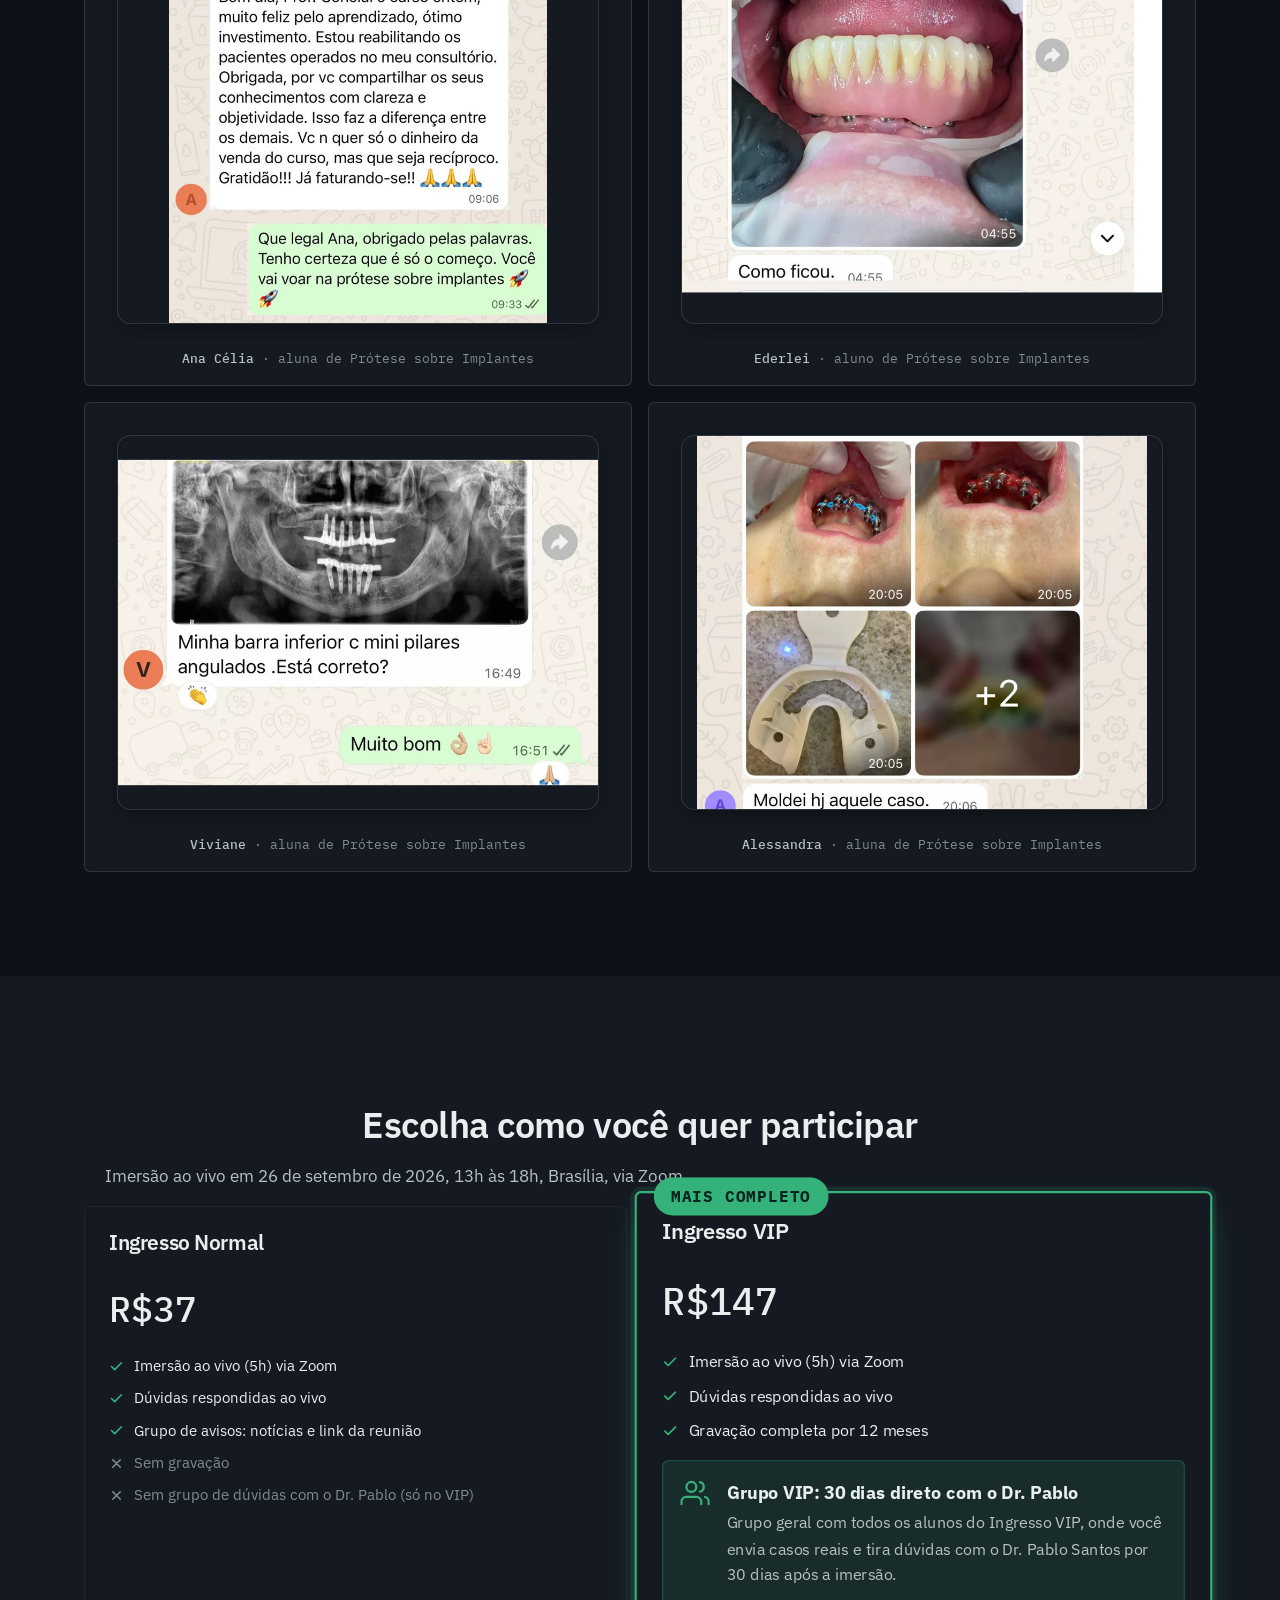
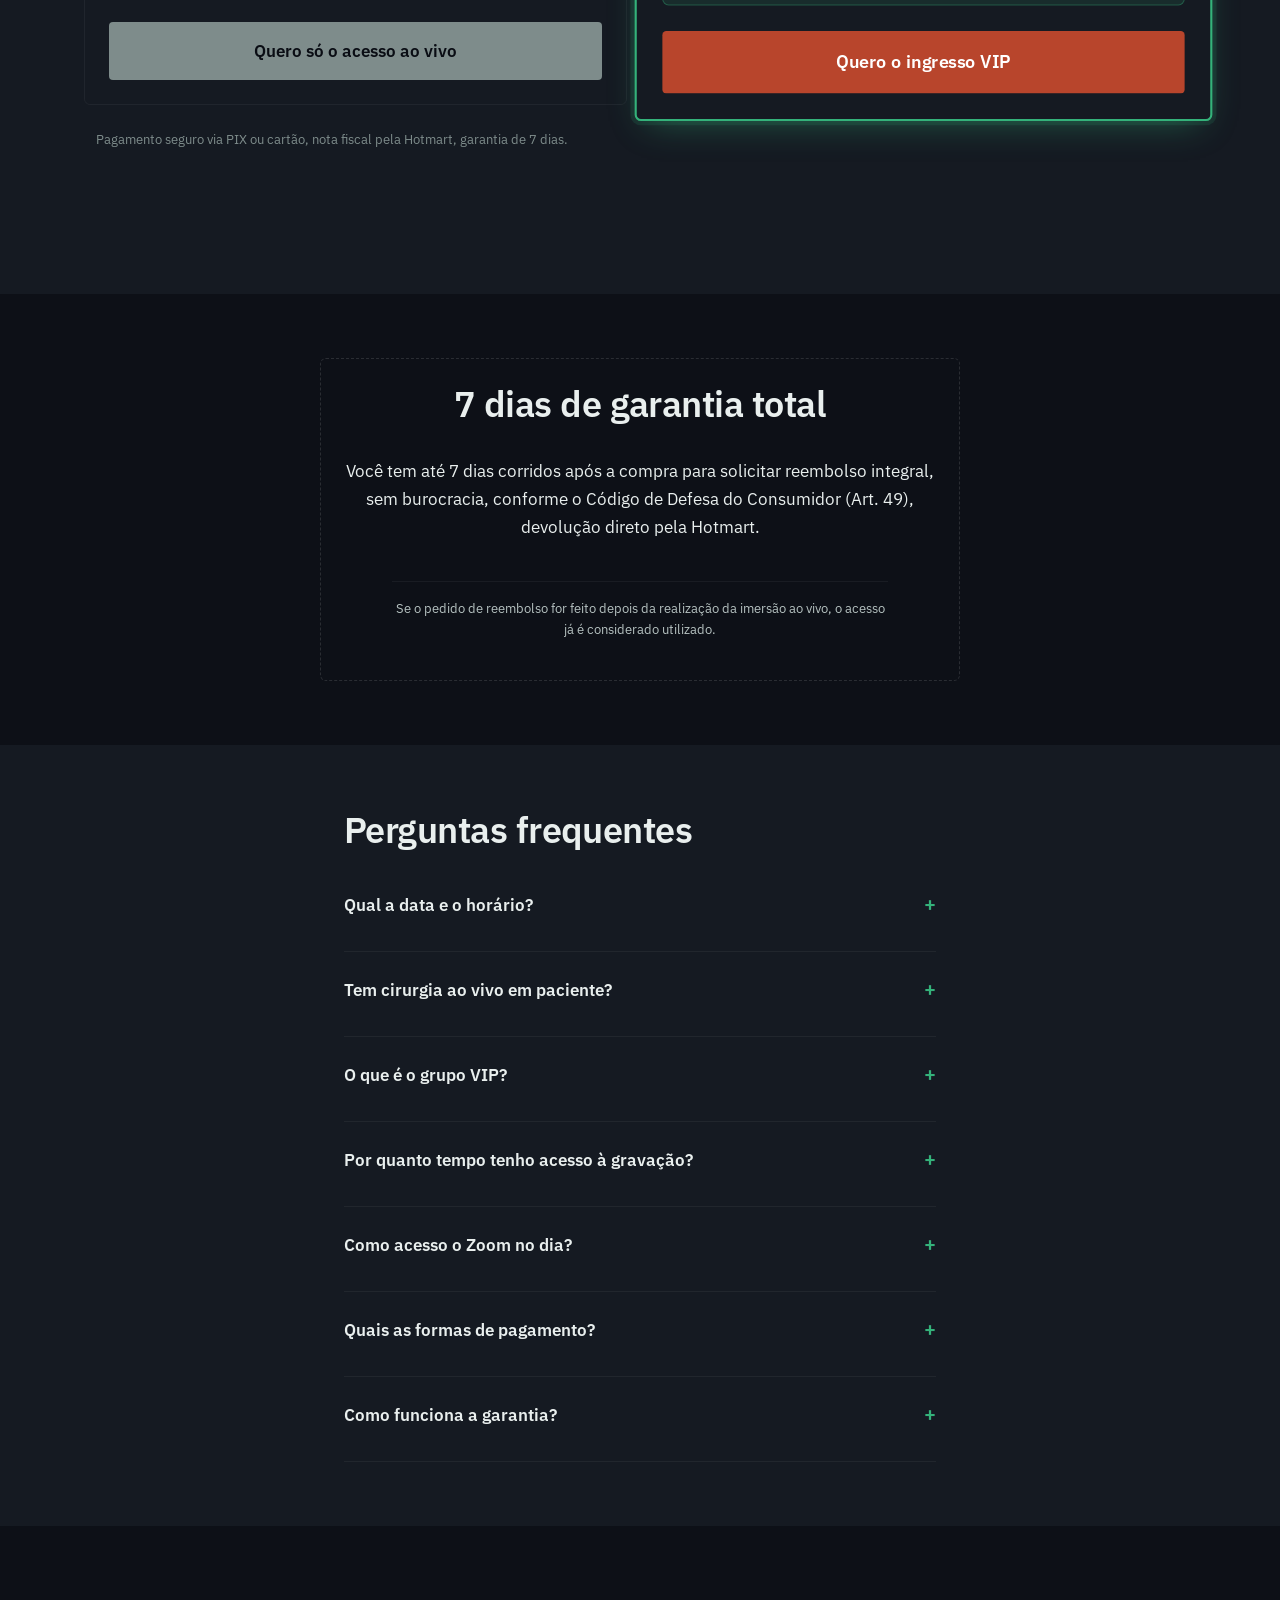
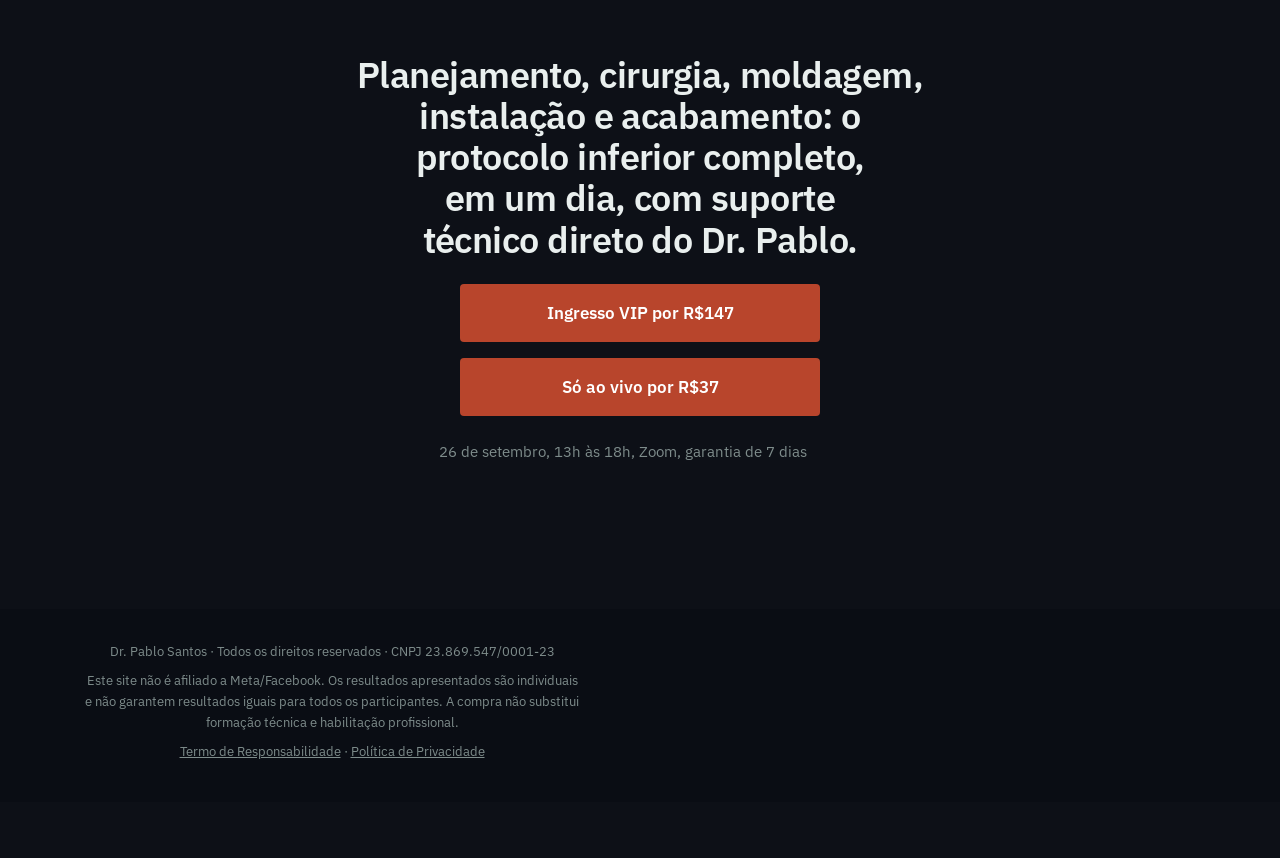
==== commit ab2e4fc5: "Foto do Dr. Pablo na página A, remove item de material das ofertas, ajustes de hero - Página A (inde" ====
--- a/index.html
+++ b/index.html
@@ -243,10 +243,19 @@
    fora da primeira tela. Desktop: grid 7/5, foto na coluna 2 alinhada
    pelo topo, resto empilhado na coluna 1 na mesma ordem do DOM. */
 .hero{background:radial-gradient(ellipse 70% 45% at 50% -10%, var(--petroleo-dim) 0%, transparent 70%), var(--grafite-900);padding:var(--py-lg) 0;position:relative}
+.hero__media-wrap{
+  position:relative;display:flex;justify-content:center;margin:var(--space-3) 0;
+  filter:drop-shadow(0 20px 40px rgba(0,0,0,0.5));
+}
 .hero__media{
-  display:block;width:100%;height:auto;aspect-ratio:470/552;object-fit:cover;
-  background:var(--superficie);border:1px solid var(--border-strong);border-radius:20px;
-  margin:var(--space-3) 0;
+  display:block;width:220px;max-width:100%;height:auto;
+  -webkit-mask-image:linear-gradient(to bottom, black 78%, transparent 100%);
+  mask-image:linear-gradient(to bottom, black 78%, transparent 100%);
+}
+.hero__media-glow{
+  position:absolute;inset:-25% -15%;z-index:-1;
+  background:radial-gradient(closest-side, rgba(52,178,122,0.35), transparent 70%);
+  filter:blur(10px);
 }
 .hero__data-strip{
   color:var(--texto);font-size:var(--text-sm);font-weight:600;margin:var(--space-3) 0 0;
@@ -438,10 +447,13 @@
      revertendo a versão anterior (que ficava sempre empilhado). */
   .hero__grid{display:grid;grid-template-columns:1.1fr 1fr;gap:var(--space-6);align-items:center}
   .hero__lead{max-width:560px;margin:0;text-align:left}
+  .hero__media-wrap{display:block;margin:0 0 0 auto;max-width:440px}
   .hero__media{
-    max-width:400px;margin:0 0 0 auto;
-    box-shadow:0 0 110px 26px var(--petroleo-dim), 0 0 44px 10px rgba(52,178,122,0.16);
+    width:100%;
+    -webkit-mask-image:linear-gradient(to bottom, black 82%, transparent 100%);
+    mask-image:linear-gradient(to bottom, black 82%, transparent 100%);
   }
+  .hero__media-glow{inset:-15% -20%}
   .hero__action{max-width:560px;margin:var(--space-3) 0 0}
   /* O clamp fluido de --t-display é calibrado pra largura total da
      viewport; numa coluna mais estreita isso ainda estoura em telas bem
@@ -519,7 +531,10 @@
       </div>
     </div>
 
-    <img class="hero__media" src="dr-pablo-2.jpg" alt="Dr. Pablo Santos" width="470" height="552" loading="eager" fetchpriority="high" decoding="async">
+    <div class="hero__media-wrap">
+      <div class="hero__media-glow" aria-hidden="true"></div>
+      <img class="hero__media" src="dr-pablo-hero-bg.webp" alt="Dr. Pablo Santos" width="2000" height="2533" loading="eager" fetchpriority="high" decoding="async">
+    </div>
 
     <div class="hero__action">
       <a href="#ofertas" class="btn btn--nav btn--block" data-track="cta-hero">Quero participar</a>
@@ -652,7 +667,6 @@
         <ul>
           <li><svg class="icon" viewBox="0 0 24 24" fill="none" stroke="currentColor" stroke-width="2.5" stroke-linecap="round" stroke-linejoin="round" aria-hidden="true"><path d="M20 6 9 17l-5-5"/></svg> Imersão ao vivo (5h) via Zoom</li>
           <li><svg class="icon" viewBox="0 0 24 24" fill="none" stroke="currentColor" stroke-width="2.5" stroke-linecap="round" stroke-linejoin="round" aria-hidden="true"><path d="M20 6 9 17l-5-5"/></svg> Dúvidas respondidas ao vivo</li>
-          <li><svg class="icon" viewBox="0 0 24 24" fill="none" stroke="currentColor" stroke-width="2.5" stroke-linecap="round" stroke-linejoin="round" aria-hidden="true"><path d="M20 6 9 17l-5-5"/></svg> Material de apoio clínico</li>
           <li><svg class="icon" viewBox="0 0 24 24" fill="none" stroke="currentColor" stroke-width="2.5" stroke-linecap="round" stroke-linejoin="round" aria-hidden="true"><path d="M20 6 9 17l-5-5"/></svg> Grupo de avisos: notícias e link da reunião</li>
           <li class="no"><svg class="icon" viewBox="0 0 24 24" fill="none" stroke="currentColor" stroke-width="2.5" stroke-linecap="round" stroke-linejoin="round" aria-hidden="true"><path d="M18 6 6 18M6 6l12 12"/></svg> Sem gravação</li>
           <li class="no"><svg class="icon" viewBox="0 0 24 24" fill="none" stroke="currentColor" stroke-width="2.5" stroke-linecap="round" stroke-linejoin="round" aria-hidden="true"><path d="M18 6 6 18M6 6l12 12"/></svg> Sem grupo de dúvidas com o Dr. Pablo (só no VIP)</li>
@@ -666,9 +680,7 @@
         <ul>
           <li><svg class="icon" viewBox="0 0 24 24" fill="none" stroke="currentColor" stroke-width="2.5" stroke-linecap="round" stroke-linejoin="round" aria-hidden="true"><path d="M20 6 9 17l-5-5"/></svg> Imersão ao vivo (5h) via Zoom</li>
           <li><svg class="icon" viewBox="0 0 24 24" fill="none" stroke="currentColor" stroke-width="2.5" stroke-linecap="round" stroke-linejoin="round" aria-hidden="true"><path d="M20 6 9 17l-5-5"/></svg> Dúvidas respondidas ao vivo</li>
-          <li><svg class="icon" viewBox="0 0 24 24" fill="none" stroke="currentColor" stroke-width="2.5" stroke-linecap="round" stroke-linejoin="round" aria-hidden="true"><path d="M20 6 9 17l-5-5"/></svg> Material de apoio clínico</li>
           <li><svg class="icon" viewBox="0 0 24 24" fill="none" stroke="currentColor" stroke-width="2.5" stroke-linecap="round" stroke-linejoin="round" aria-hidden="true"><path d="M20 6 9 17l-5-5"/></svg> Gravação completa por 12 meses</li>
-          <li><svg class="icon" viewBox="0 0 24 24" fill="none" stroke="currentColor" stroke-width="2.5" stroke-linecap="round" stroke-linejoin="round" aria-hidden="true"><path d="M20 6 9 17l-5-5"/></svg> PDF resumo do protocolo, passo a passo</li>
         </ul>
         <div class="vip-callout">
           <svg class="vip-callout__icon" viewBox="0 0 24 24" fill="none" stroke="currentColor" stroke-width="1.8" stroke-linecap="round" stroke-linejoin="round" aria-hidden="true"><path d="M17 21v-2a4 4 0 0 0-4-4H5a4 4 0 0 0-4 4v2"/><circle cx="9" cy="7" r="4"/><path d="M23 21v-2a4 4 0 0 0-3-3.87"/><path d="M16 3.13a4 4 0 0 1 0 7.75"/></svg>
--- a/mobile.css
+++ b/mobile.css
@@ -40,9 +40,7 @@
   .hero { padding-top: var(--space-2); padding-bottom: var(--space-2); }
   .hero h1 { font-size: 1.6rem; line-height: 1.15; }
   .hero p { font-size: var(--text-sm); }
-  .hero__media {
-    aspect-ratio: 470 / 552;
-    max-width: 320px;
+  .hero__media-wrap {
     margin: var(--space-3) auto var(--space-2);
   }
   .hero__data-strip { font-size: var(--text-sm); margin: var(--space-2) 0; }
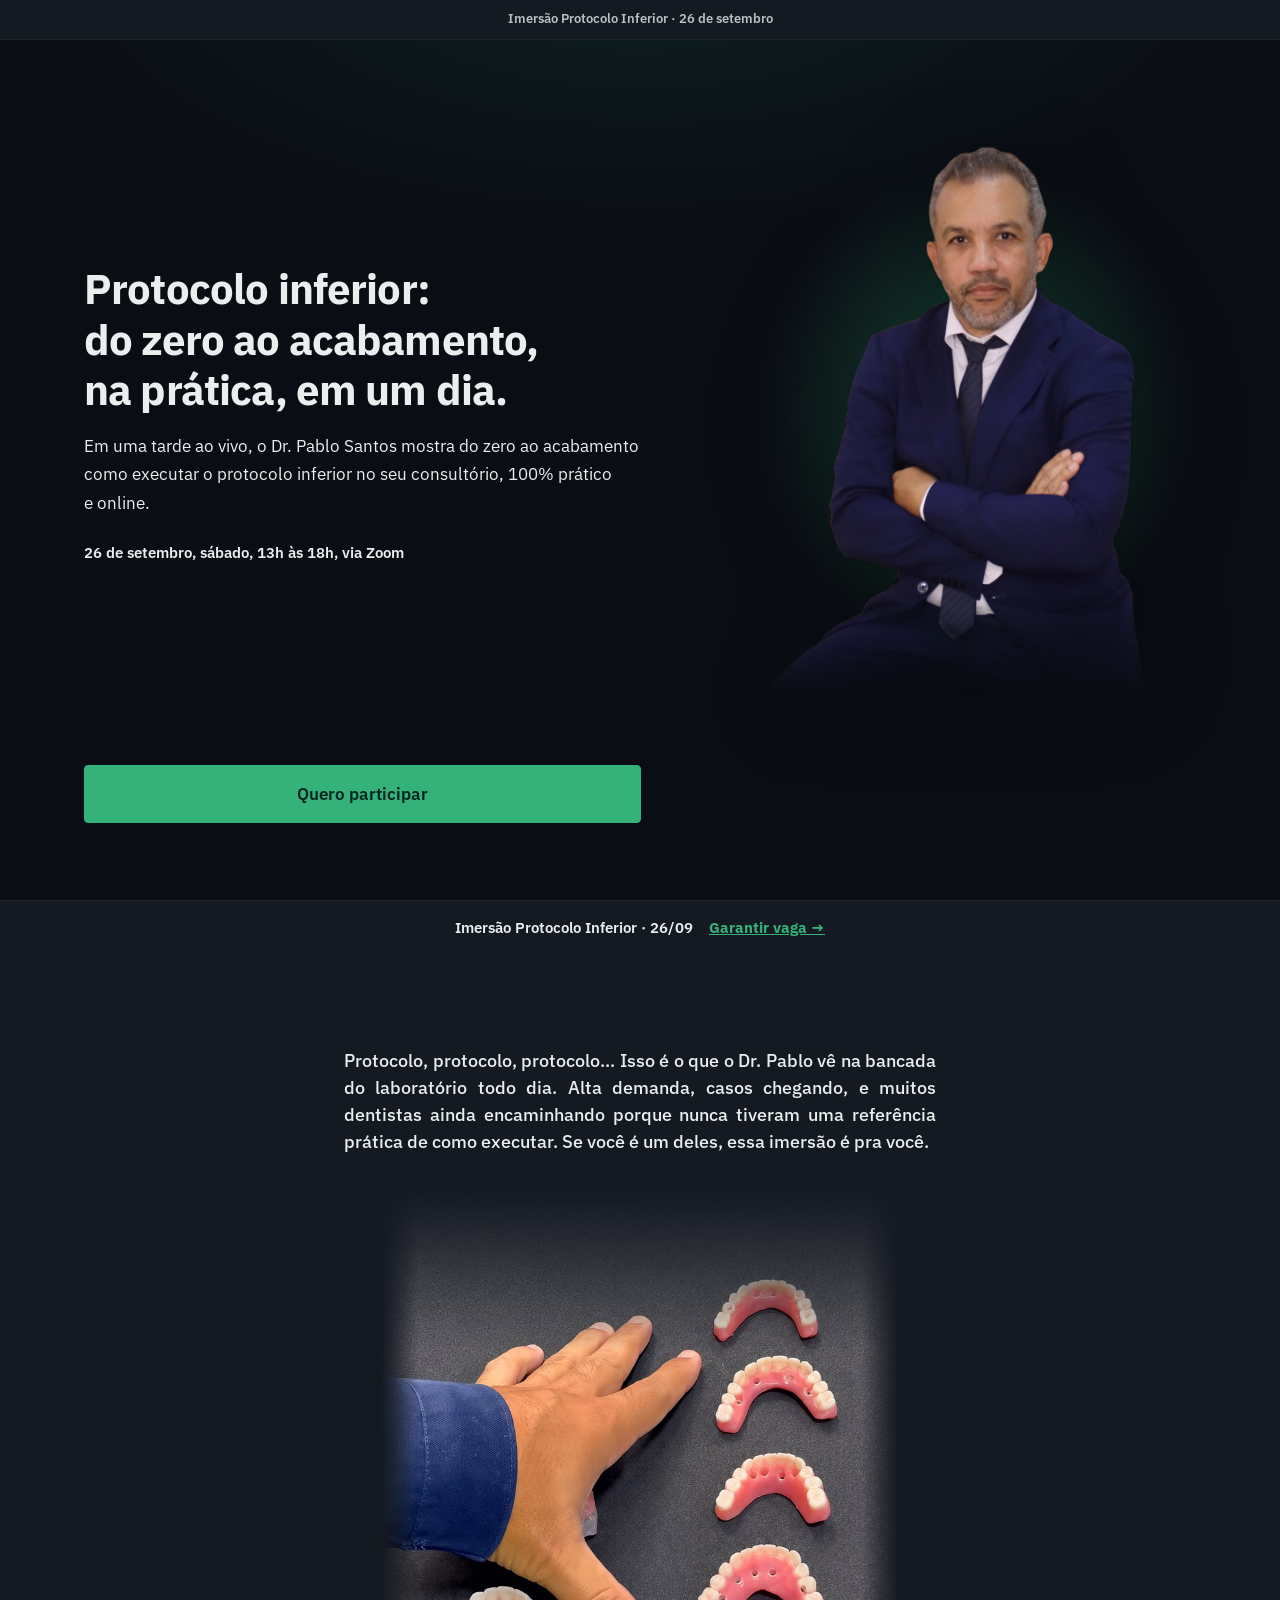
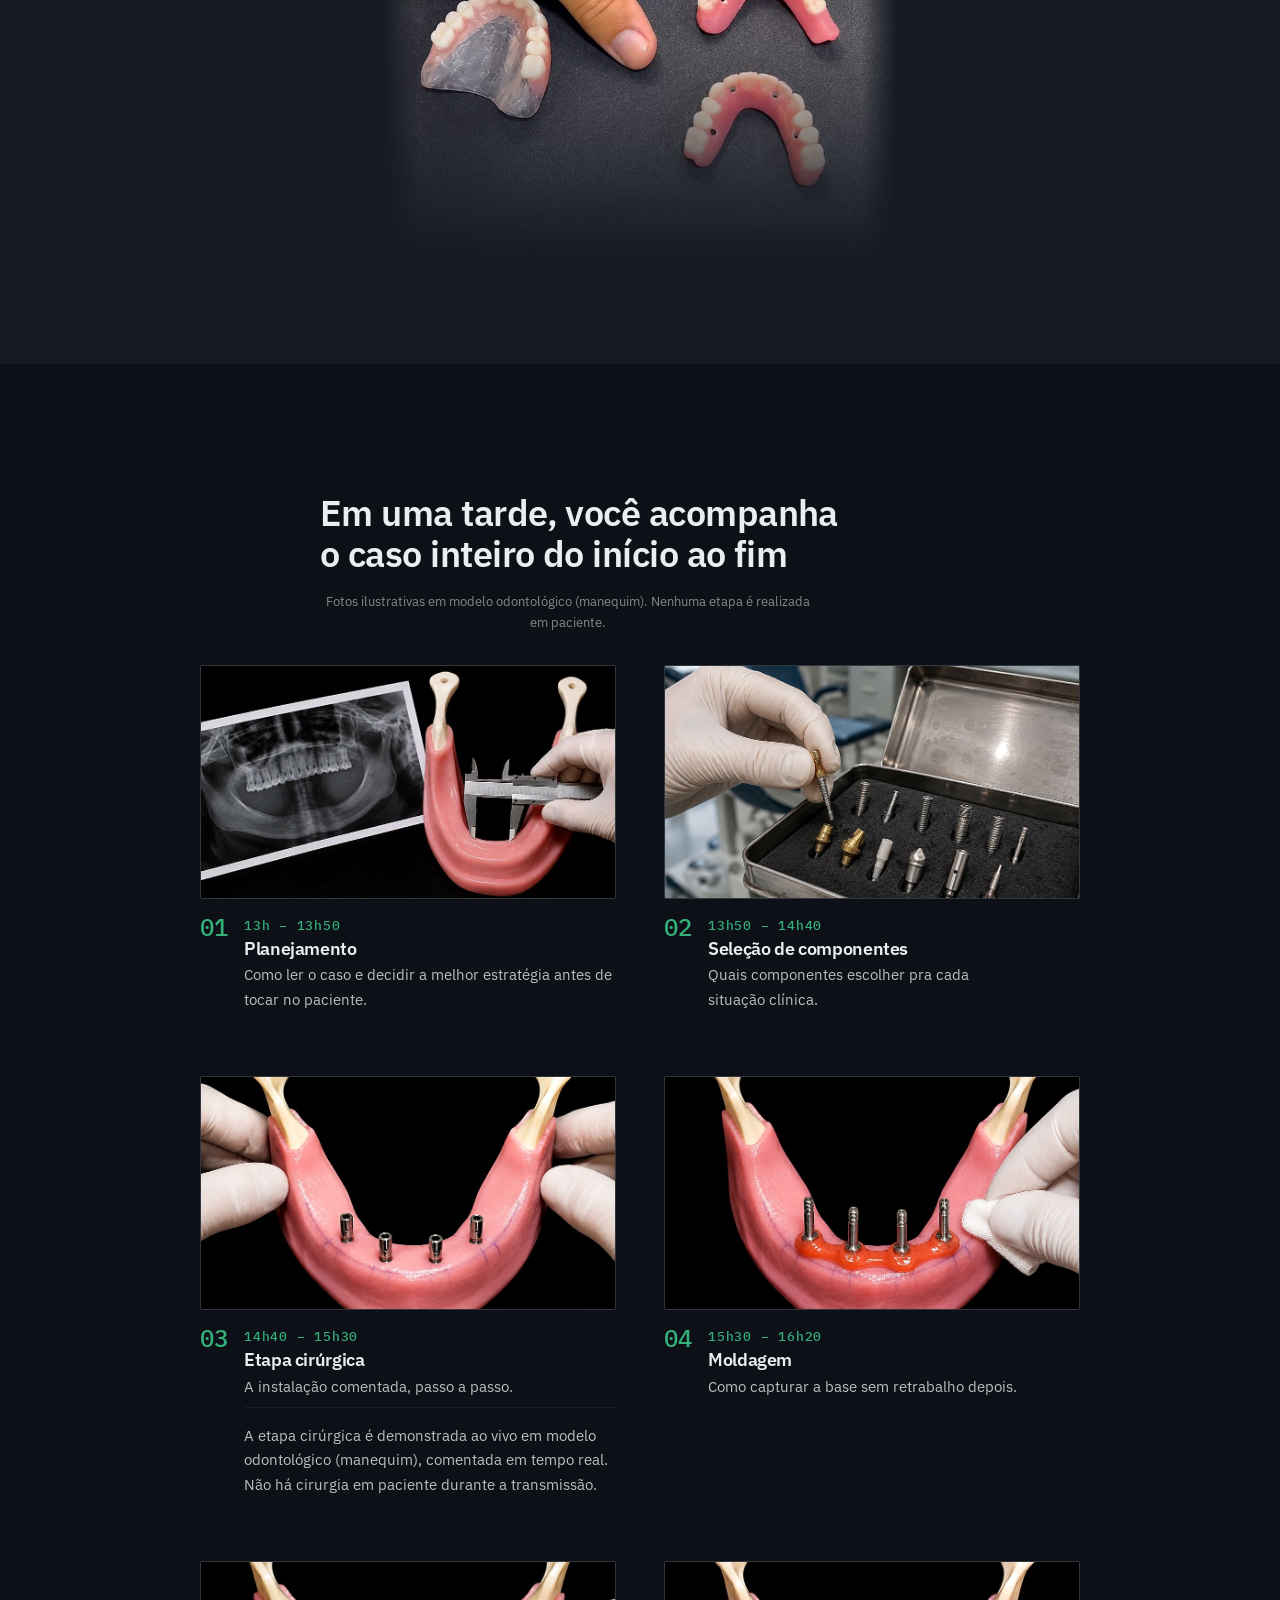
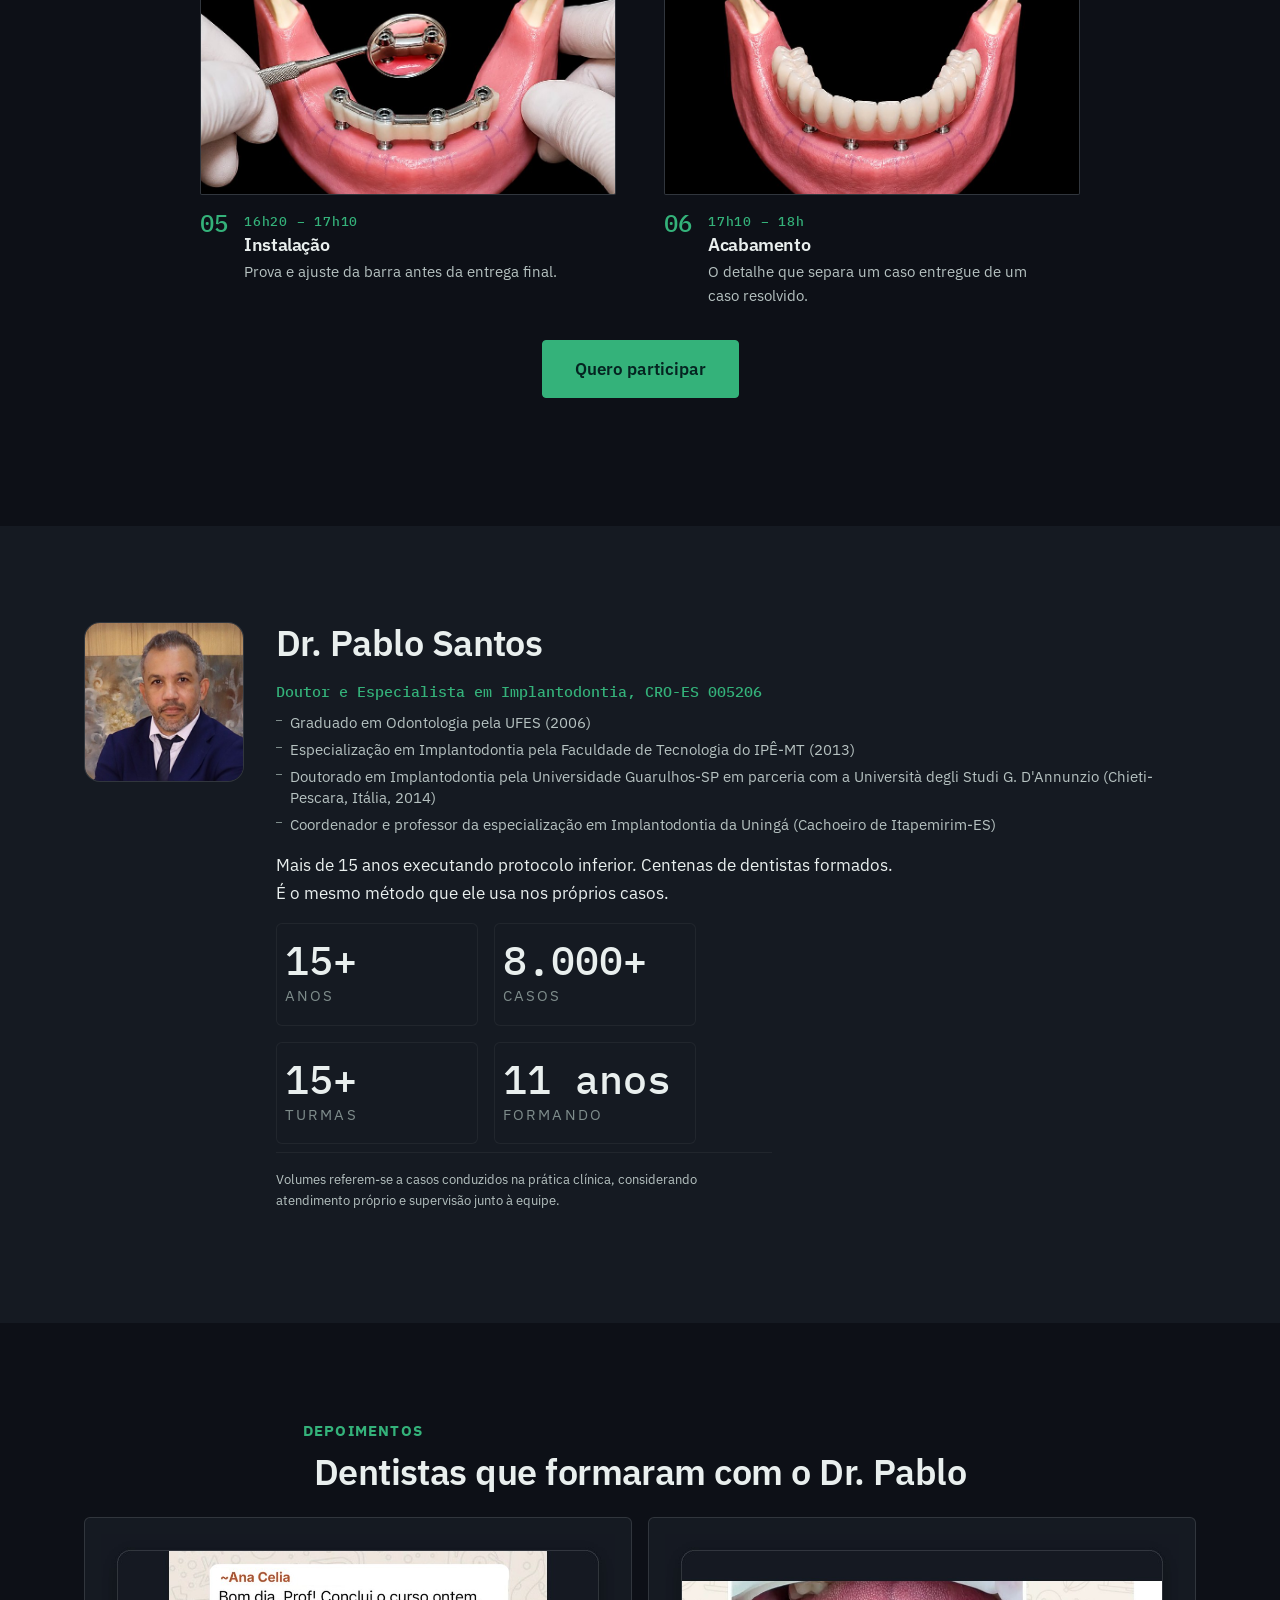
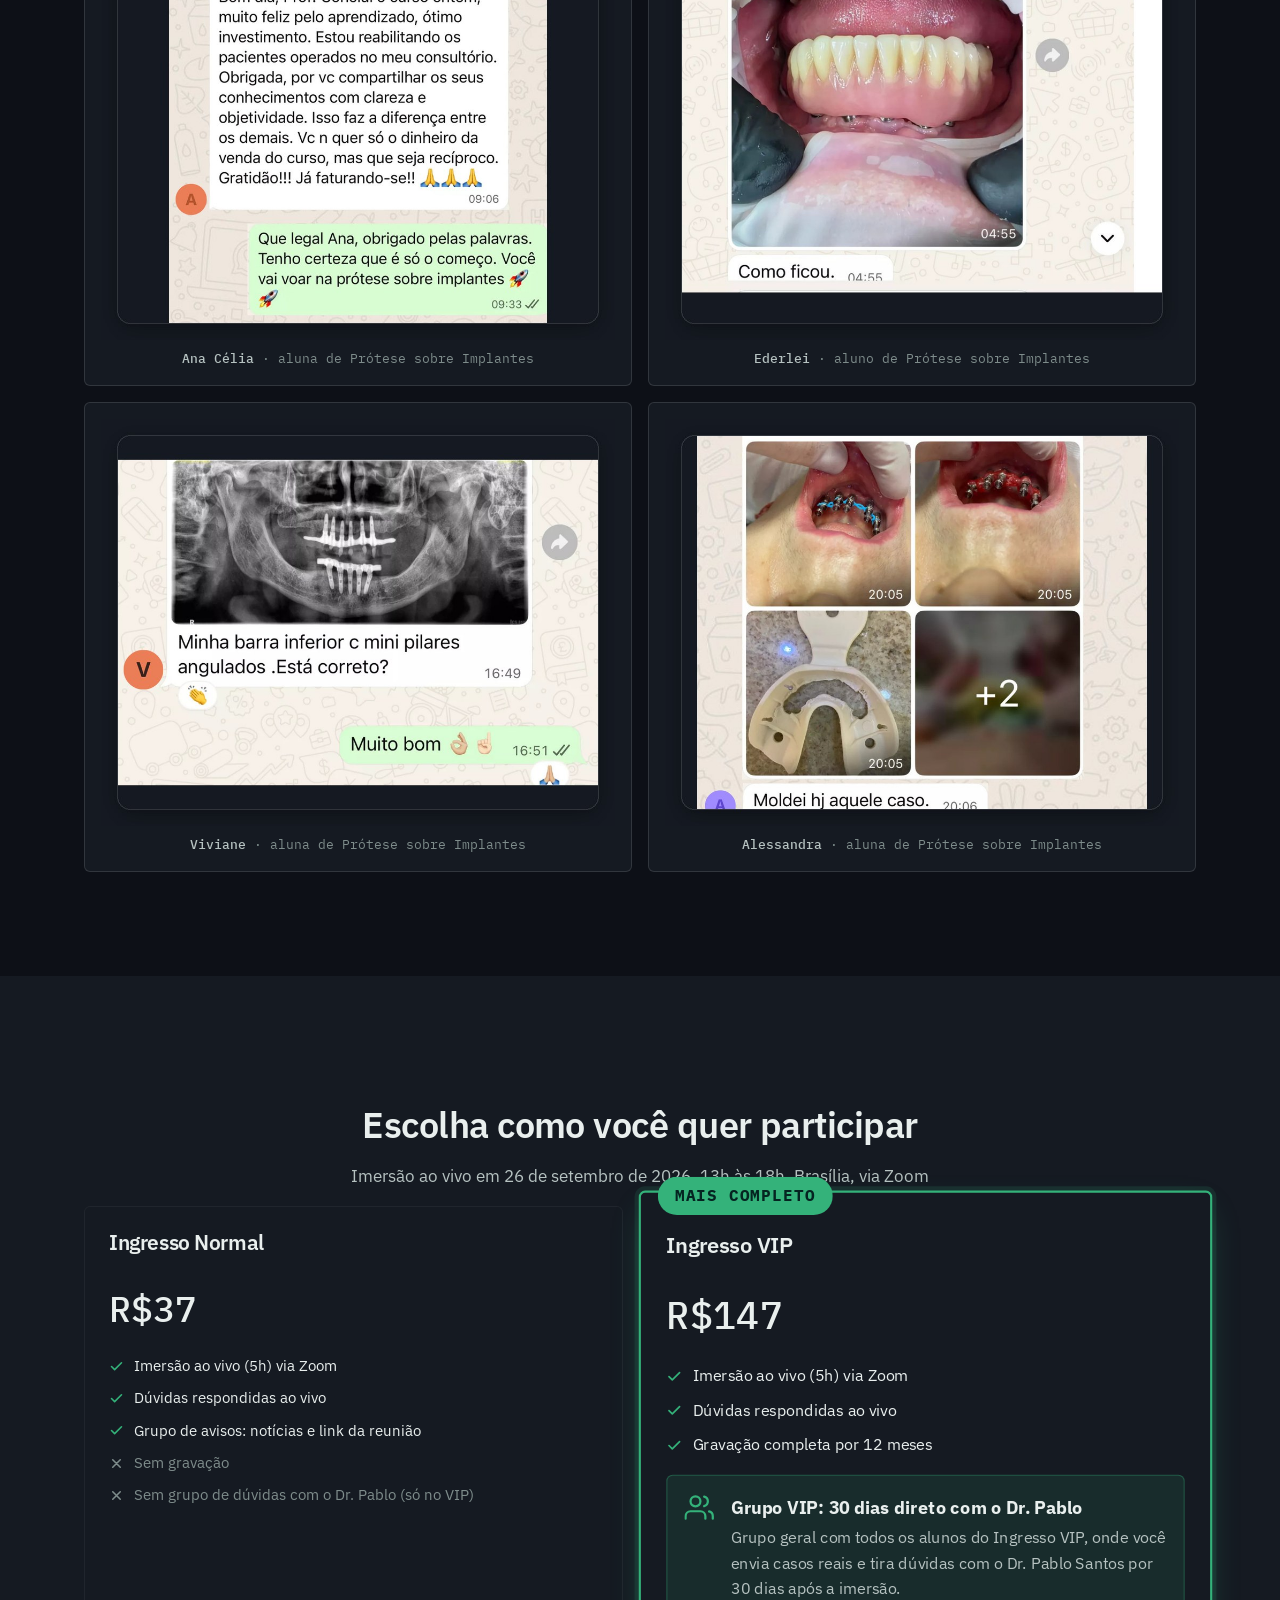
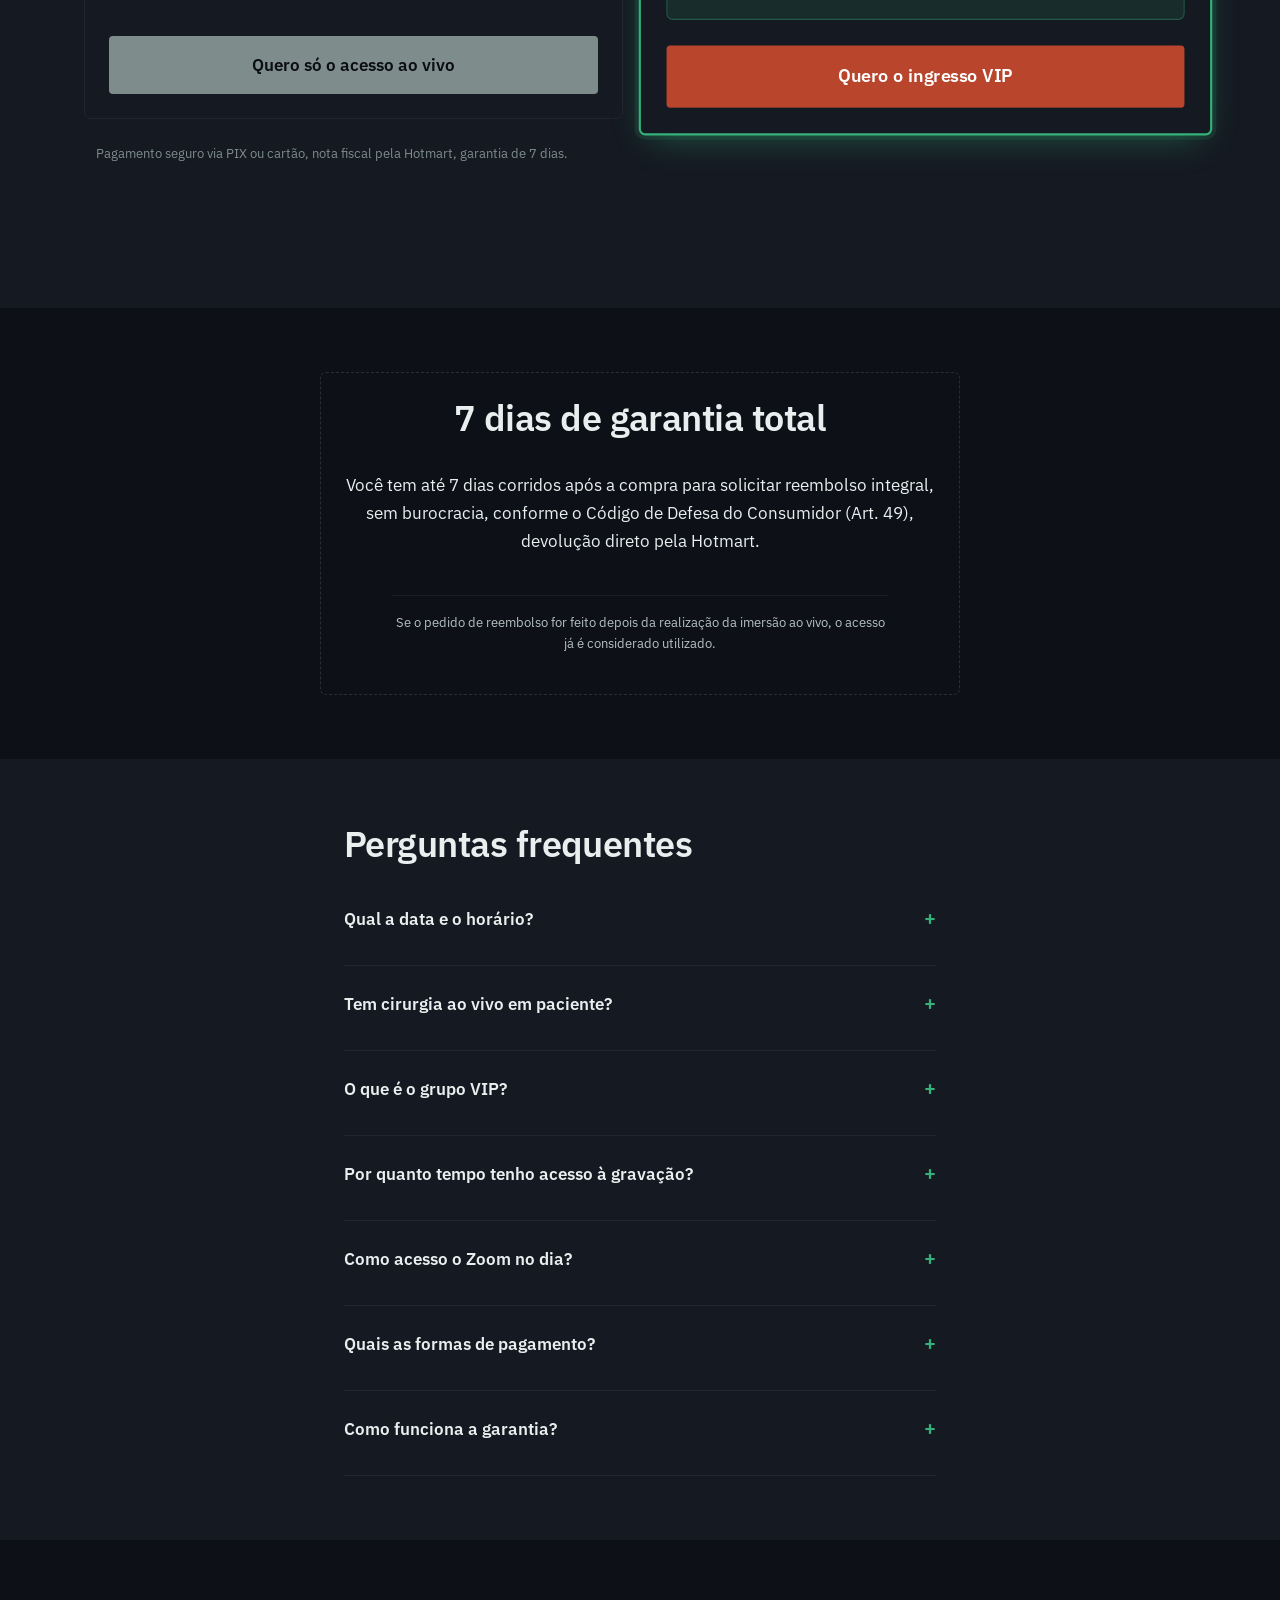
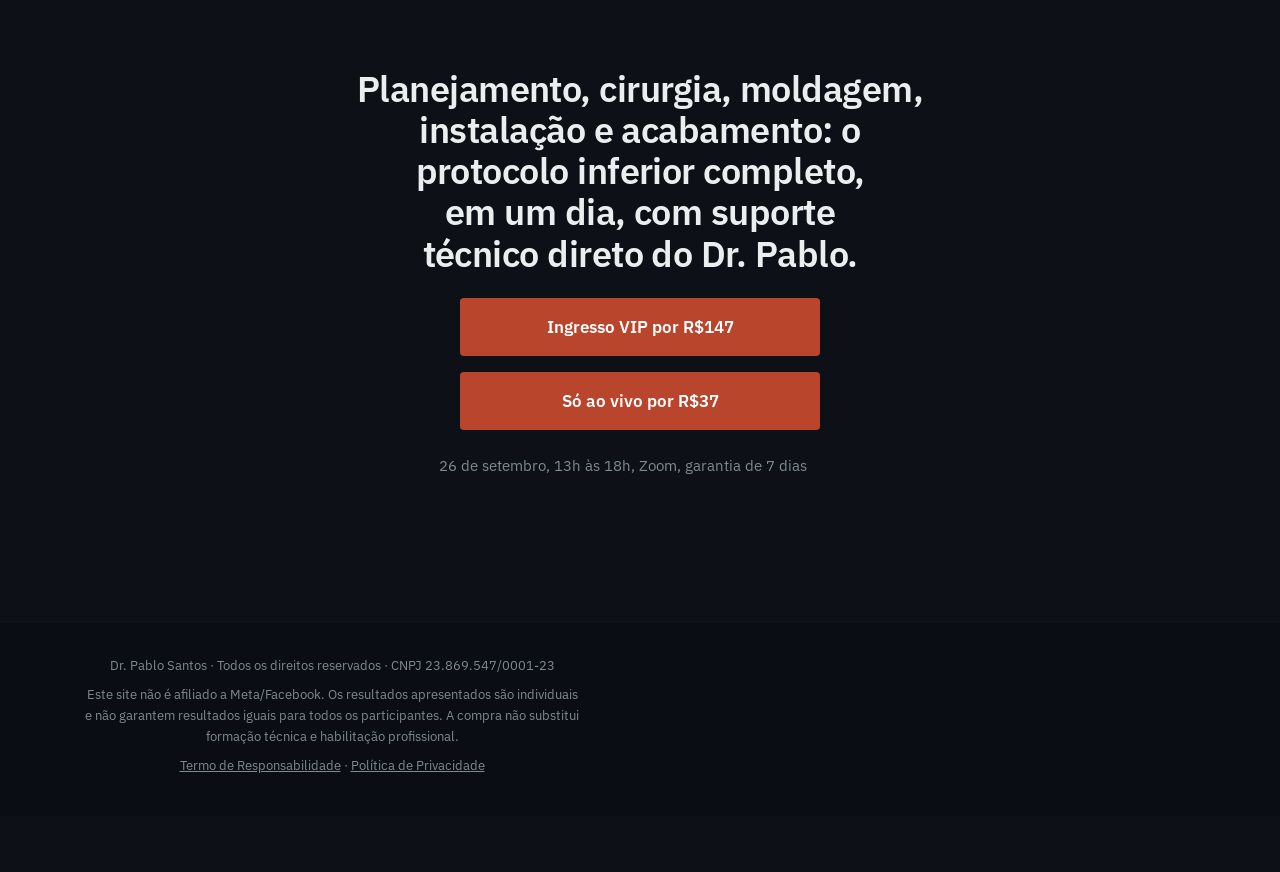
==== commit 06442bbb: "Ajustes finos de hero mobile e cards de oferta na página A, aviso de bônus na inicial - Página A: tí" ====
--- a/index.html
+++ b/index.html
@@ -350,8 +350,8 @@
 }
 
 /* Ofertas */
-.pricing-sub{color:var(--texto-dim);text-align:center;margin-bottom:var(--space-2)}
-.pricing-grid{display:flex;flex-direction:column;gap:var(--space-3);max-width:420px;margin:0 auto}
+.pricing-sub{color:var(--texto-dim);text-align:center;margin:0 auto var(--space-2)}
+.pricing-grid{display:flex;flex-direction:column;gap:var(--space-4);max-width:420px;margin:0 auto}
 /* seção 6.7: VIP recebe borda verde + fundo grafite-700; Normal fica
    transparente com borda discreta — a diferença de tratamento é o
    argumento, não precisa de mais nada pra sinalizar qual é o destaque. */
@@ -360,6 +360,7 @@
   border:2px solid var(--petroleo);
   background:var(--superficie);
   box-shadow:0 0 0 4px var(--petroleo-dim), 0 12px 32px -12px rgba(52,178,122,0.45);
+  padding-top:calc(var(--space-3) + 14px);
 }
 .pricing-card__badge{
   position:absolute;top:-15px;left:var(--space-2);background:var(--petroleo);color:#052421;
--- a/mobile.css
+++ b/mobile.css
@@ -38,8 +38,9 @@
      1. HERO — foto/vídeo compacto, preço+data já visíveis acima
      --------------------------------------------------------- */
   .hero { padding-top: var(--space-2); padding-bottom: var(--space-2); }
-  .hero h1 { font-size: 1.6rem; line-height: 1.15; }
-  .hero p { font-size: var(--text-sm); }
+  .hero__lead { text-align: center; }
+  .hero h1 { font-size: 2rem; line-height: 1.15; }
+  .hero p { font-size: var(--text-base); }
   .hero__media-wrap {
     margin: var(--space-3) auto var(--space-2);
   }
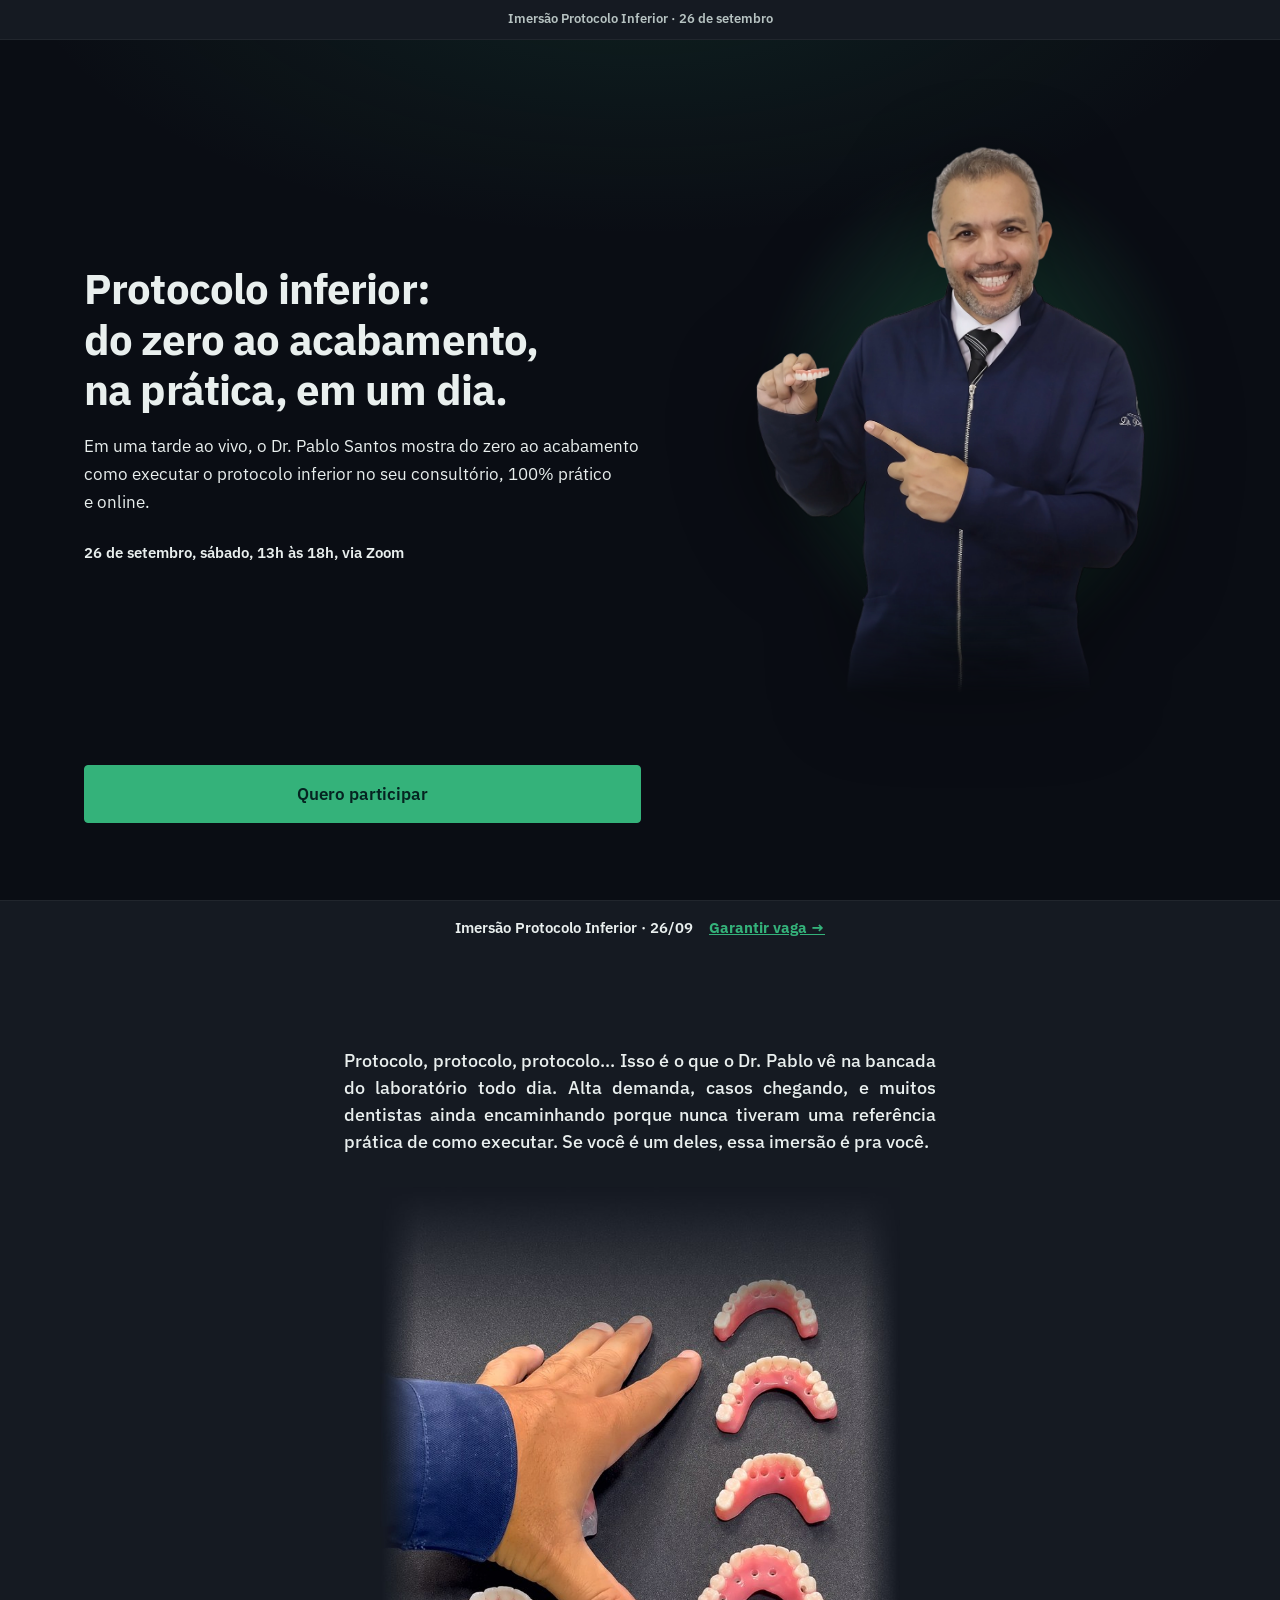
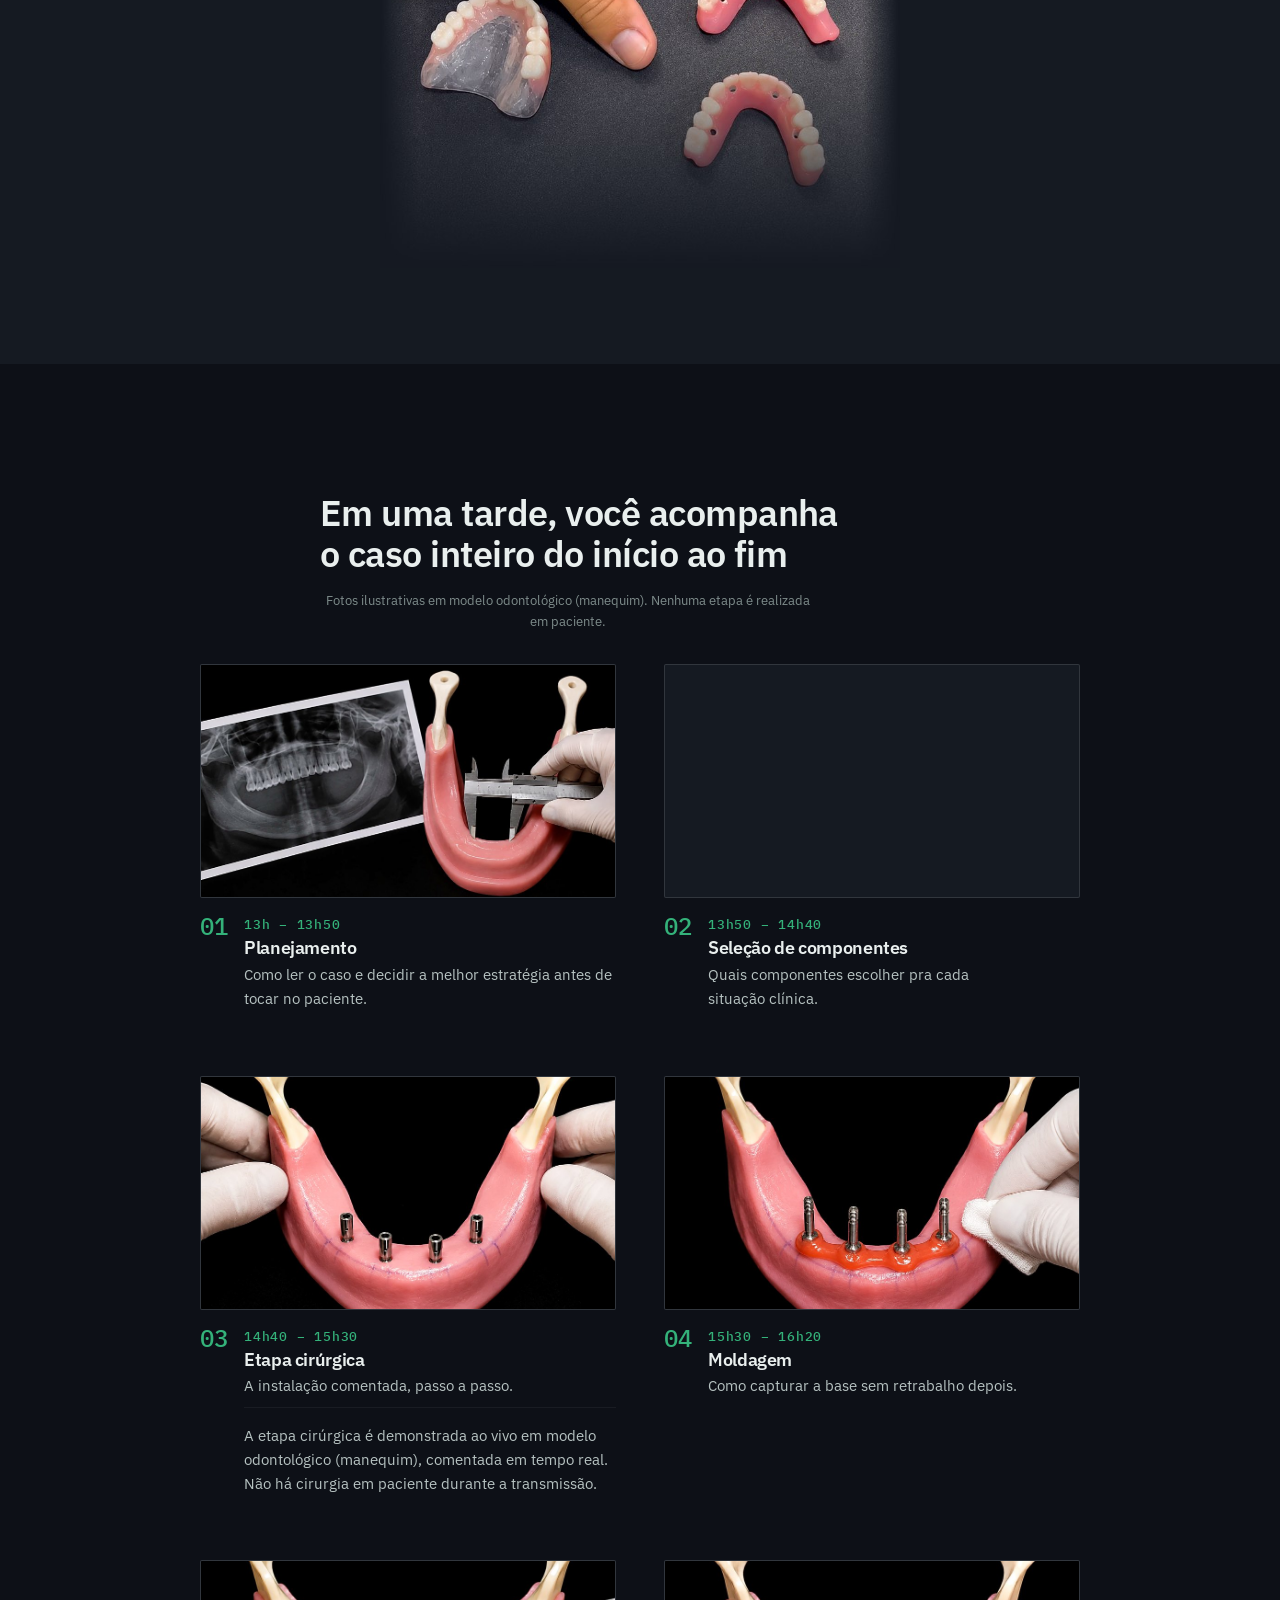
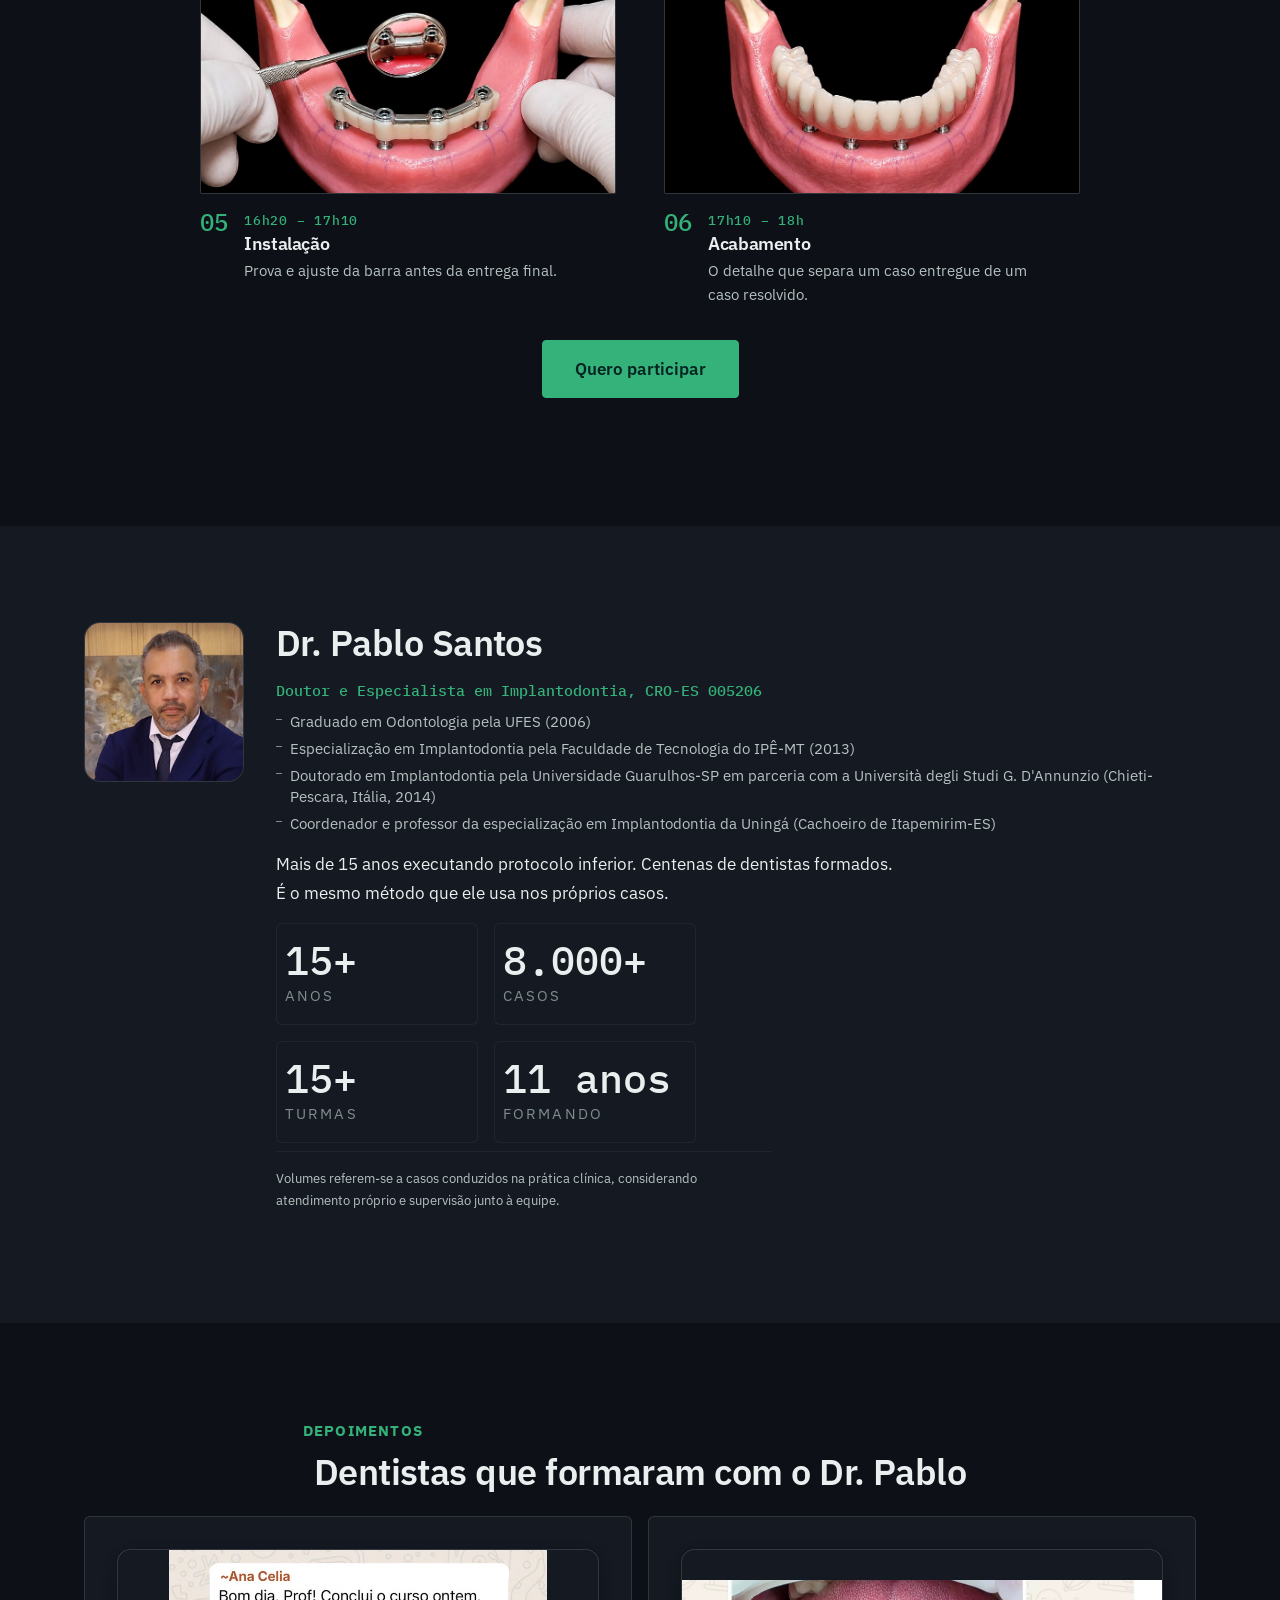
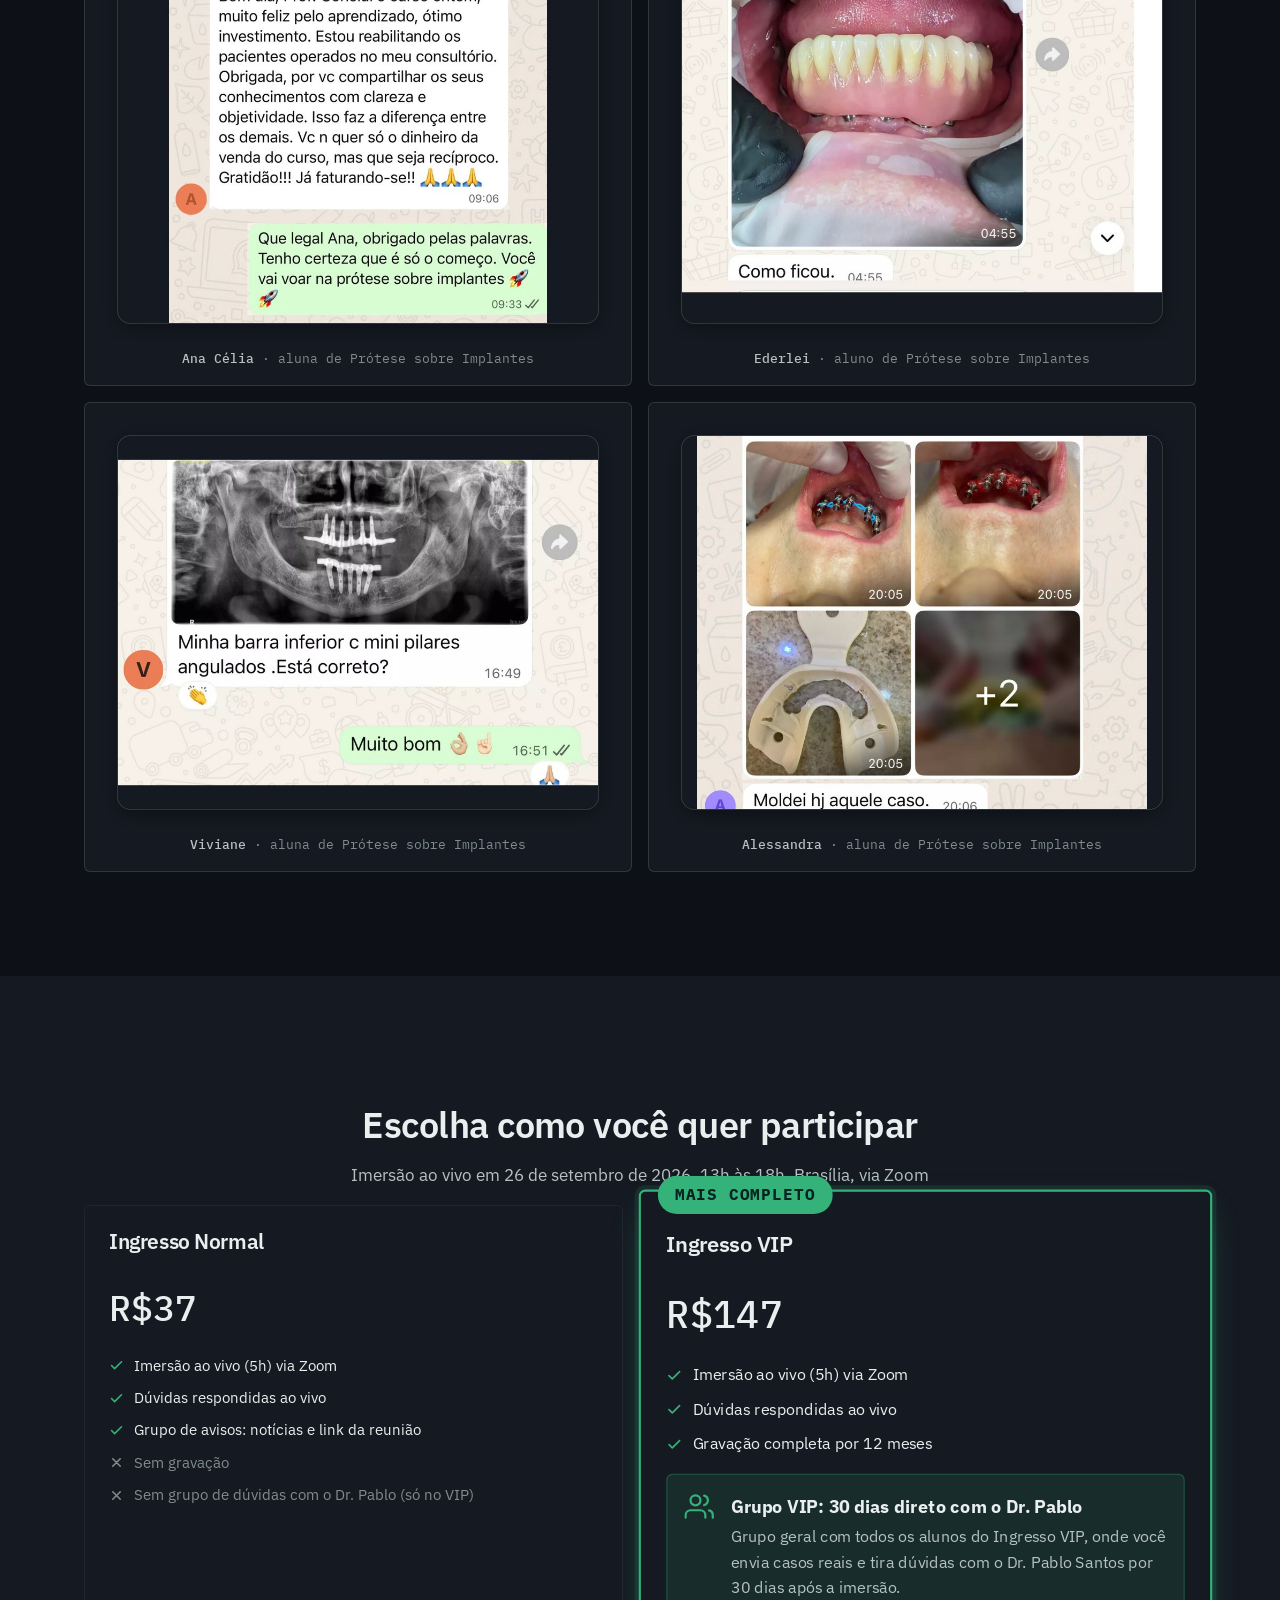
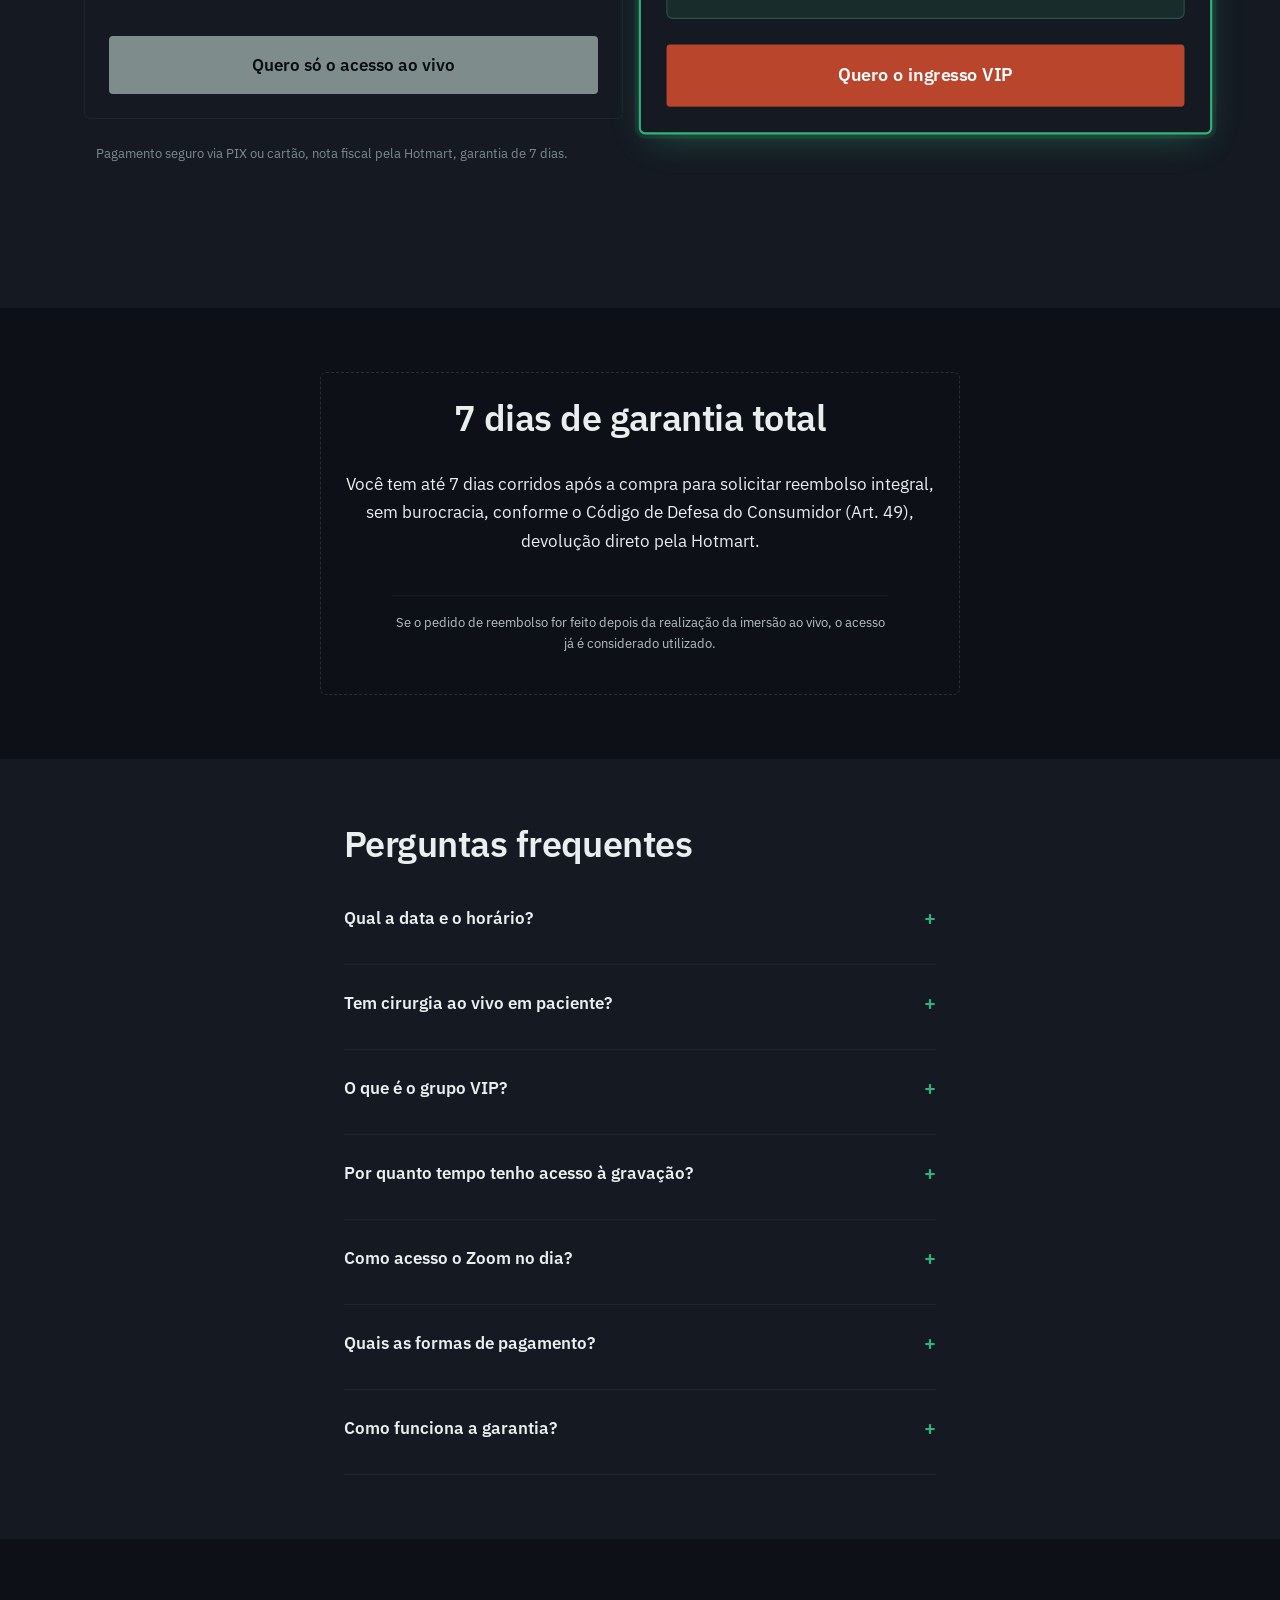
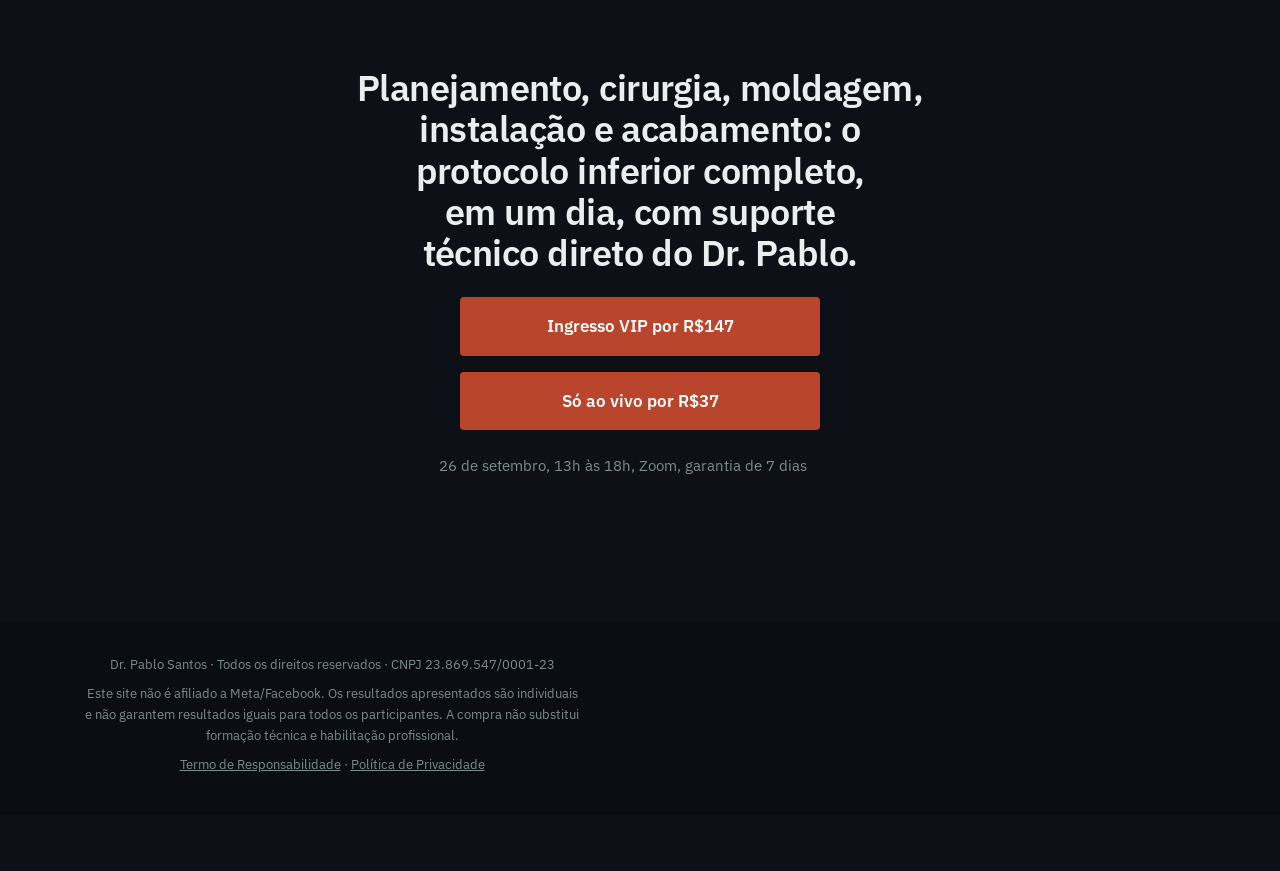
==== commit 140e3d4c: "Troca a foto do Dr. Pablo nas 3 páginas (index, principal, imersão) Nova foto: ele segurando uma pró" ====
--- a/index.html
+++ b/index.html
@@ -534,7 +534,7 @@
 
     <div class="hero__media-wrap">
       <div class="hero__media-glow" aria-hidden="true"></div>
-      <img class="hero__media" src="dr-pablo-hero-bg.webp" alt="Dr. Pablo Santos" width="2000" height="2533" loading="eager" fetchpriority="high" decoding="async">
+      <img class="hero__media" src="dr-pablo-hero-bg.webp" alt="Dr. Pablo Santos" width="2000" height="2531" loading="eager" fetchpriority="high" decoding="async">
     </div>
 
     <div class="hero__action">
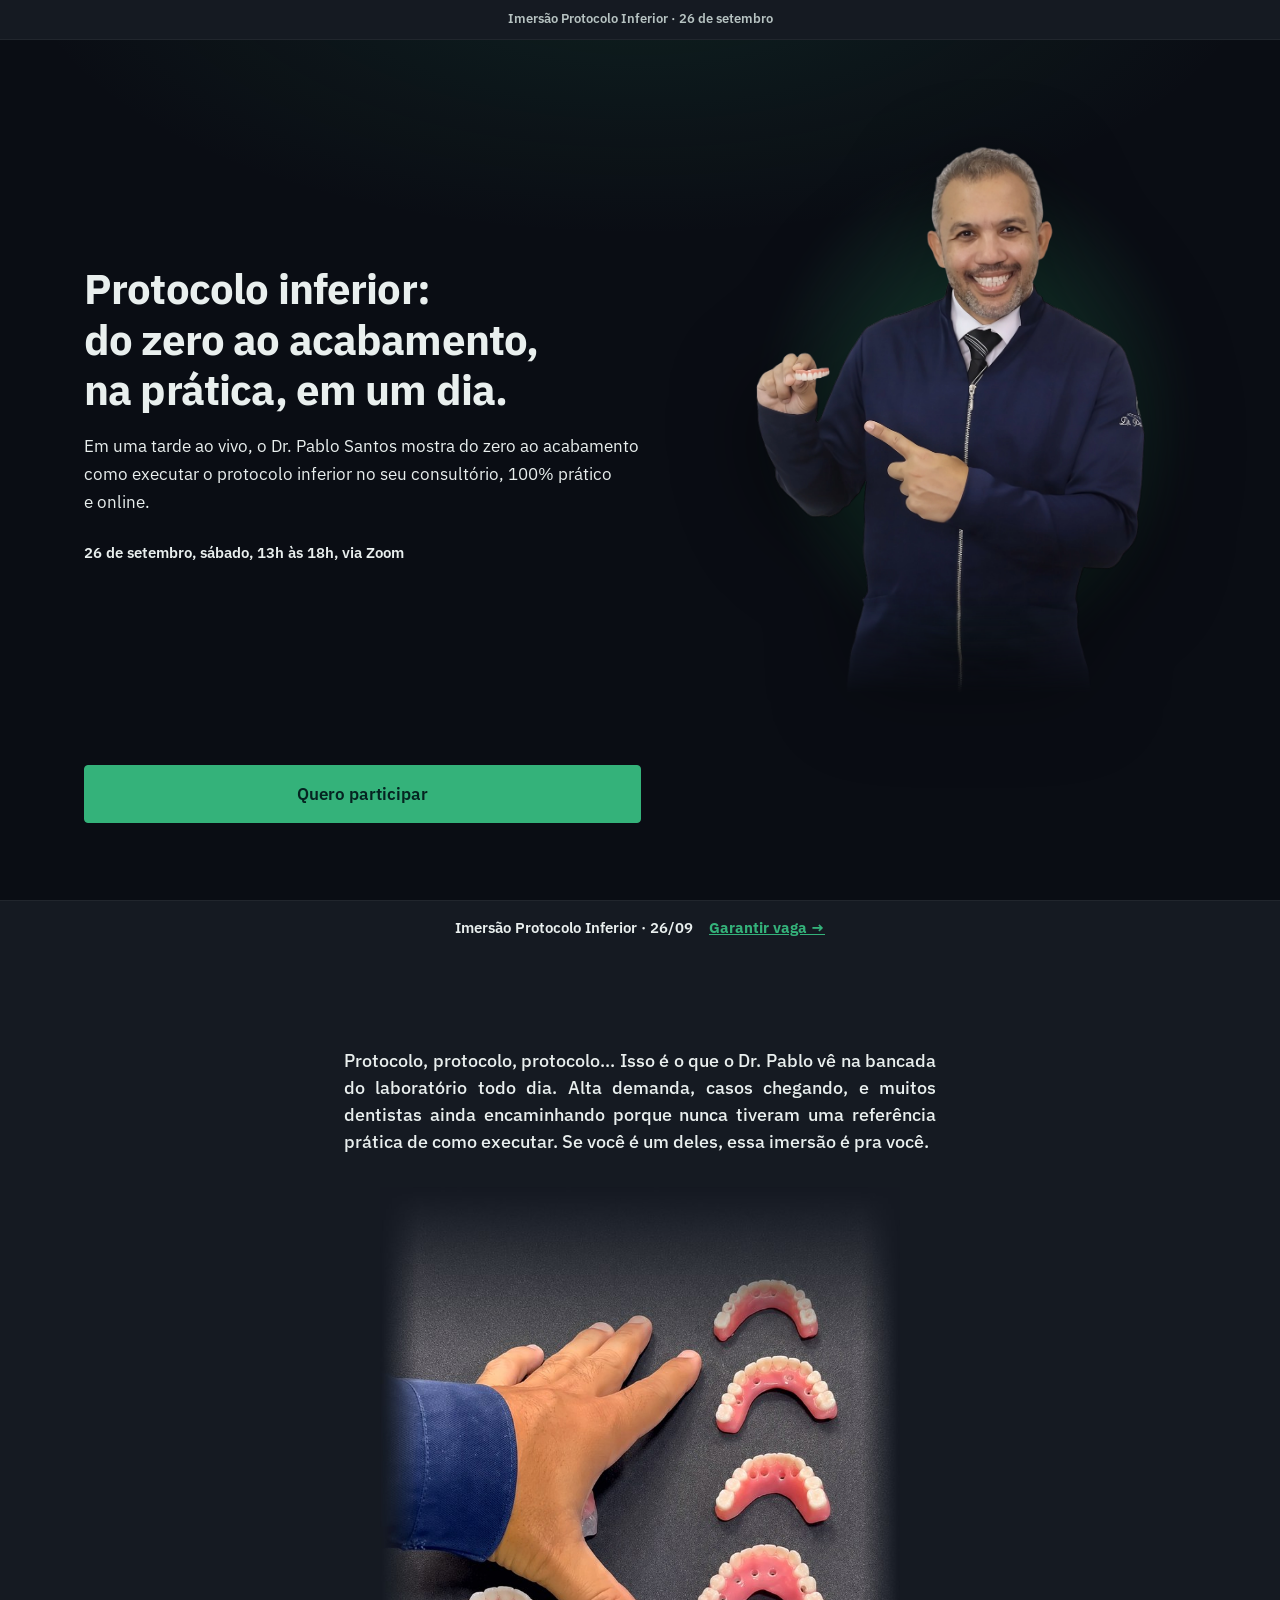
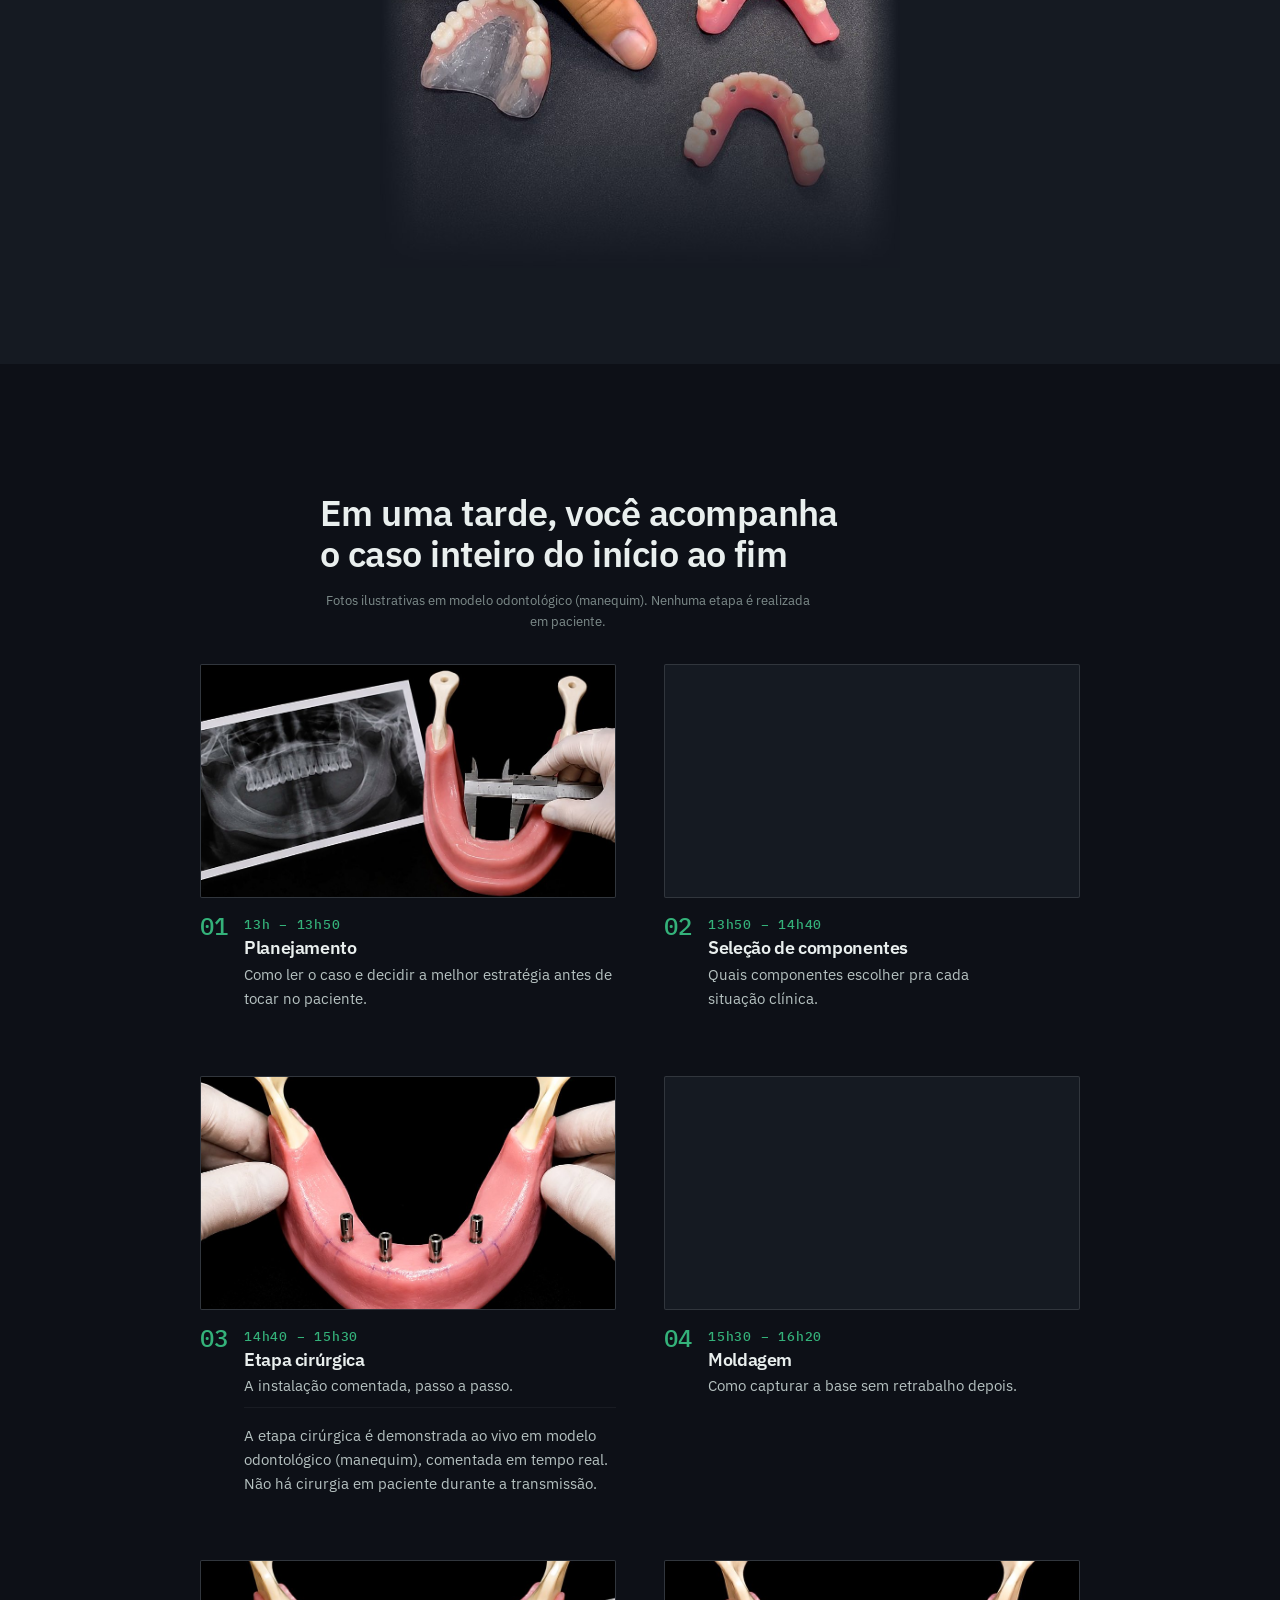
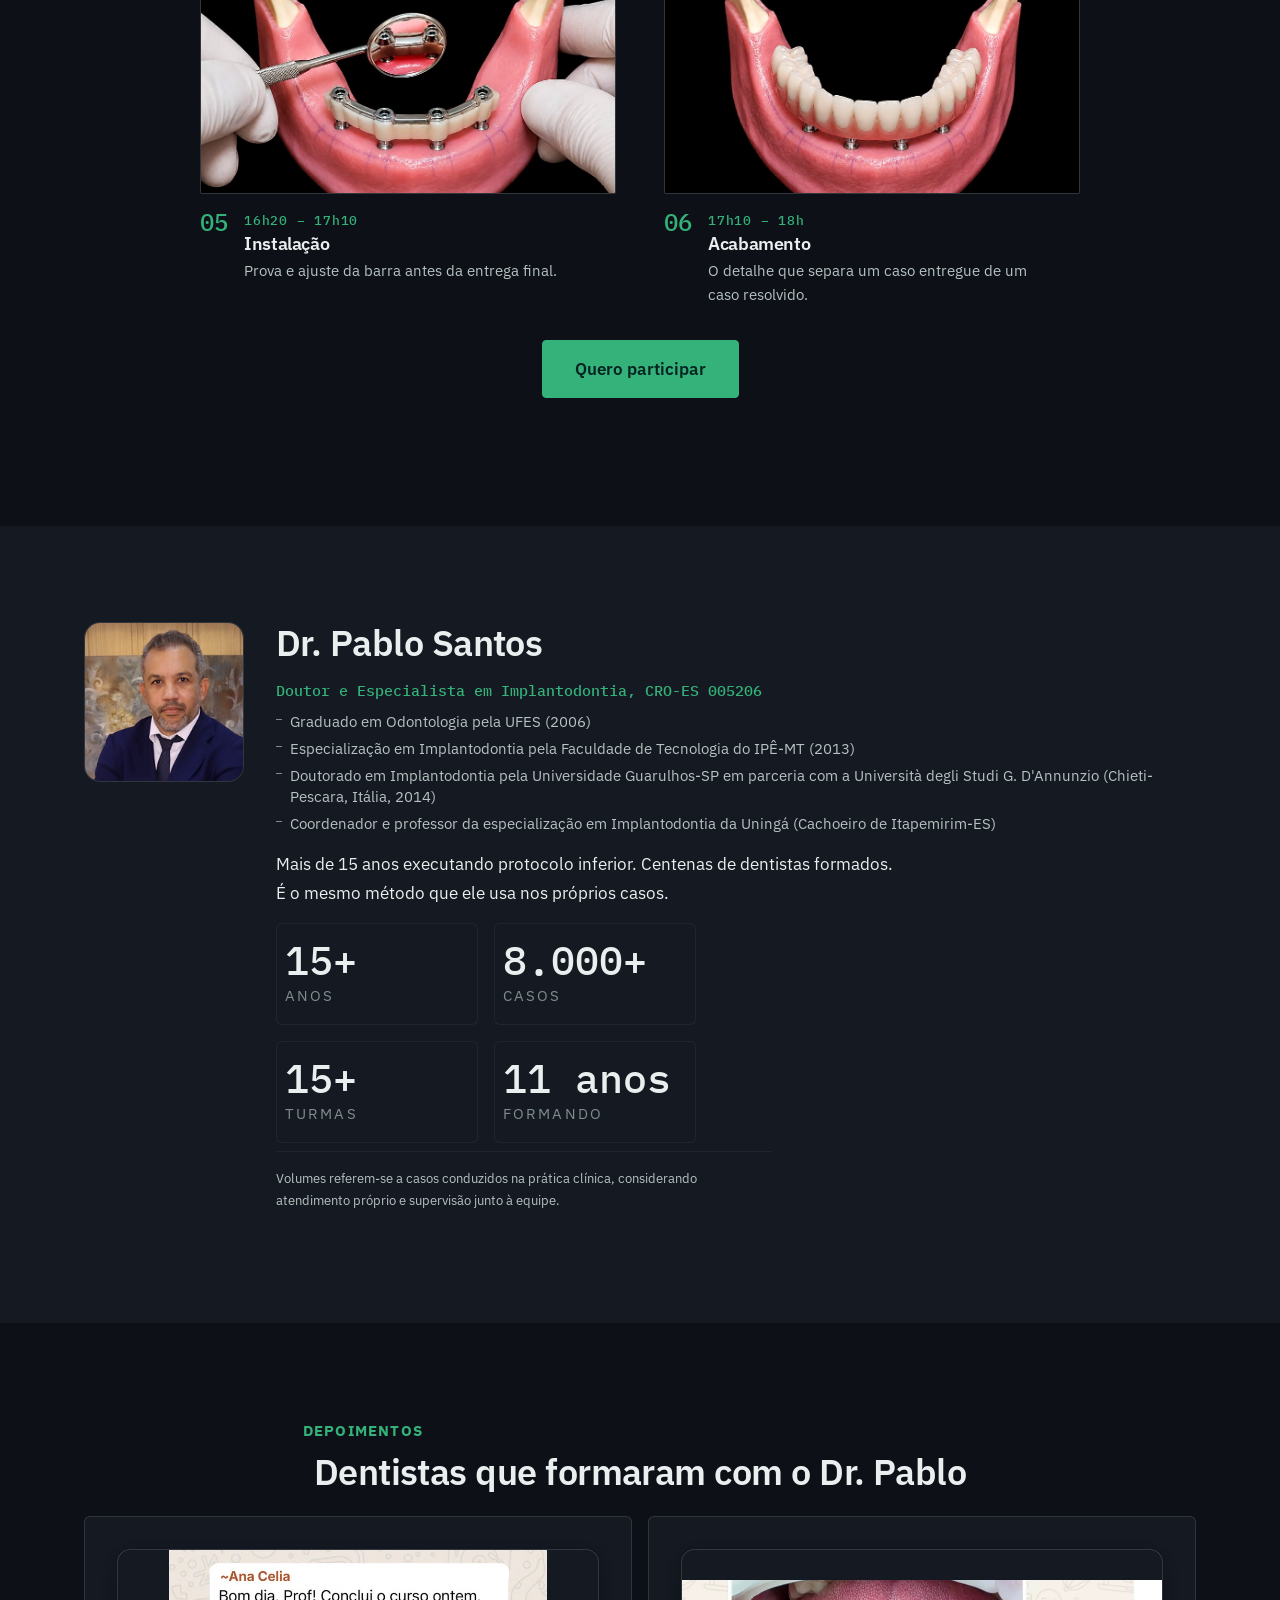
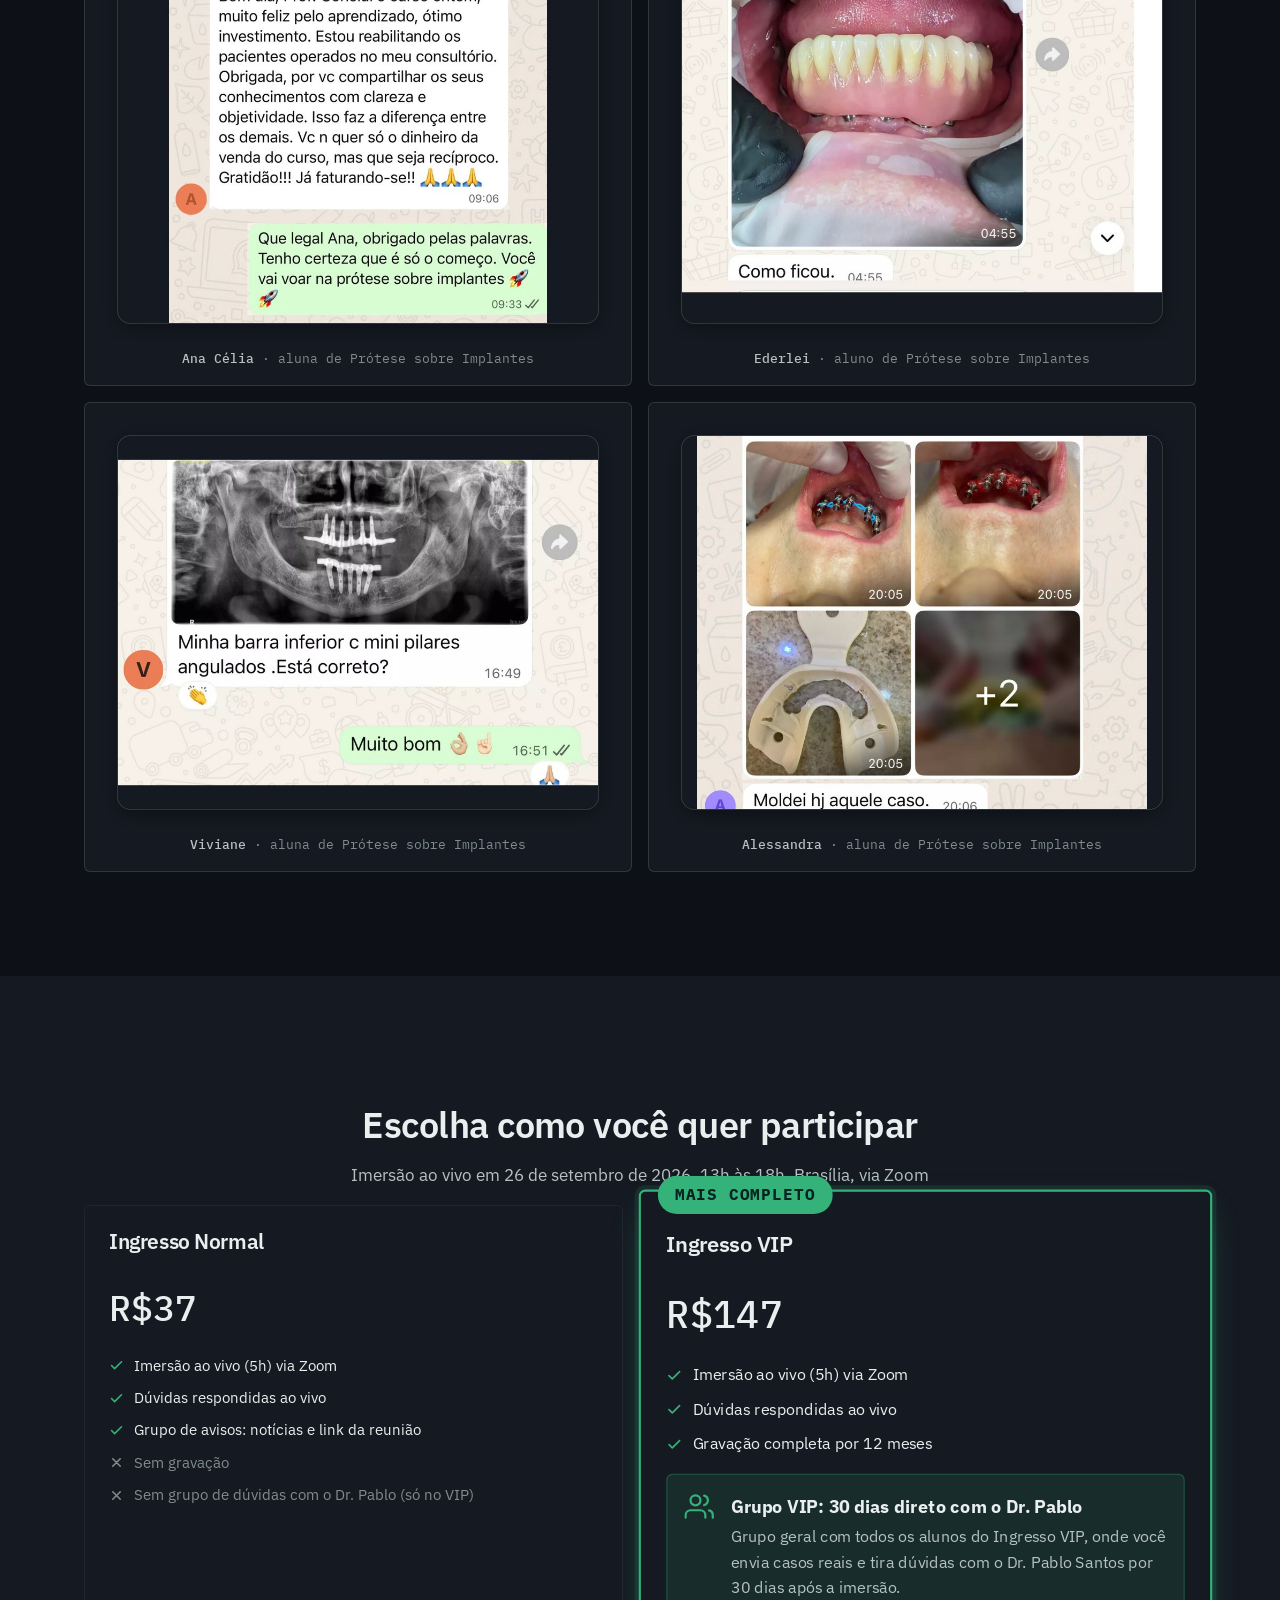
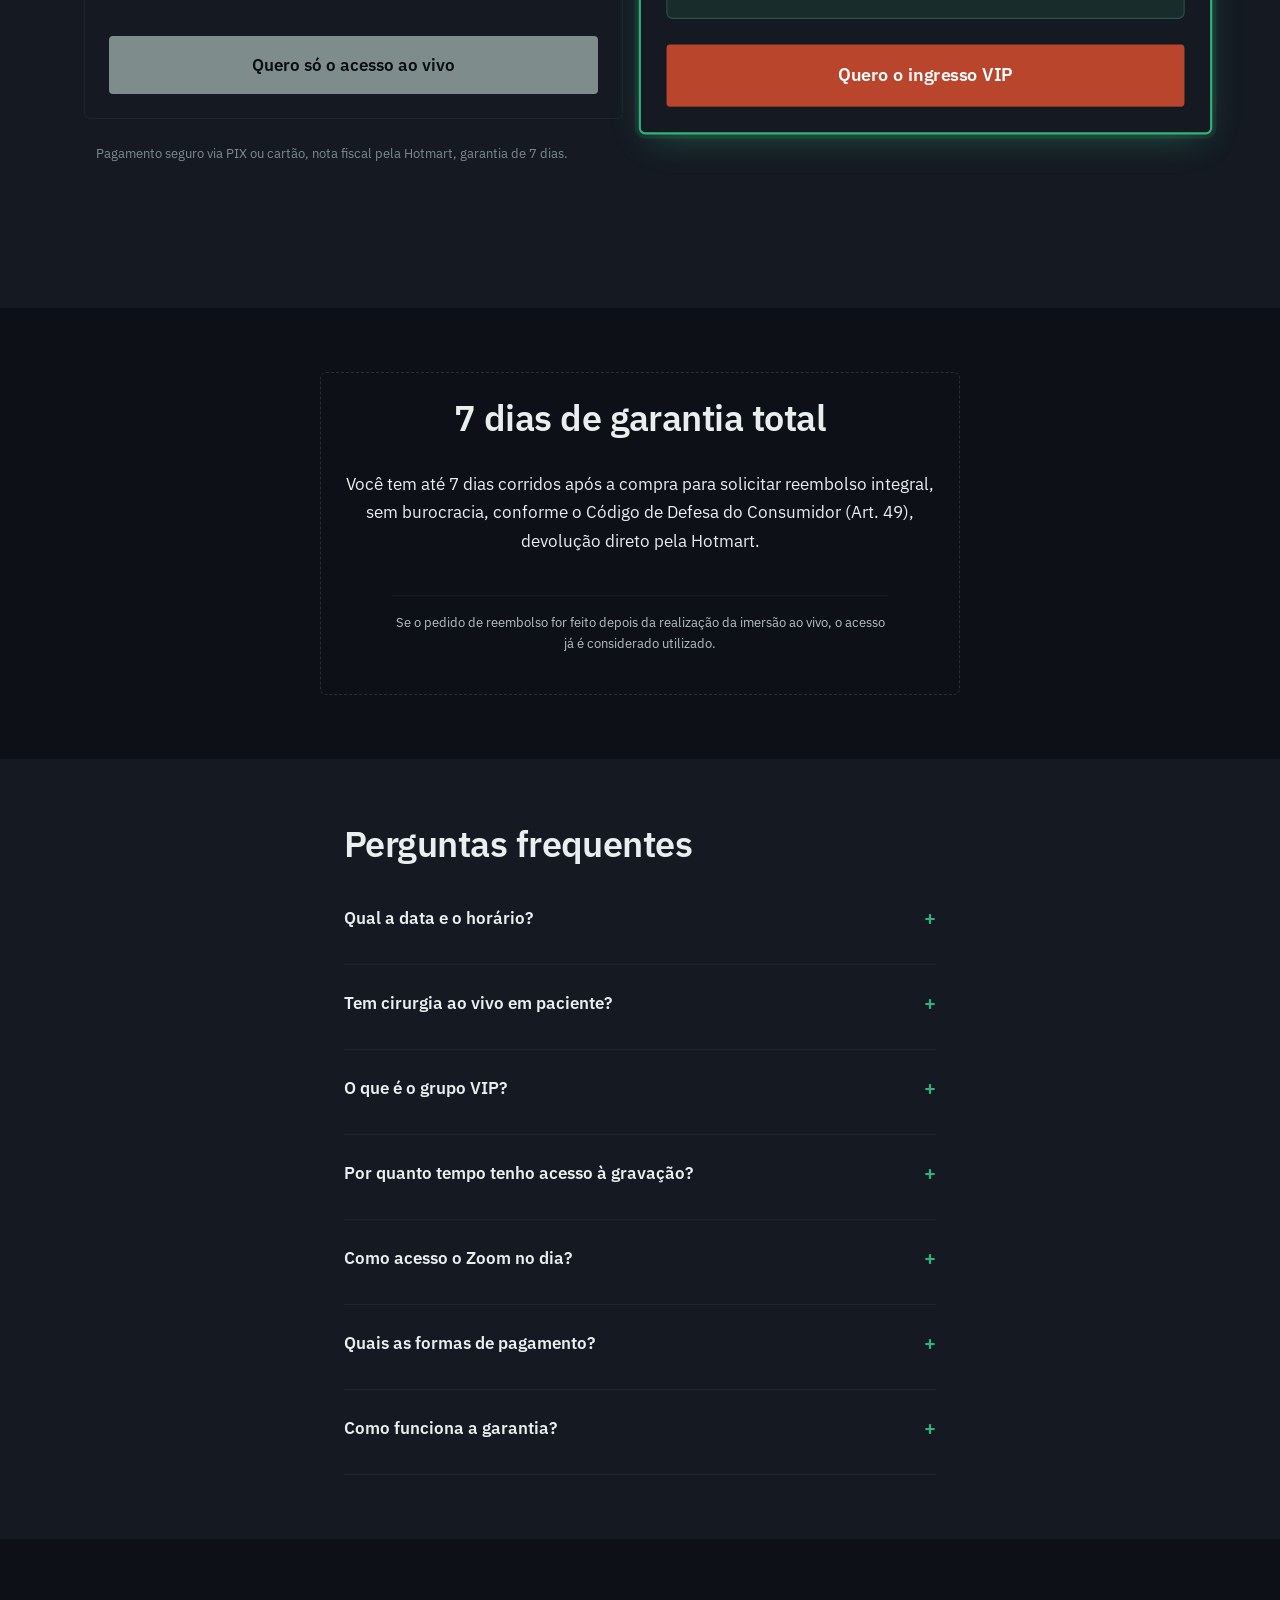
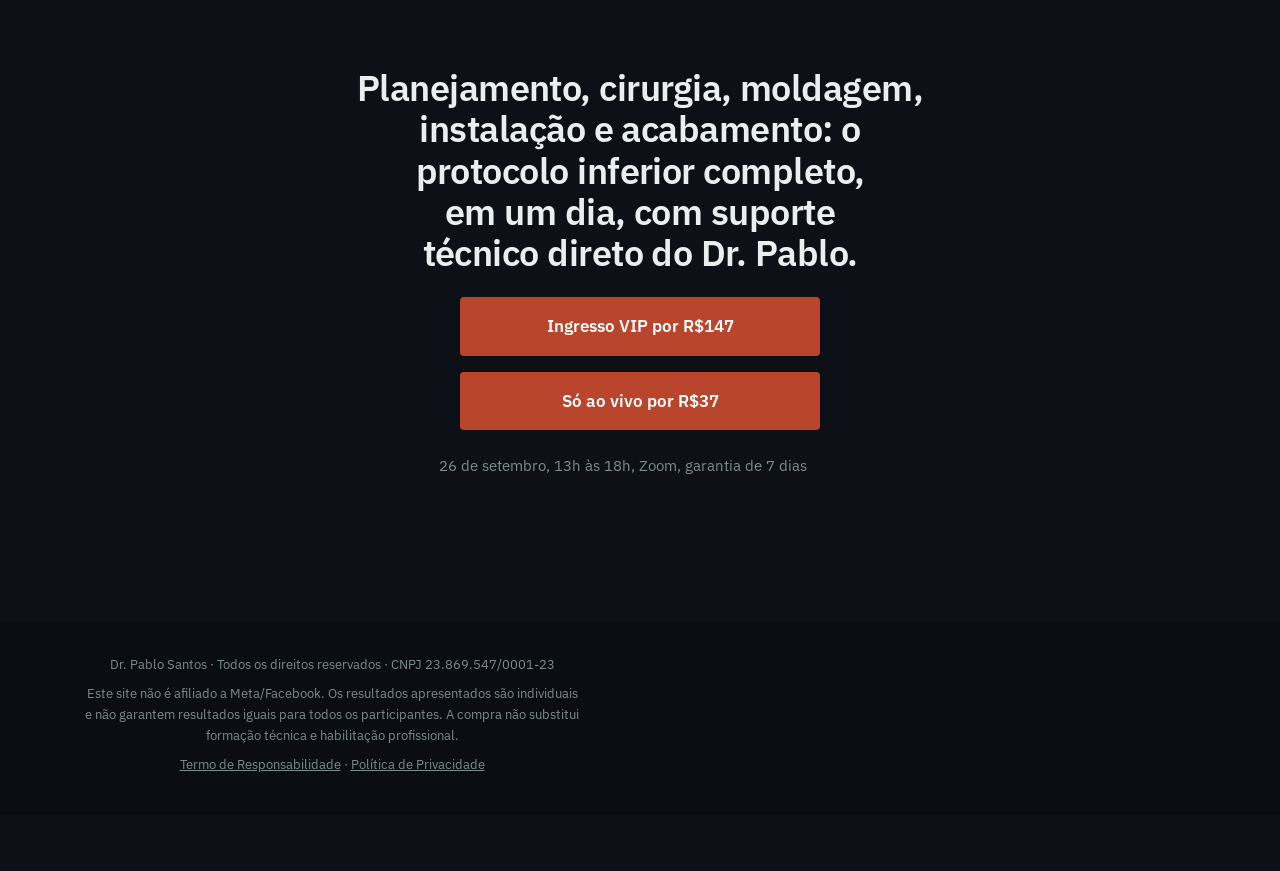
==== commit 558ad5df: "Adiciona ?v=2 na URL da foto do Dr. Pablo pra furar o cache do navegador A imagem já estava certa no" ====
--- a/index.html
+++ b/index.html
@@ -534,7 +534,7 @@
 
     <div class="hero__media-wrap">
       <div class="hero__media-glow" aria-hidden="true"></div>
-      <img class="hero__media" src="dr-pablo-hero-bg.webp" alt="Dr. Pablo Santos" width="2000" height="2531" loading="eager" fetchpriority="high" decoding="async">
+      <img class="hero__media" src="dr-pablo-hero-bg.webp?v=2" alt="Dr. Pablo Santos" width="2000" height="2531" loading="eager" fetchpriority="high" decoding="async">
     </div>
 
     <div class="hero__action">
